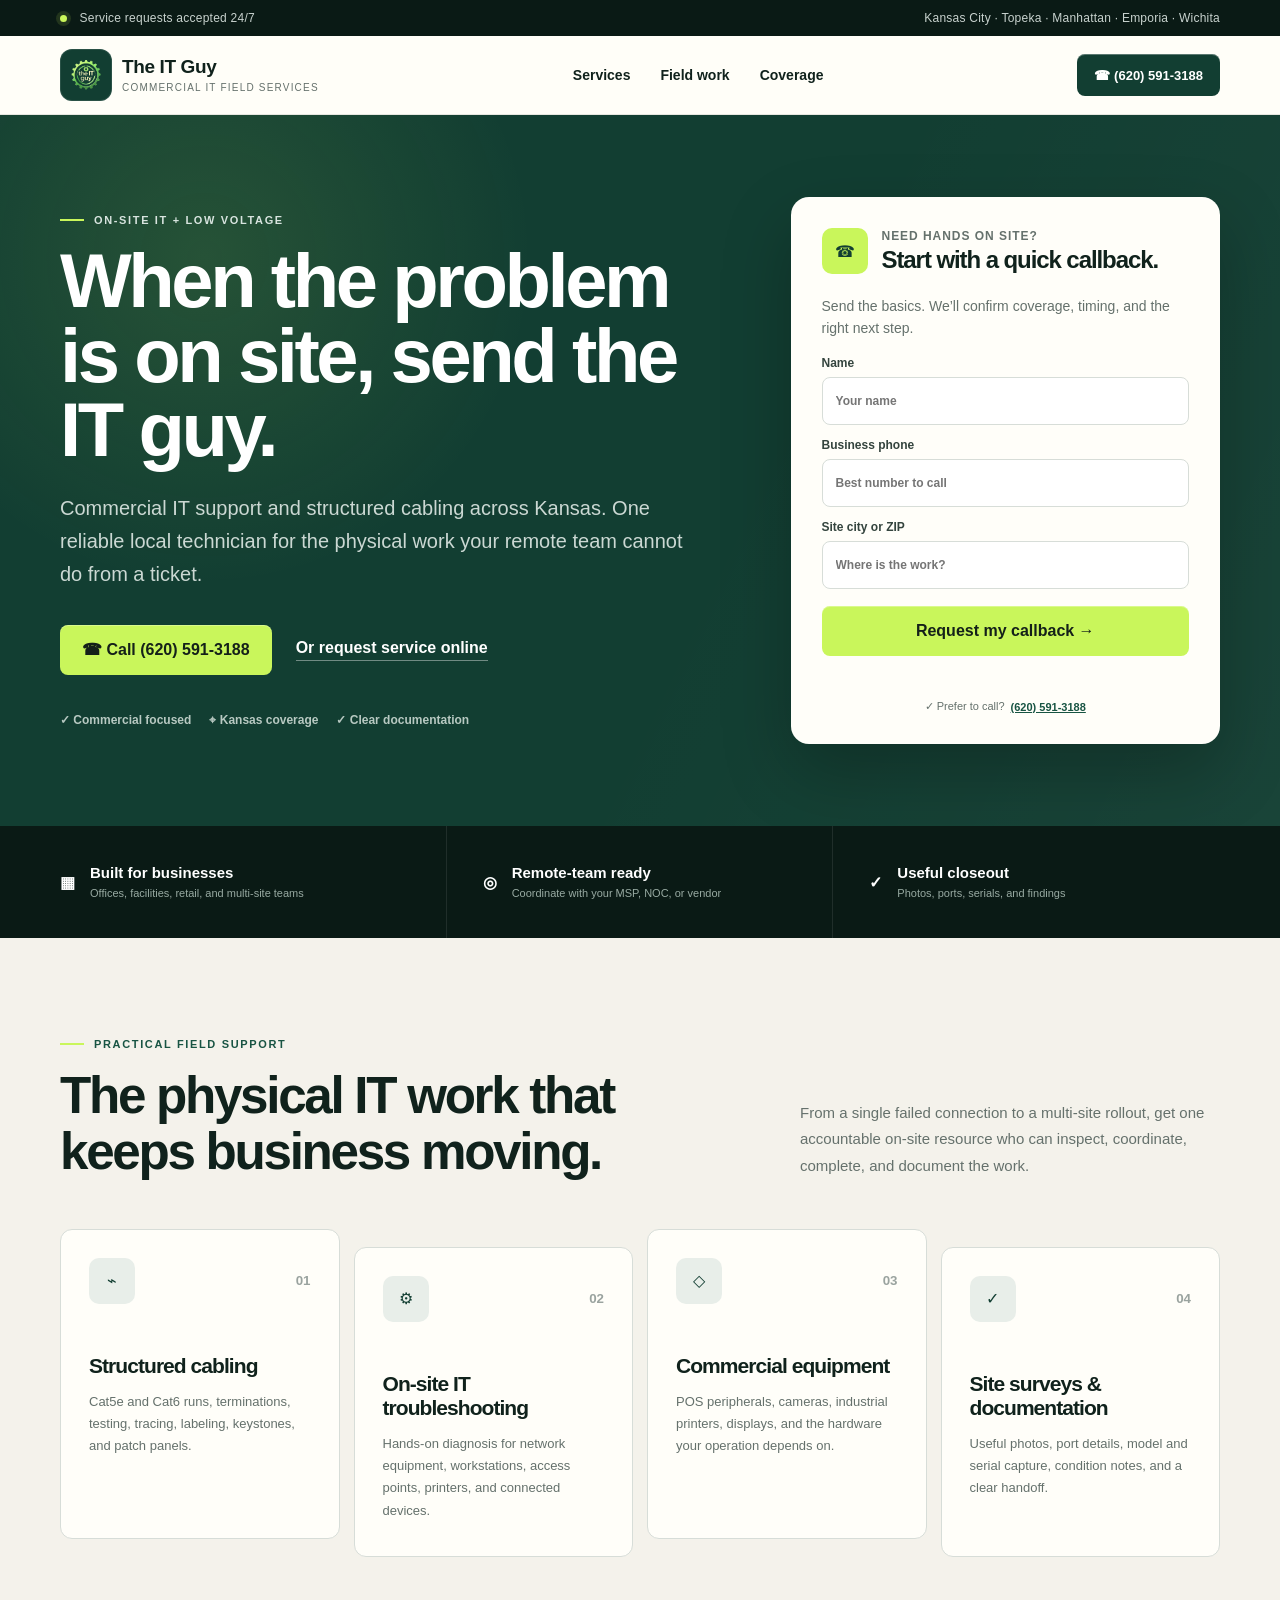
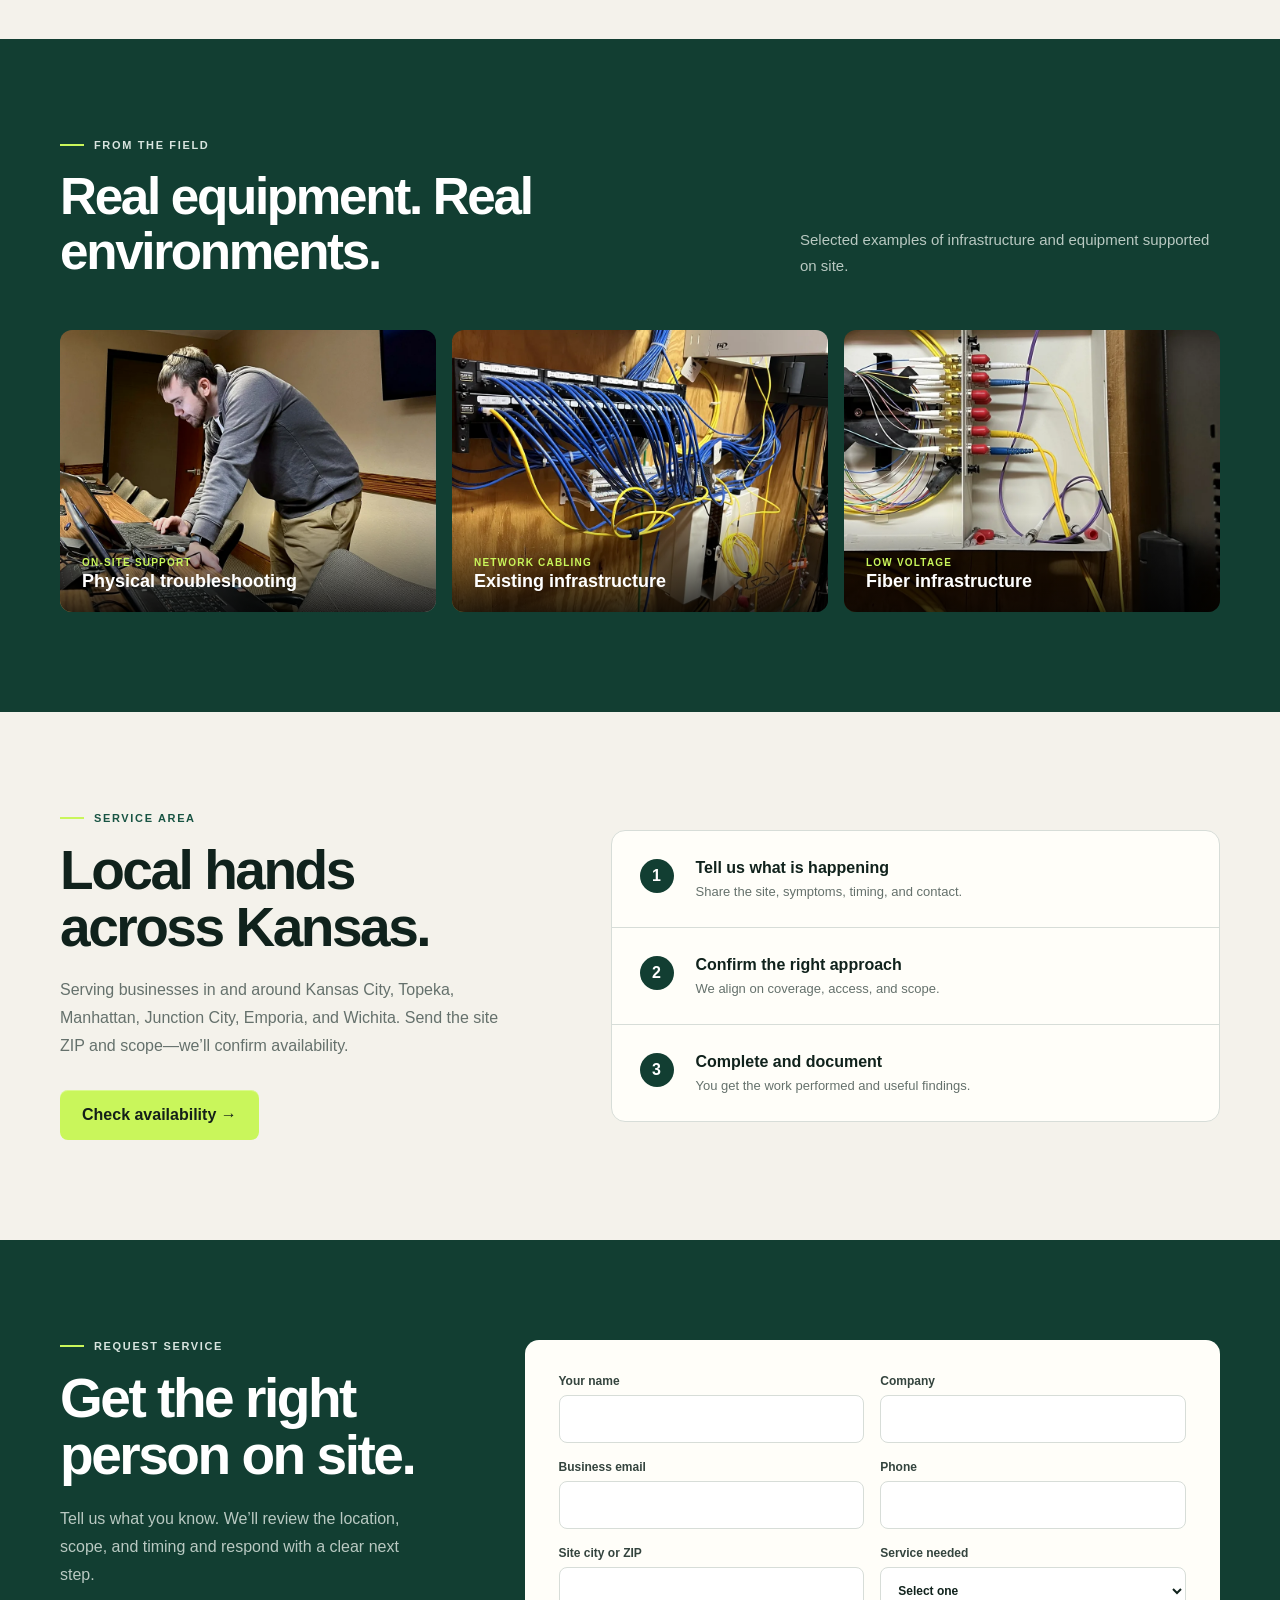
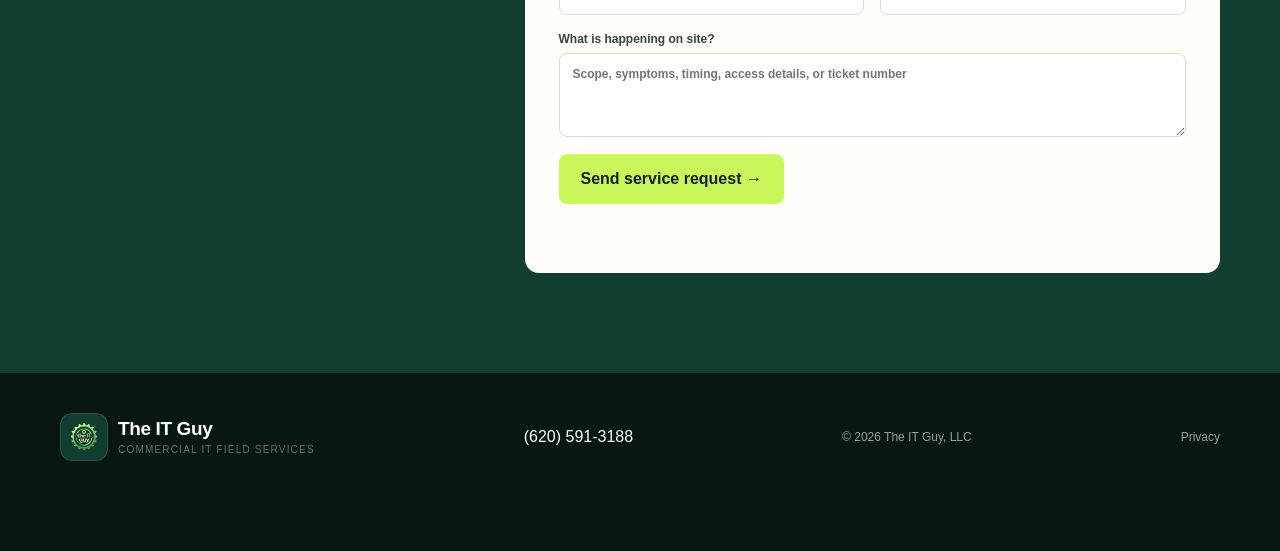
==== index.html @ 2abd5a52 "Launch conversion-focused website overhaul" ====
<!doctype html><html lang="en"><head>
<meta charset="utf-8"><meta name="viewport" content="width=device-width,initial-scale=1">
<title>Commercial On-Site IT Support &amp; Cabling in Kansas | The IT Guy</title>
<meta name="description" content="Commercial on-site IT support, structured cabling, hardware troubleshooting, site surveys, and clear documentation across Kansas.">
<link rel="canonical" href="https://sendtheitguy.com/"><link rel="icon" href="translogo.png">
<meta property="og:type" content="website"><meta property="og:title" content="When the problem is on site, send the IT guy."><meta property="og:description" content="Commercial IT support and structured cabling across Kansas."><meta property="og:url" content="https://sendtheitguy.com/"><meta property="og:image" content="https://sendtheitguy.com/og.png"><meta name="twitter:card" content="summary_large_image">
<link rel="stylesheet" href="styles.css"><link rel="stylesheet" href="photos-a.css"><link rel="stylesheet" href="photos-b.css">
<script async src="https://www.googletagmanager.com/gtag/js?id=AW-18358813765"></script><script>window.dataLayer=window.dataLayer||[];function gtag(){dataLayer.push(arguments)}window.gtag=gtag;gtag('js',new Date());gtag('config','AW-18358813765');</script>
<script type="application/ld+json">{"@context":"https://schema.org","@type":"ProfessionalService","@id":"https://sendtheitguy.com/#business","name":"The IT Guy, LLC","url":"https://sendtheitguy.com","telephone":"+1-620-591-3188","areaServed":["Kansas City","Topeka","Manhattan","Junction City","Emporia","Wichita"],"description":"Commercial on-site IT support, structured cabling, hardware troubleshooting, site surveys, and documentation across Kansas."}</script>
</head><body>
<div class="topline"><div class="wrap topline-inner"><span><span class="pulse"></span> Service requests accepted 24/7</span><span class="topline-areas">Kansas City · Topeka · Manhattan · Emporia · Wichita</span></div></div>
<header class="site-header"><div class="wrap header-inner"><a class="brand" href="#top" aria-label="The IT Guy home"><img src="translogo.png" alt="" width="52" height="52"><span><strong>The IT Guy</strong><small>Commercial IT field services</small></span></a><nav aria-label="Primary navigation"><a href="#services">Services</a><a href="#field-work">Field work</a><a href="#coverage">Coverage</a></nav><a class="button button-small track-call" href="tel:+16205913188">☎ (620) 591-3188</a></div></header>
<main>
<section class="hero" id="top"><div class="wrap hero-grid"><div class="hero-copy"><p class="eyebrow"><span></span> On-site IT + low voltage</p><h1>When the problem is on site, send the IT guy.</h1><p class="hero-lead">Commercial IT support and structured cabling across Kansas. One reliable local technician for the physical work your remote team cannot do from a ticket.</p><div class="hero-actions"><a class="button track-call" href="tel:+16205913188">☎ Call (620) 591-3188</a><a class="text-link" href="#request-service">Or request service online</a></div><div class="hero-trust"><span>✓ Commercial focused</span><span>⌖ Kansas coverage</span><span>✓ Clear documentation</span></div></div>
<aside class="lead-card" aria-label="Request a callback"><div class="lead-card-heading"><span class="icon-box">☎</span><div><p>Need hands on site?</p><h2>Start with a quick callback.</h2></div></div><p class="lead-card-copy">Send the basics. We’ll confirm coverage, timing, and the right next step.</p><form class="service-form" action="https://formspree.io/f/xbdzeonw" method="post"><label>Name<input name="name" autocomplete="name" required placeholder="Your name"></label><label>Business phone<input name="phone" type="tel" autocomplete="tel" required placeholder="Best number to call"></label><label>Site city or ZIP<input name="site_location" autocomplete="postal-code" required placeholder="Where is the work?"></label><input class="bot-field" name="_gotcha" tabindex="-1" autocomplete="off" aria-hidden="true"><input type="hidden" name="subject" value="New callback request from sendtheitguy.com"><button class="button form-button" type="submit">Request my callback →</button><p class="form-status" role="status" aria-live="polite"></p></form><p class="microcopy">✓ Prefer to call? <a class="track-call" href="tel:+16205913188">(620) 591-3188</a></p></aside></div></section>
<section class="proof-bar"><div class="wrap proof-grid"><div><b>▦</b><p><strong>Built for businesses</strong><span>Offices, facilities, retail, and multi-site teams</span></p></div><div><b>◎</b><p><strong>Remote-team ready</strong><span>Coordinate with your MSP, NOC, or vendor</span></p></div><div><b>✓</b><p><strong>Useful closeout</strong><span>Photos, ports, serials, and findings</span></p></div></div></section>
<section class="section" id="services"><div class="wrap"><div class="section-heading"><div><p class="eyebrow dark"><span></span> Practical field support</p><h2>The physical IT work that keeps business moving.</h2></div><p>From a single failed connection to a multi-site rollout, get one accountable on-site resource who can inspect, coordinate, complete, and document the work.</p></div><div class="service-grid">
<article class="service-card"><div class="service-top"><span class="icon-box pale">⌁</span><small>01</small></div><h3>Structured cabling</h3><p>Cat5e and Cat6 runs, terminations, testing, tracing, labeling, keystones, and patch panels.</p></article><article class="service-card"><div class="service-top"><span class="icon-box pale">⚙</span><small>02</small></div><h3>On-site IT troubleshooting</h3><p>Hands-on diagnosis for network equipment, workstations, access points, printers, and connected devices.</p></article><article class="service-card"><div class="service-top"><span class="icon-box pale">◇</span><small>03</small></div><h3>Commercial equipment</h3><p>POS peripherals, cameras, industrial printers, displays, and the hardware your operation depends on.</p></article><article class="service-card"><div class="service-top"><span class="icon-box pale">✓</span><small>04</small></div><h3>Site surveys &amp; documentation</h3><p>Useful photos, port details, model and serial capture, condition notes, and a clear handoff.</p></article></div></div></section>
<section class="section field-section" id="field-work"><div class="wrap"><div class="section-heading light"><div><p class="eyebrow"><span></span> From the field</p><h2>Real equipment. Real environments.</h2></div><p>Selected examples of infrastructure and equipment supported on site.</p></div><div class="photo-grid"><figure class="project-card" data-photo="on-site"><div class="project-card__image" role="img" aria-label="Physical troubleshooting commercial field work"></div><figcaption><span>On-site support</span><strong>Physical troubleshooting</strong></figcaption></figure><figure class="project-card" data-photo="cabling"><div class="project-card__image" role="img" aria-label="Existing commercial network infrastructure"></div><figcaption><span>Network cabling</span><strong>Existing infrastructure</strong></figcaption></figure><figure class="project-card" data-photo="fiber"><div class="project-card__image" role="img" aria-label="Fiber infrastructure field work"></div><figcaption><span>Low voltage</span><strong>Fiber infrastructure</strong></figcaption></figure></div></div></section>
<section class="section coverage-section" id="coverage"><div class="wrap coverage-grid"><div><p class="eyebrow dark"><span></span> Service area</p><h2>Local hands across Kansas.</h2><p>Serving businesses in and around Kansas City, Topeka, Manhattan, Junction City, Emporia, and Wichita. Send the site ZIP and scope—we’ll confirm availability.</p><a class="button" href="#request-service">Check availability →</a></div><div class="steps"><article><span>1</span><div><strong>Tell us what is happening</strong><p>Share the site, symptoms, timing, and contact.</p></div></article><article><span>2</span><div><strong>Confirm the right approach</strong><p>We align on coverage, access, and scope.</p></div></article><article><span>3</span><div><strong>Complete and document</strong><p>You get the work performed and useful findings.</p></div></article></div></div></section>
<section class="section request-section" id="request-service"><div class="wrap request-grid"><div><p class="eyebrow"><span></span> Request service</p><h2>Get the right person on site.</h2><p>Tell us what you know. We’ll review the location, scope, and timing and respond with a clear next step.</p></div><form class="full-form service-form" action="https://formspree.io/f/xbdzeonw" method="post"><div class="form-row"><label>Your name<input name="name" autocomplete="name" required></label><label>Company<input name="company" autocomplete="organization" required></label></div><div class="form-row"><label>Business email<input name="email" type="email" autocomplete="email" required></label><label>Phone<input name="phone" type="tel" autocomplete="tel" required></label></div><div class="form-row"><label>Site city or ZIP<input name="site_location" autocomplete="postal-code" required></label><label>Service needed<select name="service_type" required><option value="" selected disabled>Select one</option><option>Structured cabling or data line</option><option>On-site IT troubleshooting</option><option>Commercial equipment or peripherals</option><option>Site survey or documentation</option><option>Multi-site or ongoing support</option></select></label></div><label>What is happening on site?<textarea name="message" rows="4" required placeholder="Scope, symptoms, timing, access details, or ticket number"></textarea></label><input class="bot-field" name="_gotcha" tabindex="-1" autocomplete="off" aria-hidden="true"><input type="hidden" name="subject" value="New qualified service request from sendtheitguy.com"><button class="button" type="submit">Send service request →</button><p class="form-status" role="status" aria-live="polite"></p></form></div></section>
</main><footer><div class="wrap footer-inner"><a class="brand" href="#top"><img src="translogo.png" alt="" width="48" height="48"><span><strong>The IT Guy</strong><small>Commercial IT field services</small></span></a><a class="track-call" href="tel:+16205913188">(620) 591-3188</a><p>© 2026 The IT Guy, LLC</p><a href="privacy.html">Privacy</a></div></footer><div class="mobile-cta"><a class="button button-call track-call" href="tel:+16205913188">☎ Call now</a><a class="button button-request" href="#request-service">Request service</a></div><script src="script.js" defer></script></body></html>
---- styles.css ----
:root { --ink:#10221c; --green:#123e32; --green-2:#185443; --lime:#c9f65b; --paper:#f4f2eb; --white:#fffef9; --muted:#65716c; --line:#d7ddd8; --radius:14px; --font-body:Arial,sans-serif; --font-display:Arial,sans-serif; }
*{box-sizing:border-box} html{scroll-behavior:smooth} body{margin:0;background:var(--paper);color:var(--ink);font-family:var(--font-body),Arial,sans-serif} a{color:inherit;text-decoration:none} button,input,select,textarea{font:inherit}.wrap{width:min(1160px,calc(100% - 40px));margin-inline:auto}
.topline{background:#0a1a15;color:#c8d2ce;font-size:12px;letter-spacing:.02em}.topline-inner{min-height:36px;display:flex;align-items:center;justify-content:space-between;gap:20px}.pulse{display:inline-block;width:7px;height:7px;border-radius:50%;background:var(--lime);box-shadow:0 0 0 4px rgb(201 246 91/12%);margin-right:9px}
.site-header{background:rgb(255 254 249/94%);border-bottom:1px solid rgb(16 34 28/10%);position:sticky;top:0;z-index:20;backdrop-filter:blur(12px)}.header-inner{height:78px;display:flex;align-items:center;justify-content:space-between;gap:30px}.brand{display:inline-flex;align-items:center;gap:10px}.brand img{object-fit:contain;padding:4px;border-radius:12px;background:var(--green);box-shadow:0 0 0 1px rgb(255 255 255/10%) inset}.brand span{display:flex;flex-direction:column;line-height:1.1}.brand strong{font-family:var(--font-display);font-size:19px;letter-spacing:-.02em}.brand small{margin-top:4px;color:var(--muted);font-size:10px;text-transform:uppercase;letter-spacing:.12em}nav{display:flex;gap:30px;font-size:14px;font-weight:600}nav a:hover,.text-link:hover{color:var(--green-2)}
.button{display:inline-flex;align-items:center;justify-content:center;gap:9px;min-height:50px;padding:0 22px;border:0;border-radius:8px;background:var(--lime);color:#142019;font-weight:800;cursor:pointer;box-shadow:0 1px 0 rgb(255 255 255/30%) inset;transition:transform .2s ease,background .2s ease}.button:hover{transform:translateY(-2px);background:#d4ff66}.button:disabled{opacity:.65;cursor:wait;transform:none}.button-small{min-height:42px;padding-inline:17px;font-size:13px;background:var(--green);color:white}
.hero{position:relative;overflow:hidden;background:var(--green);color:white}.hero:before{content:'';position:absolute;inset:0;background:radial-gradient(circle at 16% 20%,rgb(201 246 91/11%),transparent 27%),linear-gradient(115deg,transparent 55%,rgb(255 255 255/3%));pointer-events:none}.hero-grid{position:relative;display:grid;grid-template-columns:minmax(0,1.15fr) minmax(360px,.75fr);gap:72px;align-items:center;padding-block:82px}.eyebrow{display:flex;align-items:center;gap:10px;margin:0 0 18px;color:#d8e4df;font-size:11px;font-weight:800;letter-spacing:.15em;text-transform:uppercase}.eyebrow span{display:inline-block;width:24px;height:2px;background:var(--lime)}.eyebrow.dark{color:var(--green-2)}h1,h2,h3{font-family:var(--font-display),Arial,sans-serif;margin-top:0;letter-spacing:-.045em}h1{max-width:720px;margin-bottom:24px;font-size:clamp(44px,6.3vw,76px);line-height:.98}.hero-lead{max-width:650px;margin:0;color:#cbd8d3;font-size:clamp(17px,2vw,20px);line-height:1.65}.hero-actions{display:flex;align-items:center;gap:24px;margin-top:34px}.text-link{padding-bottom:3px;border-bottom:1px solid rgb(255 255 255/40%);color:white;font-weight:700}.hero-trust{display:flex;flex-wrap:wrap;gap:18px;margin-top:38px;color:#b8c9c2;font-size:12px;font-weight:700}.hero-trust span{display:flex;align-items:center;gap:7px}.hero-trust svg{color:var(--lime)}
.lead-card{border:1px solid rgb(255 255 255/13%);border-radius:18px;padding:30px;background:var(--white);color:var(--ink);box-shadow:0 28px 70px rgb(0 0 0/24%)}.lead-card-heading{display:flex;align-items:center;gap:14px}.lead-card-heading p{margin:0 0 3px;color:var(--muted);font-size:12px;font-weight:700;text-transform:uppercase;letter-spacing:.08em}.lead-card h2{margin:0;font-size:24px}.icon-box{display:grid;place-items:center;flex:0 0 auto;width:46px;height:46px;border-radius:10px;background:var(--lime);color:var(--green)}.icon-box.pale{background:#e8eee9}.lead-card-copy{margin:22px 0 17px;color:var(--muted);font-size:14px;line-height:1.55}label{display:grid;gap:7px;color:#34443e;font-size:12px;font-weight:750}input,select,textarea{width:100%;border:1px solid var(--line);border-radius:8px;background:white;color:var(--ink);outline:none}input,select{height:48px;padding:0 13px}textarea{resize:vertical;padding:13px}input:focus,select:focus,textarea:focus{border-color:var(--green-2);box-shadow:0 0 0 3px rgb(24 84 67/10%)}.lead-card form{display:grid;gap:13px}.form-button{width:100%;margin-top:4px}.bot-field{position:absolute;left:-9999px;width:1px;height:1px}.form-status{min-height:18px;margin:0;color:var(--green-2);font-size:12px;font-weight:700}.form-status.error{color:#a32929}.microcopy{display:flex;align-items:center;justify-content:center;gap:6px;margin:13px 0 0;color:var(--muted);font-size:11px}.microcopy a{color:var(--green-2);font-weight:800;text-decoration:underline}
.proof-bar{background:#0a1a15;color:white}.proof-grid{display:grid;grid-template-columns:repeat(3,1fr)}.proof-grid>div{display:flex;align-items:center;gap:15px;min-height:112px;padding:22px 36px;border-right:1px solid rgb(255 255 255/9%)}.proof-grid>div:first-child{padding-left:0}.proof-grid>div:last-child{border:0}.proof-grid svg{flex:0 0 auto;color:var(--lime)}.proof-grid p{display:grid;gap:5px;margin:0}.proof-grid strong{font-family:var(--font-display);font-size:15px}.proof-grid span{color:#98aaa2;font-size:11px;line-height:1.4}
.section{padding-block:100px}.section-heading{display:grid;grid-template-columns:1.1fr .7fr;gap:80px;align-items:end;margin-bottom:50px}.section-heading h2{max-width:680px;margin-bottom:0;font-size:clamp(34px,4vw,52px);line-height:1.08}.section-heading>p{margin:0;color:var(--muted);font-size:15px;line-height:1.75}.service-grid{display:grid;grid-template-columns:repeat(4,1fr);gap:14px}.service-card{min-height:310px;padding:28px;border:1px solid var(--line);border-radius:12px;background:var(--white)}.service-card:nth-child(even){transform:translateY(18px)}.service-top{display:flex;align-items:center;justify-content:space-between}.service-top small{color:#9aa39f;font-weight:800}.service-card h3{margin:50px 0 13px;font-size:21px;line-height:1.15}.service-card p{margin:0;color:var(--muted);font-size:13px;line-height:1.7}
.field-section{background:var(--green);color:white}.section-heading.light>p{color:#b9c9c2}.photo-grid{display:grid;grid-template-columns:repeat(3,1fr);gap:16px}.project-card{position:relative;min-width:0;margin:0;overflow:hidden;border-radius:12px;background:#23483c}.project-card__image{aspect-ratio:4/3;background-position:center;background-size:cover;transition:transform .5s ease}.project-card:hover .project-card__image{transform:scale(1.035)}.project-card figcaption{position:absolute;inset:auto 0 0;display:grid;gap:3px;padding:42px 22px 20px;background:linear-gradient(transparent,rgb(0 0 0/80%))}.project-card figcaption span{color:var(--lime);font-size:10px;font-weight:800;text-transform:uppercase;letter-spacing:.12em}.project-card figcaption strong{font-family:var(--font-display);font-size:18px}
.coverage-grid{display:grid;grid-template-columns:.85fr 1.15fr;gap:100px;align-items:center}.coverage-grid h2,.request-grid h2{margin-bottom:20px;font-size:clamp(36px,4.3vw,56px);line-height:1.04}.coverage-grid>div>p:not(.eyebrow),.request-grid>div>p:not(.eyebrow){margin:0 0 30px;color:var(--muted);line-height:1.75}.steps{overflow:hidden;border:1px solid var(--line);border-radius:14px;background:var(--white)}.steps article{display:flex;gap:22px;padding:28px;border-bottom:1px solid var(--line)}.steps article:last-child{border:0}.steps article>span{display:grid;place-items:center;flex:0 0 auto;width:34px;height:34px;border-radius:50%;background:var(--green);color:white;font-weight:800}.steps strong{font-family:var(--font-display)}.steps p{margin:7px 0 0;color:var(--muted);font-size:13px}
.request-section{background:var(--green);color:white}.request-grid{display:grid;grid-template-columns:.7fr 1.3fr;gap:90px;align-items:start}.request-grid>div>p:not(.eyebrow){color:#b9c9c2}.full-form{display:grid;gap:17px;padding:34px;border-radius:14px;background:var(--white);color:var(--ink)}.form-row{display:grid;grid-template-columns:1fr 1fr;gap:16px}.full-form .button{justify-self:start}footer{background:#091712;color:white;padding:40px 0 90px}.footer-inner{display:flex;align-items:center;justify-content:space-between;gap:30px}.footer-inner p,.footer-inner>a:last-child{color:#8fa199;font-size:12px}.mobile-cta{display:none}
.legal-page{min-height:100vh;padding:55px 0 100px;background:var(--paper)}.legal-wrap{width:min(760px,calc(100% - 40px));margin:auto}.legal-wrap>.brand{margin-bottom:70px}.legal-wrap h1{font-size:clamp(42px,7vw,70px)}.legal-wrap h2{margin:42px 0 10px;font-size:24px}.legal-wrap>p:not(.eyebrow){color:var(--muted);font-size:15px;line-height:1.8}.legal-updated{margin-bottom:52px}.legal-wrap>.button{margin-top:35px}
@media(max-width:900px){nav{display:none}.hero-grid{grid-template-columns:1fr;gap:44px}.service-grid{grid-template-columns:1fr 1fr}.service-card:nth-child(even){transform:none}.proof-grid>div{padding-inline:18px}.coverage-grid,.request-grid{grid-template-columns:1fr;gap:46px}}
@media(max-width:640px){.wrap{width:min(100% - 28px,1160px)}.topline-areas,.button-small{display:none}.header-inner{height:68px}.brand img{width:44px;height:44px}.hero-grid{padding-block:56px}h1{font-size:46px}.hero-actions{align-items:stretch;flex-direction:column}.text-link{align-self:flex-start}.hero-trust{gap:12px 16px}.lead-card{padding:22px}.proof-grid{grid-template-columns:1fr;padding-block:12px}.proof-grid>div,.proof-grid>div:first-child{min-height:82px;padding:16px 0;border-right:0;border-bottom:1px solid rgb(255 255 255/9%)}.section{padding-block:72px}.section-heading{grid-template-columns:1fr;gap:20px;margin-bottom:34px}.service-grid,.photo-grid,.form-row{grid-template-columns:1fr}.service-card{min-height:250px}.service-card h3{margin-top:38px}.photo-grid .project-card:nth-child(n+3){display:none}.full-form{padding:22px}.footer-inner{align-items:flex-start;flex-direction:column}.mobile-cta{position:fixed;z-index:30;inset:auto 0 0;display:grid;grid-template-columns:1fr 1fr;gap:8px;padding:10px 14px;border-top:1px solid rgb(255 255 255/10%);background:rgb(9 23 18/94%);backdrop-filter:blur(10px)}.mobile-cta .button{width:100%;min-height:46px;padding:0 10px;font-size:13px}.mobile-cta .button-request{background:white}.mobile-cta .button-call{background:var(--lime)}}
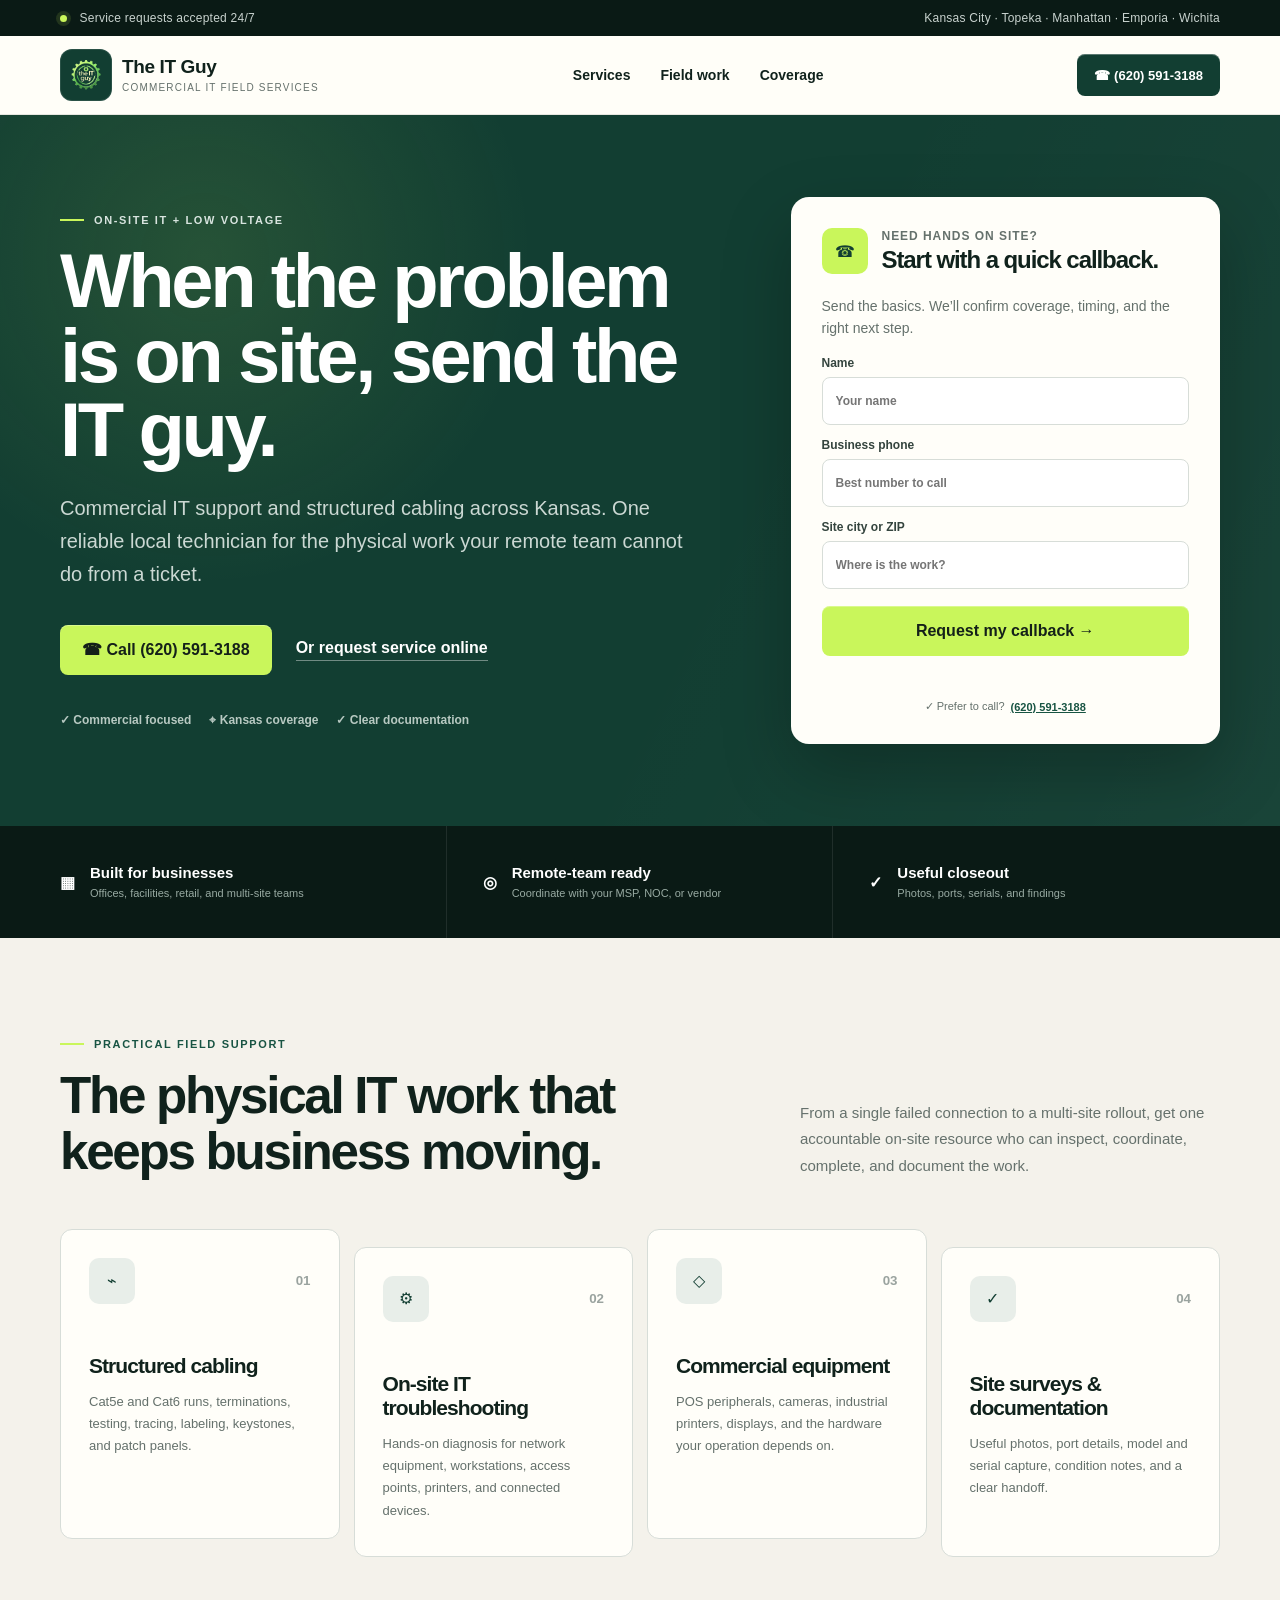
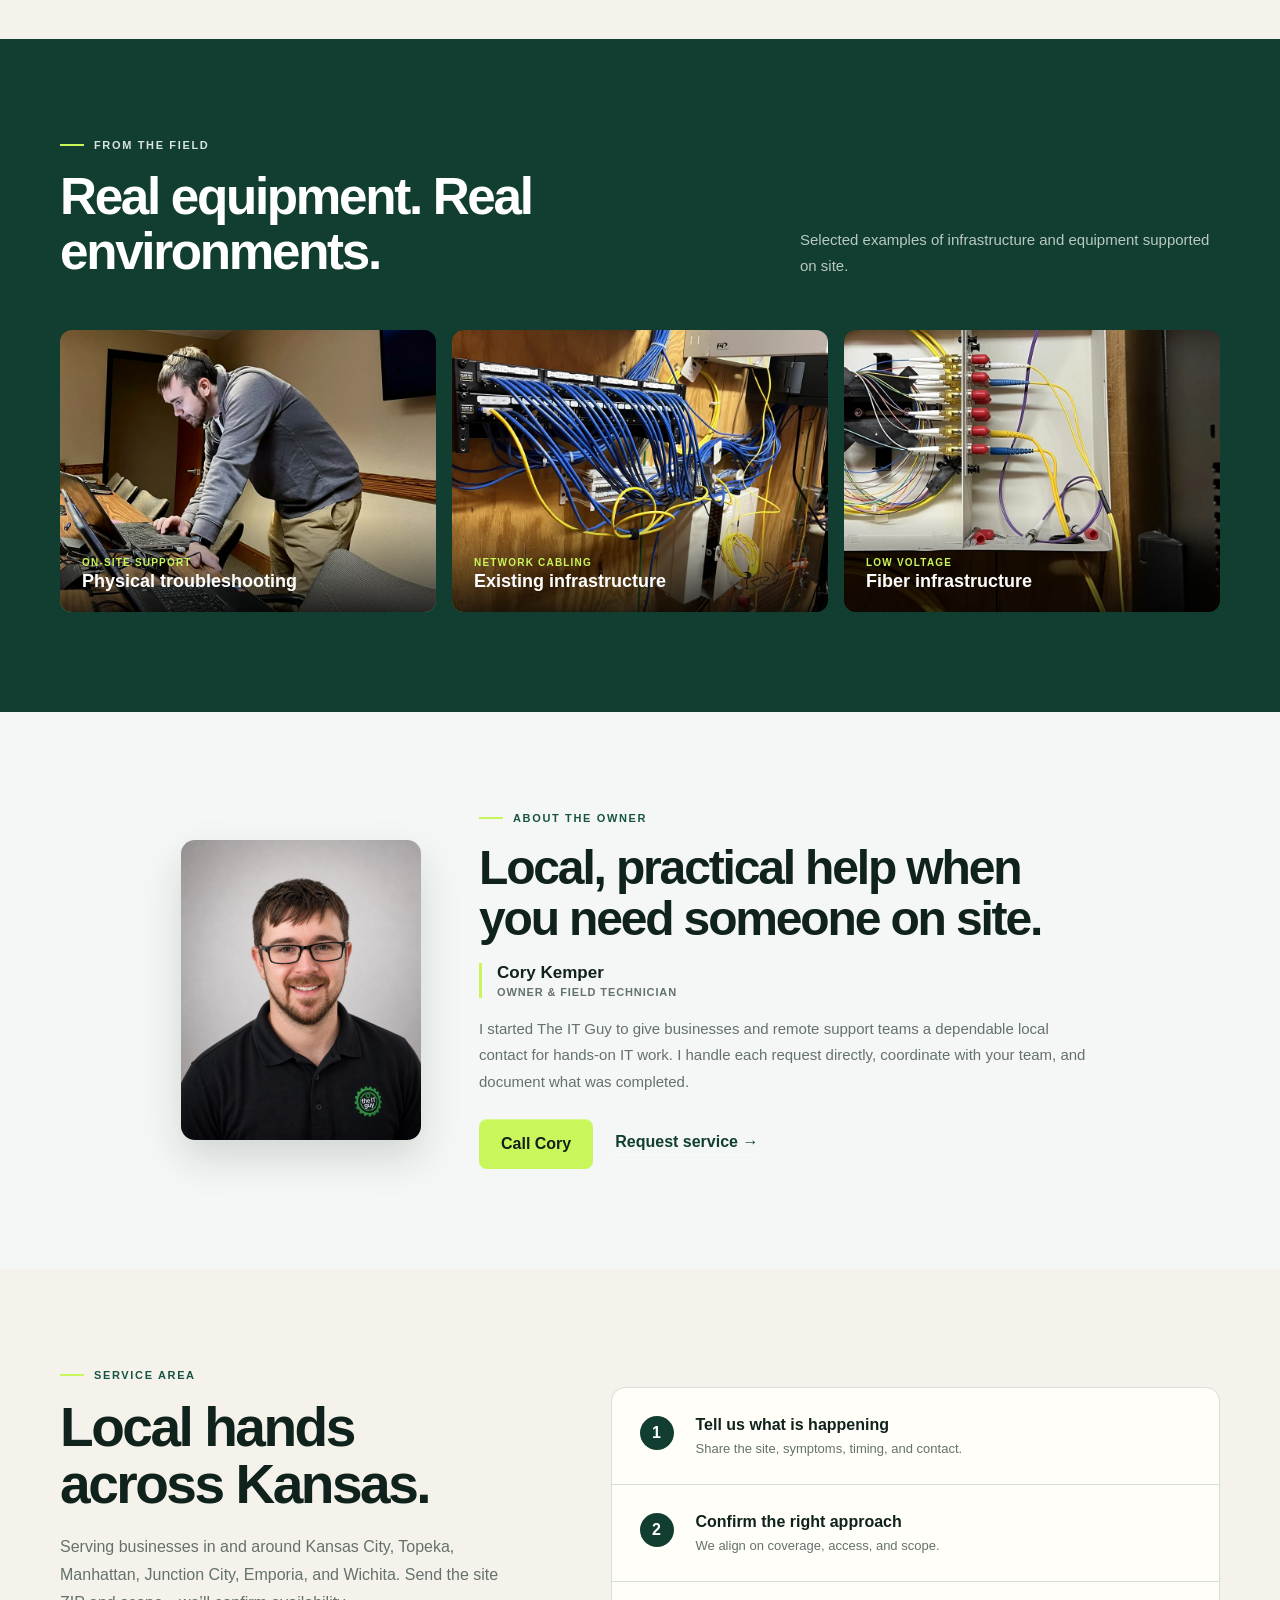
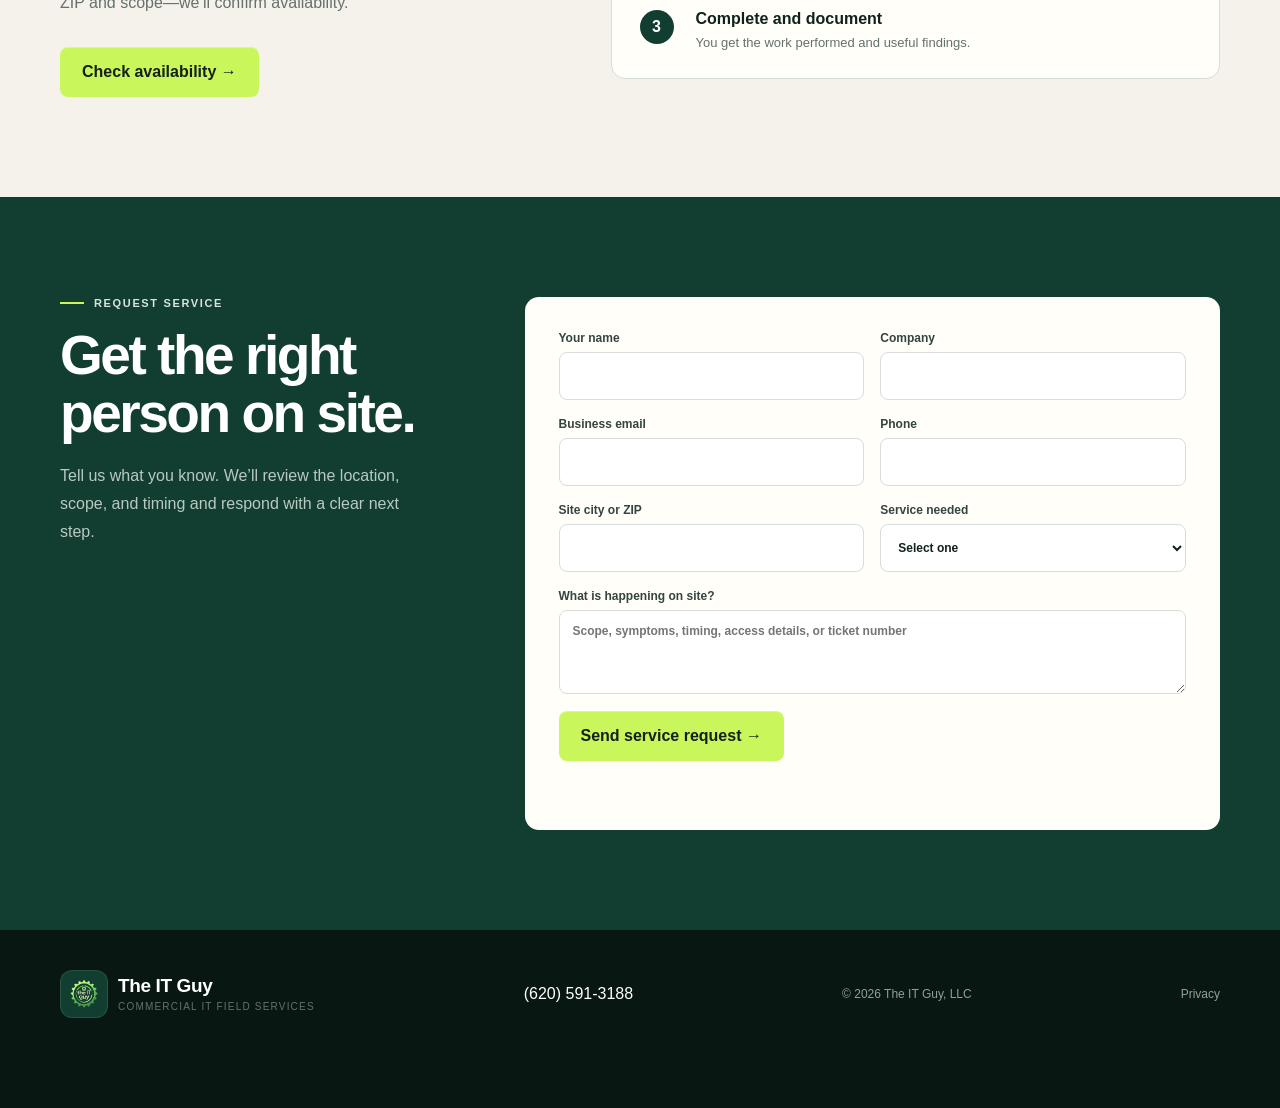
==== commit 18542452: "Add a modest owner introduction section" ====
--- a/index.html
+++ b/index.html
@@ -5,7 +5,7 @@
 <link rel="canonical" href="https://sendtheitguy.com/"><link rel="icon" href="translogo.png">
 <meta property="og:type" content="website"><meta property="og:title" content="When the problem is on site, send the IT guy."><meta property="og:description" content="Commercial IT support and structured cabling across Kansas."><meta property="og:url" content="https://sendtheitguy.com/"><meta property="og:image" content="https://sendtheitguy.com/og.png"><meta name="twitter:card" content="summary_large_image">
 <link rel="stylesheet" href="styles.css"><link rel="stylesheet" href="photos-a.css"><link rel="stylesheet" href="photos-b.css">
-<script async src="https://www.googletagmanager.com/gtag/js?id=AW-18358813765"></script><script>window.dataLayer=window.dataLayer||[];function gtag(){dataLayer.push(arguments)}window.gtag=gtag;gtag('js',new Date());gtag('config','AW-18358813765');</script>
+<script async src="https://www.googletagmanager.com/gtag/js?id=AW-18358813765"></script><script>window.dataLayer=window.dataLayer||[];function gtag(){dataLayer.push(arguments)}window.gtag=gtag;gtag('js',new Date());gtag('config','AW-18358813765');gtag('config','AW-18358813765/Nq10CK-Bj-wcEMWIlbJE',{'phone_conversion_number':'(620) 591-3188'});</script>
 <script type="application/ld+json">{"@context":"https://schema.org","@type":"ProfessionalService","@id":"https://sendtheitguy.com/#business","name":"The IT Guy, LLC","url":"https://sendtheitguy.com","telephone":"+1-620-591-3188","areaServed":["Kansas City","Topeka","Manhattan","Junction City","Emporia","Wichita"],"description":"Commercial on-site IT support, structured cabling, hardware troubleshooting, site surveys, and documentation across Kansas."}</script>
 </head><body>
 <div class="topline"><div class="wrap topline-inner"><span><span class="pulse"></span> Service requests accepted 24/7</span><span class="topline-areas">Kansas City · Topeka · Manhattan · Emporia · Wichita</span></div></div>
@@ -17,6 +17,7 @@
 <section class="section" id="services"><div class="wrap"><div class="section-heading"><div><p class="eyebrow dark"><span></span> Practical field support</p><h2>The physical IT work that keeps business moving.</h2></div><p>From a single failed connection to a multi-site rollout, get one accountable on-site resource who can inspect, coordinate, complete, and document the work.</p></div><div class="service-grid">
 <article class="service-card"><div class="service-top"><span class="icon-box pale">⌁</span><small>01</small></div><h3>Structured cabling</h3><p>Cat5e and Cat6 runs, terminations, testing, tracing, labeling, keystones, and patch panels.</p></article><article class="service-card"><div class="service-top"><span class="icon-box pale">⚙</span><small>02</small></div><h3>On-site IT troubleshooting</h3><p>Hands-on diagnosis for network equipment, workstations, access points, printers, and connected devices.</p></article><article class="service-card"><div class="service-top"><span class="icon-box pale">◇</span><small>03</small></div><h3>Commercial equipment</h3><p>POS peripherals, cameras, industrial printers, displays, and the hardware your operation depends on.</p></article><article class="service-card"><div class="service-top"><span class="icon-box pale">✓</span><small>04</small></div><h3>Site surveys &amp; documentation</h3><p>Useful photos, port details, model and serial capture, condition notes, and a clear handoff.</p></article></div></div></section>
 <section class="section field-section" id="field-work"><div class="wrap"><div class="section-heading light"><div><p class="eyebrow"><span></span> From the field</p><h2>Real equipment. Real environments.</h2></div><p>Selected examples of infrastructure and equipment supported on site.</p></div><div class="photo-grid"><figure class="project-card" data-photo="on-site"><div class="project-card__image" role="img" aria-label="Physical troubleshooting commercial field work"></div><figcaption><span>On-site support</span><strong>Physical troubleshooting</strong></figcaption></figure><figure class="project-card" data-photo="cabling"><div class="project-card__image" role="img" aria-label="Existing commercial network infrastructure"></div><figcaption><span>Network cabling</span><strong>Existing infrastructure</strong></figcaption></figure><figure class="project-card" data-photo="fiber"><div class="project-card__image" role="img" aria-label="Fiber infrastructure field work"></div><figcaption><span>Low voltage</span><strong>Fiber infrastructure</strong></figcaption></figure></div></div></section>
+<section class="section owner-section" id="owner"><div class="wrap owner-grid"><img class="owner-photo" src="cory-kemper-owner.jpg" alt="Cory Kemper, owner of The IT Guy" width="960" height="1200" loading="lazy"><div class="owner-copy"><p class="eyebrow dark"><span></span> About the owner</p><h2>Local, practical help when you need someone on site.</h2><p class="owner-name"><strong>Cory Kemper</strong><span>Owner &amp; Field Technician</span></p><p>I started The IT Guy to give businesses and remote support teams a dependable local contact for hands-on IT work. I handle each request directly, coordinate with your team, and document what was completed.</p><div class="owner-actions"><a class="button track-call" href="tel:+16205913188">Call Cory</a><a class="text-link dark-link" href="#request-service">Request service →</a></div></div></div></section>
 <section class="section coverage-section" id="coverage"><div class="wrap coverage-grid"><div><p class="eyebrow dark"><span></span> Service area</p><h2>Local hands across Kansas.</h2><p>Serving businesses in and around Kansas City, Topeka, Manhattan, Junction City, Emporia, and Wichita. Send the site ZIP and scope—we’ll confirm availability.</p><a class="button" href="#request-service">Check availability →</a></div><div class="steps"><article><span>1</span><div><strong>Tell us what is happening</strong><p>Share the site, symptoms, timing, and contact.</p></div></article><article><span>2</span><div><strong>Confirm the right approach</strong><p>We align on coverage, access, and scope.</p></div></article><article><span>3</span><div><strong>Complete and document</strong><p>You get the work performed and useful findings.</p></div></article></div></div></section>
 <section class="section request-section" id="request-service"><div class="wrap request-grid"><div><p class="eyebrow"><span></span> Request service</p><h2>Get the right person on site.</h2><p>Tell us what you know. We’ll review the location, scope, and timing and respond with a clear next step.</p></div><form class="full-form service-form" action="https://formspree.io/f/xbdzeonw" method="post"><div class="form-row"><label>Your name<input name="name" autocomplete="name" required></label><label>Company<input name="company" autocomplete="organization" required></label></div><div class="form-row"><label>Business email<input name="email" type="email" autocomplete="email" required></label><label>Phone<input name="phone" type="tel" autocomplete="tel" required></label></div><div class="form-row"><label>Site city or ZIP<input name="site_location" autocomplete="postal-code" required></label><label>Service needed<select name="service_type" required><option value="" selected disabled>Select one</option><option>Structured cabling or data line</option><option>On-site IT troubleshooting</option><option>Commercial equipment or peripherals</option><option>Site survey or documentation</option><option>Multi-site or ongoing support</option></select></label></div><label>What is happening on site?<textarea name="message" rows="4" required placeholder="Scope, symptoms, timing, access details, or ticket number"></textarea></label><input class="bot-field" name="_gotcha" tabindex="-1" autocomplete="off" aria-hidden="true"><input type="hidden" name="subject" value="New qualified service request from sendtheitguy.com"><button class="button" type="submit">Send service request →</button><p class="form-status" role="status" aria-live="polite"></p></form></div></section>
 </main><footer><div class="wrap footer-inner"><a class="brand" href="#top"><img src="translogo.png" alt="" width="48" height="48"><span><strong>The IT Guy</strong><small>Commercial IT field services</small></span></a><a class="track-call" href="tel:+16205913188">(620) 591-3188</a><p>© 2026 The IT Guy, LLC</p><a href="privacy.html">Privacy</a></div></footer><div class="mobile-cta"><a class="button button-call track-call" href="tel:+16205913188">☎ Call now</a><a class="button button-request" href="#request-service">Request service</a></div><script src="script.js" defer></script></body></html>
--- a/styles.css
+++ b/styles.css
@@ -8,6 +8,8 @@
 .proof-bar{background:#0a1a15;color:white}.proof-grid{display:grid;grid-template-columns:repeat(3,1fr)}.proof-grid>div{display:flex;align-items:center;gap:15px;min-height:112px;padding:22px 36px;border-right:1px solid rgb(255 255 255/9%)}.proof-grid>div:first-child{padding-left:0}.proof-grid>div:last-child{border:0}.proof-grid svg{flex:0 0 auto;color:var(--lime)}.proof-grid p{display:grid;gap:5px;margin:0}.proof-grid strong{font-family:var(--font-display);font-size:15px}.proof-grid span{color:#98aaa2;font-size:11px;line-height:1.4}
 .section{padding-block:100px}.section-heading{display:grid;grid-template-columns:1.1fr .7fr;gap:80px;align-items:end;margin-bottom:50px}.section-heading h2{max-width:680px;margin-bottom:0;font-size:clamp(34px,4vw,52px);line-height:1.08}.section-heading>p{margin:0;color:var(--muted);font-size:15px;line-height:1.75}.service-grid{display:grid;grid-template-columns:repeat(4,1fr);gap:14px}.service-card{min-height:310px;padding:28px;border:1px solid var(--line);border-radius:12px;background:var(--white)}.service-card:nth-child(even){transform:translateY(18px)}.service-top{display:flex;align-items:center;justify-content:space-between}.service-top small{color:#9aa39f;font-weight:800}.service-card h3{margin:50px 0 13px;font-size:21px;line-height:1.15}.service-card p{margin:0;color:var(--muted);font-size:13px;line-height:1.7}
 .field-section{background:var(--green);color:white}.section-heading.light>p{color:#b9c9c2}.photo-grid{display:grid;grid-template-columns:repeat(3,1fr);gap:16px}.project-card{position:relative;min-width:0;margin:0;overflow:hidden;border-radius:12px;background:#23483c}.project-card__image{aspect-ratio:4/3;background-position:center;background-size:cover;transition:transform .5s ease}.project-card:hover .project-card__image{transform:scale(1.035)}.project-card figcaption{position:absolute;inset:auto 0 0;display:grid;gap:3px;padding:42px 22px 20px;background:linear-gradient(transparent,rgb(0 0 0/80%))}.project-card figcaption span{color:var(--lime);font-size:10px;font-weight:800;text-transform:uppercase;letter-spacing:.12em}.project-card figcaption strong{font-family:var(--font-display);font-size:18px}
+.owner-section{background:#f4f7f5}.owner-grid{display:grid;grid-template-columns:240px minmax(0,620px);gap:58px;align-items:center;justify-content:center}.owner-photo{display:block;width:240px;height:300px;object-fit:cover;object-position:center 34%;border-radius:14px;box-shadow:0 18px 42px rgb(9 35 27/15%)}.owner-copy h2{margin-bottom:18px;font-size:clamp(32px,3.8vw,48px);line-height:1.08}.owner-name{display:grid;gap:3px;margin:0 0 18px;padding-left:15px;border-left:3px solid var(--lime)}.owner-name strong{font-family:var(--font-display);font-size:17px}.owner-name span{color:var(--muted);font-size:11px;font-weight:700;text-transform:uppercase;letter-spacing:.08em}.owner-copy>p:not(.eyebrow,.owner-name){margin-bottom:24px;color:var(--muted);font-size:15px;line-height:1.75}.owner-actions{display:flex;align-items:center;gap:22px}.dark-link{color:var(--green)}
+@media(max-width:700px){.owner-grid{grid-template-columns:1fr;gap:30px;justify-items:start}.owner-photo{width:160px;height:200px}.owner-actions{align-items:flex-start;flex-direction:column;gap:16px}}
 .coverage-grid{display:grid;grid-template-columns:.85fr 1.15fr;gap:100px;align-items:center}.coverage-grid h2,.request-grid h2{margin-bottom:20px;font-size:clamp(36px,4.3vw,56px);line-height:1.04}.coverage-grid>div>p:not(.eyebrow),.request-grid>div>p:not(.eyebrow){margin:0 0 30px;color:var(--muted);line-height:1.75}.steps{overflow:hidden;border:1px solid var(--line);border-radius:14px;background:var(--white)}.steps article{display:flex;gap:22px;padding:28px;border-bottom:1px solid var(--line)}.steps article:last-child{border:0}.steps article>span{display:grid;place-items:center;flex:0 0 auto;width:34px;height:34px;border-radius:50%;background:var(--green);color:white;font-weight:800}.steps strong{font-family:var(--font-display)}.steps p{margin:7px 0 0;color:var(--muted);font-size:13px}
 .request-section{background:var(--green);color:white}.request-grid{display:grid;grid-template-columns:.7fr 1.3fr;gap:90px;align-items:start}.request-grid>div>p:not(.eyebrow){color:#b9c9c2}.full-form{display:grid;gap:17px;padding:34px;border-radius:14px;background:var(--white);color:var(--ink)}.form-row{display:grid;grid-template-columns:1fr 1fr;gap:16px}.full-form .button{justify-self:start}footer{background:#091712;color:white;padding:40px 0 90px}.footer-inner{display:flex;align-items:center;justify-content:space-between;gap:30px}.footer-inner p,.footer-inner>a:last-child{color:#8fa199;font-size:12px}.mobile-cta{display:none}
 .legal-page{min-height:100vh;padding:55px 0 100px;background:var(--paper)}.legal-wrap{width:min(760px,calc(100% - 40px));margin:auto}.legal-wrap>.brand{margin-bottom:70px}.legal-wrap h1{font-size:clamp(42px,7vw,70px)}.legal-wrap h2{margin:42px 0 10px;font-size:24px}.legal-wrap>p:not(.eyebrow){color:var(--muted);font-size:15px;line-height:1.8}.legal-updated{margin-bottom:52px}.legal-wrap>.button{margin-top:35px}
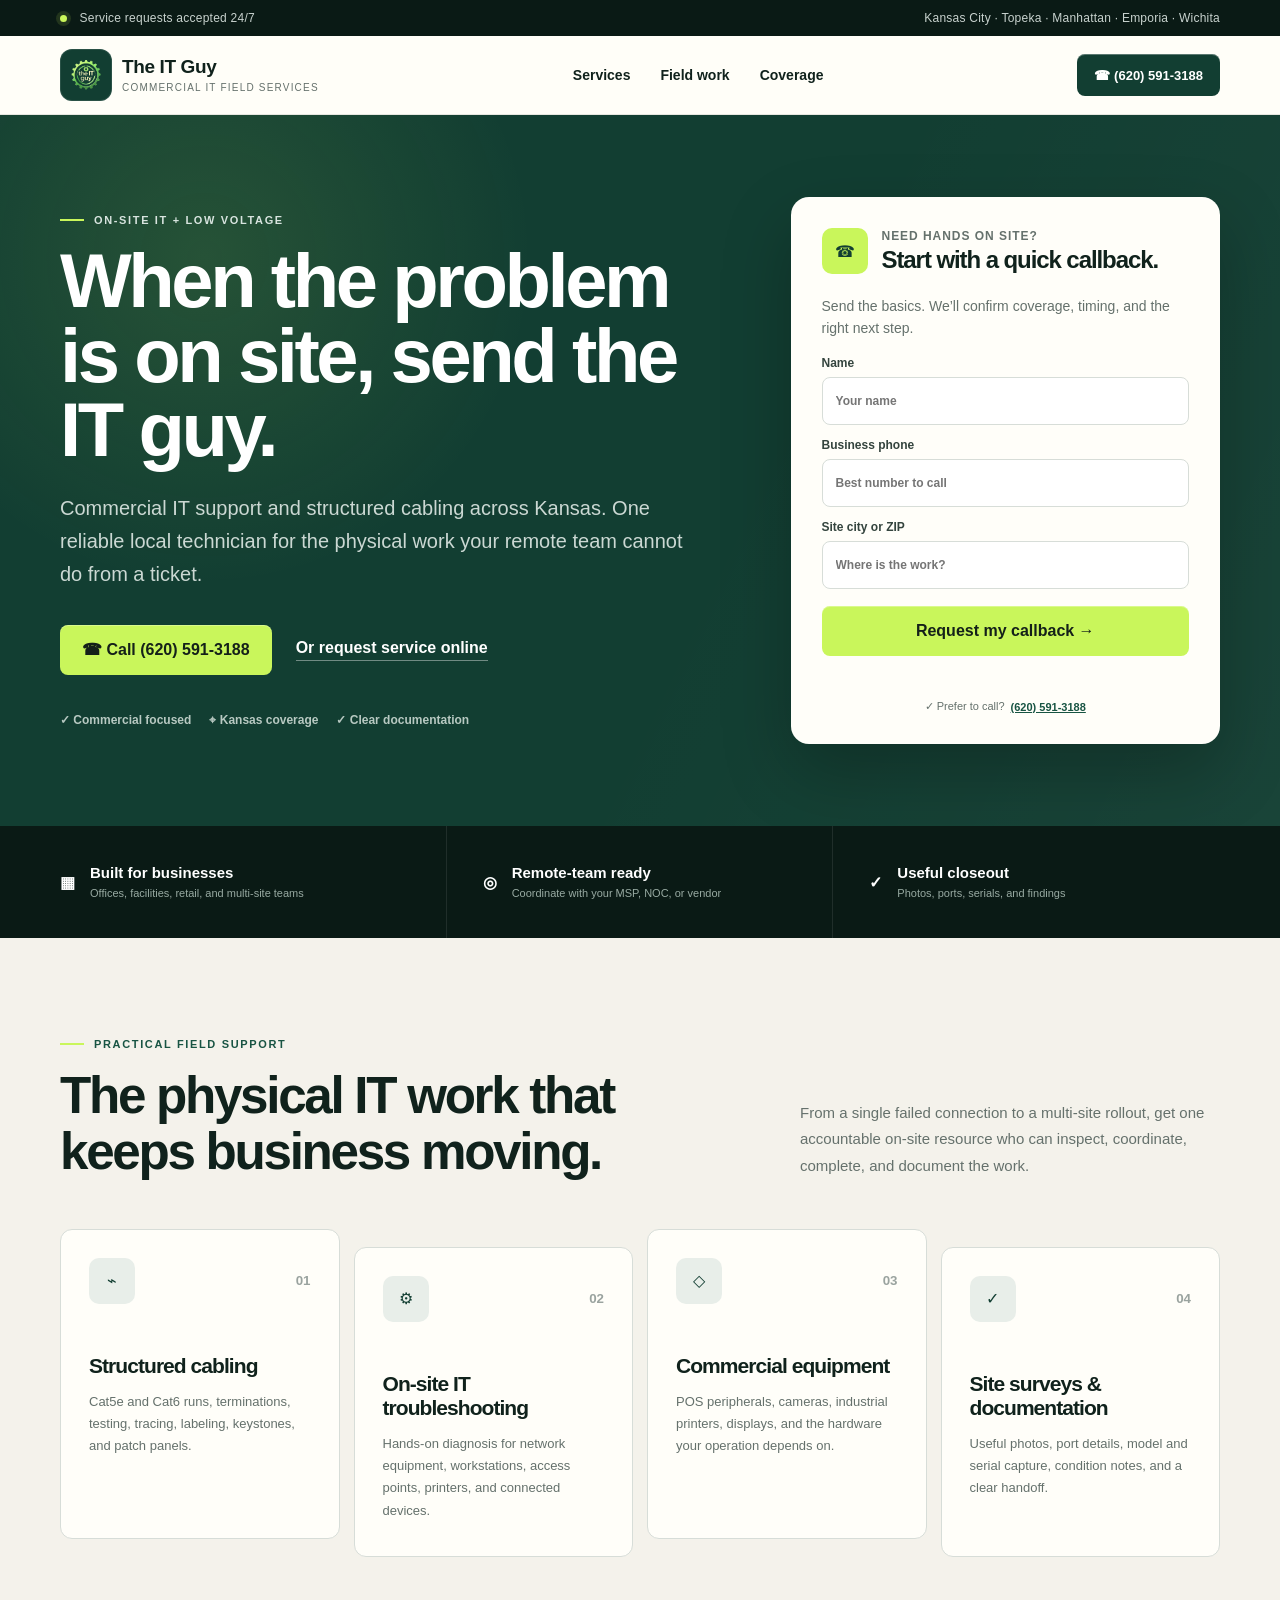
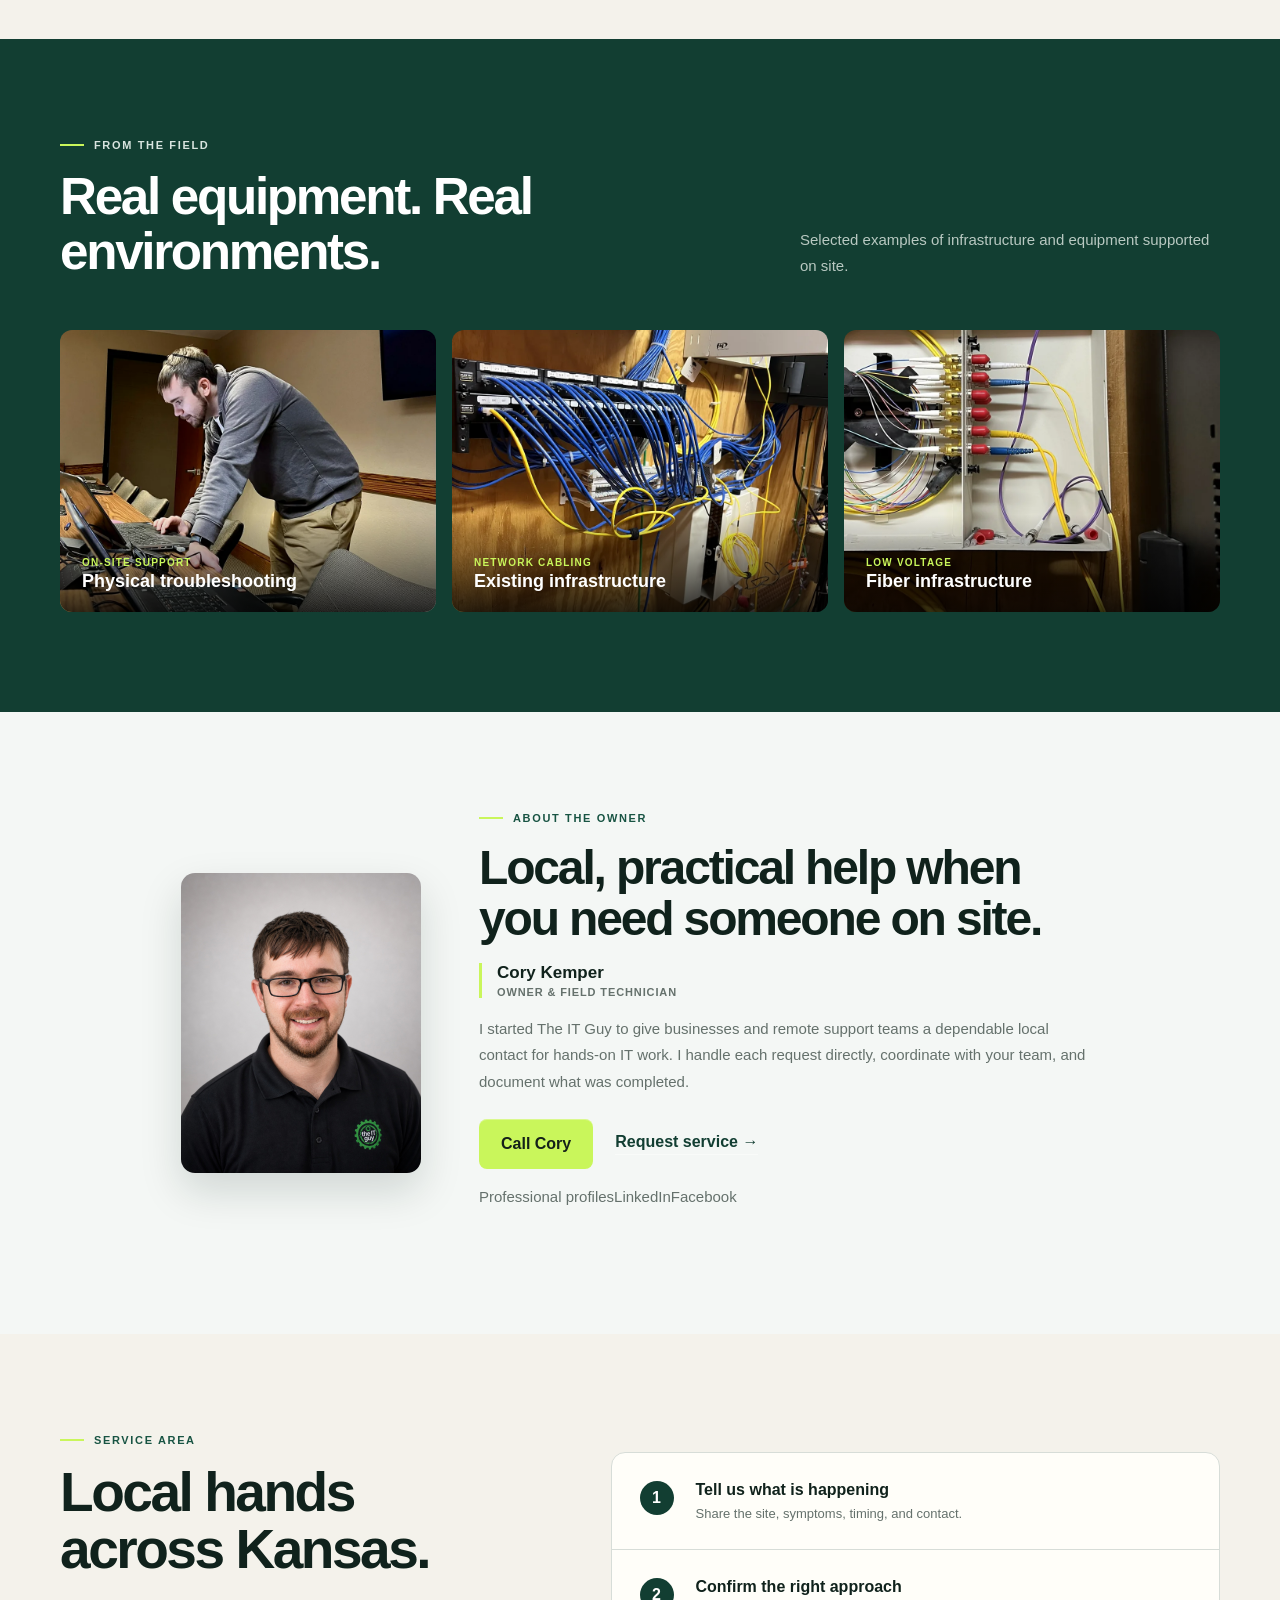
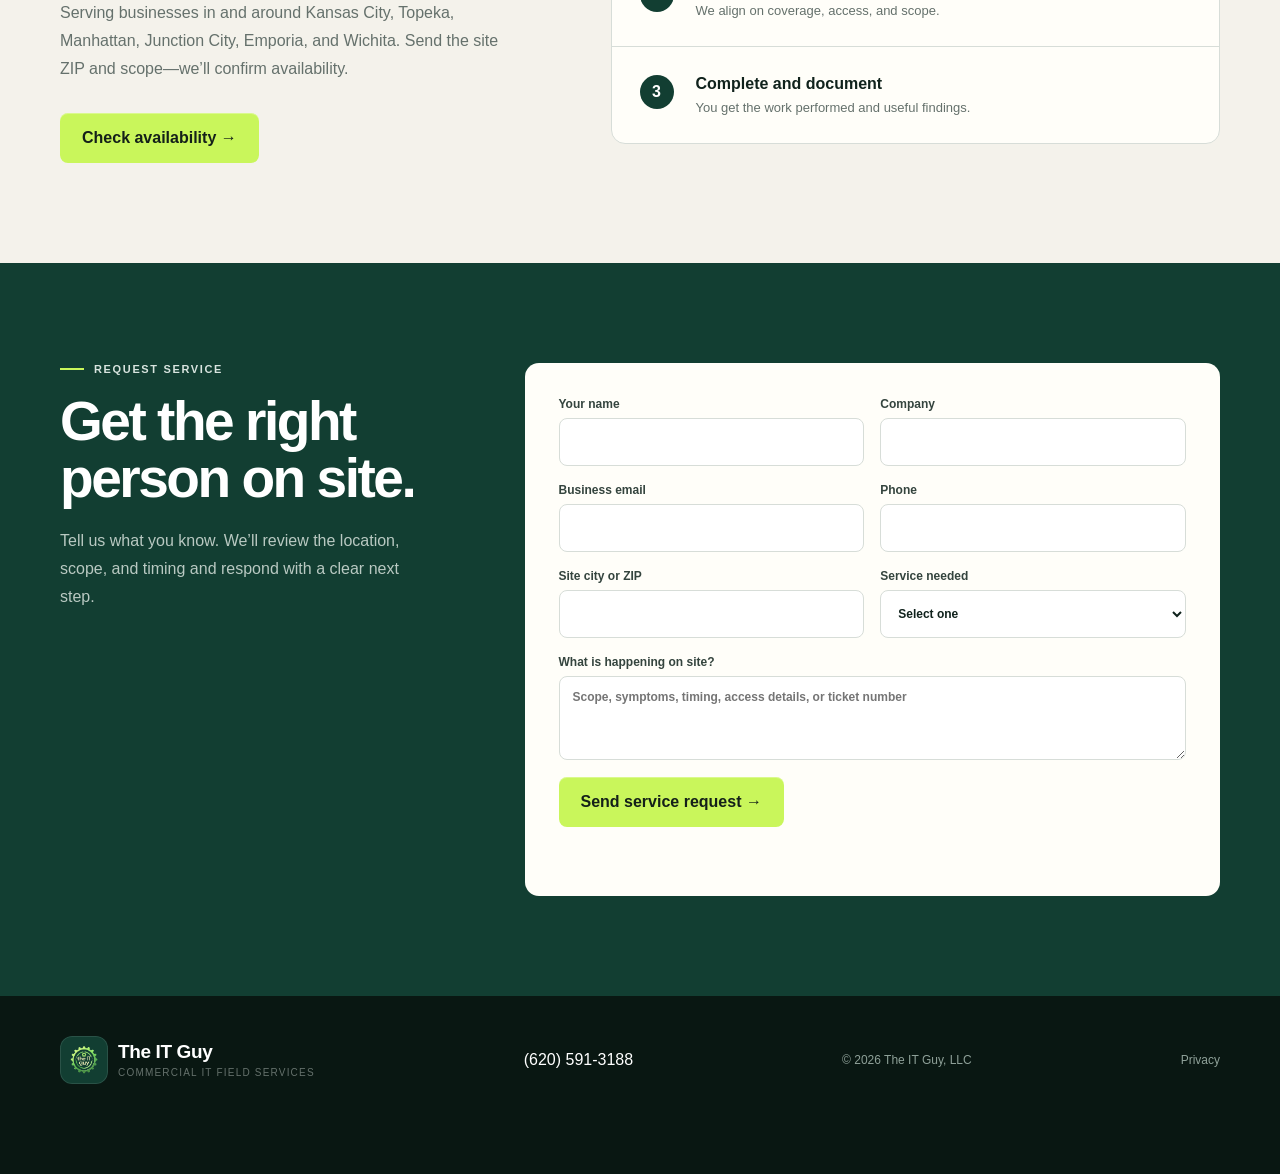
==== commit b9fdf34b: "Add professional profile links" ====
--- a/index.html
+++ b/index.html
@@ -17,7 +17,7 @@
 <section class="section" id="services"><div class="wrap"><div class="section-heading"><div><p class="eyebrow dark"><span></span> Practical field support</p><h2>The physical IT work that keeps business moving.</h2></div><p>From a single failed connection to a multi-site rollout, get one accountable on-site resource who can inspect, coordinate, complete, and document the work.</p></div><div class="service-grid">
 <article class="service-card"><div class="service-top"><span class="icon-box pale">⌁</span><small>01</small></div><h3>Structured cabling</h3><p>Cat5e and Cat6 runs, terminations, testing, tracing, labeling, keystones, and patch panels.</p></article><article class="service-card"><div class="service-top"><span class="icon-box pale">⚙</span><small>02</small></div><h3>On-site IT troubleshooting</h3><p>Hands-on diagnosis for network equipment, workstations, access points, printers, and connected devices.</p></article><article class="service-card"><div class="service-top"><span class="icon-box pale">◇</span><small>03</small></div><h3>Commercial equipment</h3><p>POS peripherals, cameras, industrial printers, displays, and the hardware your operation depends on.</p></article><article class="service-card"><div class="service-top"><span class="icon-box pale">✓</span><small>04</small></div><h3>Site surveys &amp; documentation</h3><p>Useful photos, port details, model and serial capture, condition notes, and a clear handoff.</p></article></div></div></section>
 <section class="section field-section" id="field-work"><div class="wrap"><div class="section-heading light"><div><p class="eyebrow"><span></span> From the field</p><h2>Real equipment. Real environments.</h2></div><p>Selected examples of infrastructure and equipment supported on site.</p></div><div class="photo-grid"><figure class="project-card" data-photo="on-site"><div class="project-card__image" role="img" aria-label="Physical troubleshooting commercial field work"></div><figcaption><span>On-site support</span><strong>Physical troubleshooting</strong></figcaption></figure><figure class="project-card" data-photo="cabling"><div class="project-card__image" role="img" aria-label="Existing commercial network infrastructure"></div><figcaption><span>Network cabling</span><strong>Existing infrastructure</strong></figcaption></figure><figure class="project-card" data-photo="fiber"><div class="project-card__image" role="img" aria-label="Fiber infrastructure field work"></div><figcaption><span>Low voltage</span><strong>Fiber infrastructure</strong></figcaption></figure></div></div></section>
-<section class="section owner-section" id="owner"><div class="wrap owner-grid"><img class="owner-photo" src="cory-kemper-owner.jpg" alt="Cory Kemper, owner of The IT Guy" width="960" height="1200" loading="lazy"><div class="owner-copy"><p class="eyebrow dark"><span></span> About the owner</p><h2>Local, practical help when you need someone on site.</h2><p class="owner-name"><strong>Cory Kemper</strong><span>Owner &amp; Field Technician</span></p><p>I started The IT Guy to give businesses and remote support teams a dependable local contact for hands-on IT work. I handle each request directly, coordinate with your team, and document what was completed.</p><div class="owner-actions"><a class="button track-call" href="tel:+16205913188">Call Cory</a><a class="text-link dark-link" href="#request-service">Request service →</a></div></div></div></section>
+<section class="section owner-section" id="owner"><div class="wrap owner-grid"><img class="owner-photo" src="cory-kemper-owner.jpg" alt="Cory Kemper, owner of The IT Guy" width="960" height="1200" loading="lazy"><div class="owner-copy"><p class="eyebrow dark"><span></span> About the owner</p><h2>Local, practical help when you need someone on site.</h2><p class="owner-name"><strong>Cory Kemper</strong><span>Owner &amp; Field Technician</span></p><p>I started The IT Guy to give businesses and remote support teams a dependable local contact for hands-on IT work. I handle each request directly, coordinate with your team, and document what was completed.</p><div class="owner-actions"><a class="button track-call" href="tel:+16205913188">Call Cory</a><a class="text-link dark-link" href="#request-service">Request service →</a></div><p class="owner-socials"><span>Professional profiles</span><a href="https://www.linkedin.com/in/cory-kemper-9ba8a3a3/" target="_blank" rel="noopener noreferrer">LinkedIn</a><a href="https://www.facebook.com/CoryTheITGuy" target="_blank" rel="noopener noreferrer">Facebook</a></p></div></div></section>
 <section class="section coverage-section" id="coverage"><div class="wrap coverage-grid"><div><p class="eyebrow dark"><span></span> Service area</p><h2>Local hands across Kansas.</h2><p>Serving businesses in and around Kansas City, Topeka, Manhattan, Junction City, Emporia, and Wichita. Send the site ZIP and scope—we’ll confirm availability.</p><a class="button" href="#request-service">Check availability →</a></div><div class="steps"><article><span>1</span><div><strong>Tell us what is happening</strong><p>Share the site, symptoms, timing, and contact.</p></div></article><article><span>2</span><div><strong>Confirm the right approach</strong><p>We align on coverage, access, and scope.</p></div></article><article><span>3</span><div><strong>Complete and document</strong><p>You get the work performed and useful findings.</p></div></article></div></div></section>
 <section class="section request-section" id="request-service"><div class="wrap request-grid"><div><p class="eyebrow"><span></span> Request service</p><h2>Get the right person on site.</h2><p>Tell us what you know. We’ll review the location, scope, and timing and respond with a clear next step.</p></div><form class="full-form service-form" action="https://formspree.io/f/xbdzeonw" method="post"><div class="form-row"><label>Your name<input name="name" autocomplete="name" required></label><label>Company<input name="company" autocomplete="organization" required></label></div><div class="form-row"><label>Business email<input name="email" type="email" autocomplete="email" required></label><label>Phone<input name="phone" type="tel" autocomplete="tel" required></label></div><div class="form-row"><label>Site city or ZIP<input name="site_location" autocomplete="postal-code" required></label><label>Service needed<select name="service_type" required><option value="" selected disabled>Select one</option><option>Structured cabling or data line</option><option>On-site IT troubleshooting</option><option>Commercial equipment or peripherals</option><option>Site survey or documentation</option><option>Multi-site or ongoing support</option></select></label></div><label>What is happening on site?<textarea name="message" rows="4" required placeholder="Scope, symptoms, timing, access details, or ticket number"></textarea></label><input class="bot-field" name="_gotcha" tabindex="-1" autocomplete="off" aria-hidden="true"><input type="hidden" name="subject" value="New qualified service request from sendtheitguy.com"><button class="button" type="submit">Send service request →</button><p class="form-status" role="status" aria-live="polite"></p></form></div></section>
 </main><footer><div class="wrap footer-inner"><a class="brand" href="#top"><img src="translogo.png" alt="" width="48" height="48"><span><strong>The IT Guy</strong><small>Commercial IT field services</small></span></a><a class="track-call" href="tel:+16205913188">(620) 591-3188</a><p>© 2026 The IT Guy, LLC</p><a href="privacy.html">Privacy</a></div></footer><div class="mobile-cta"><a class="button button-call track-call" href="tel:+16205913188">☎ Call now</a><a class="button button-request" href="#request-service">Request service</a></div><script src="script.js" defer></script></body></html>
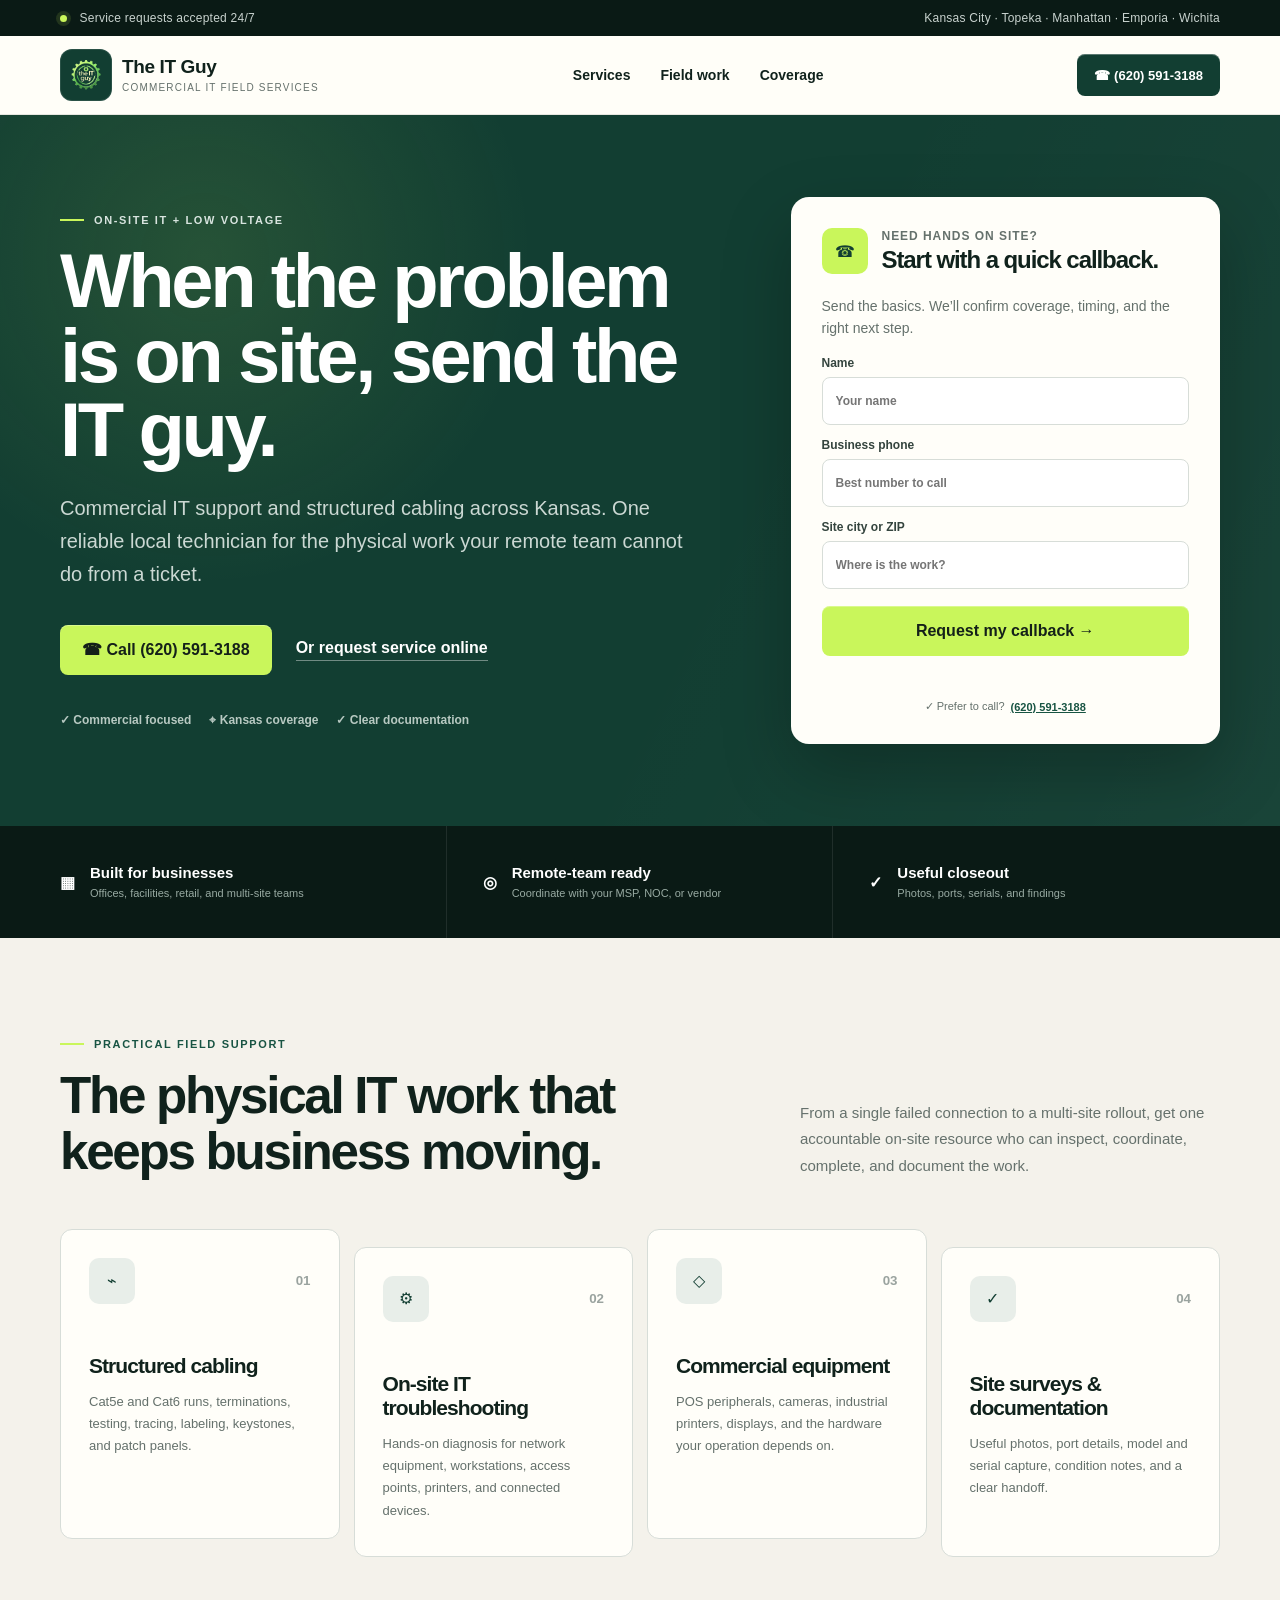
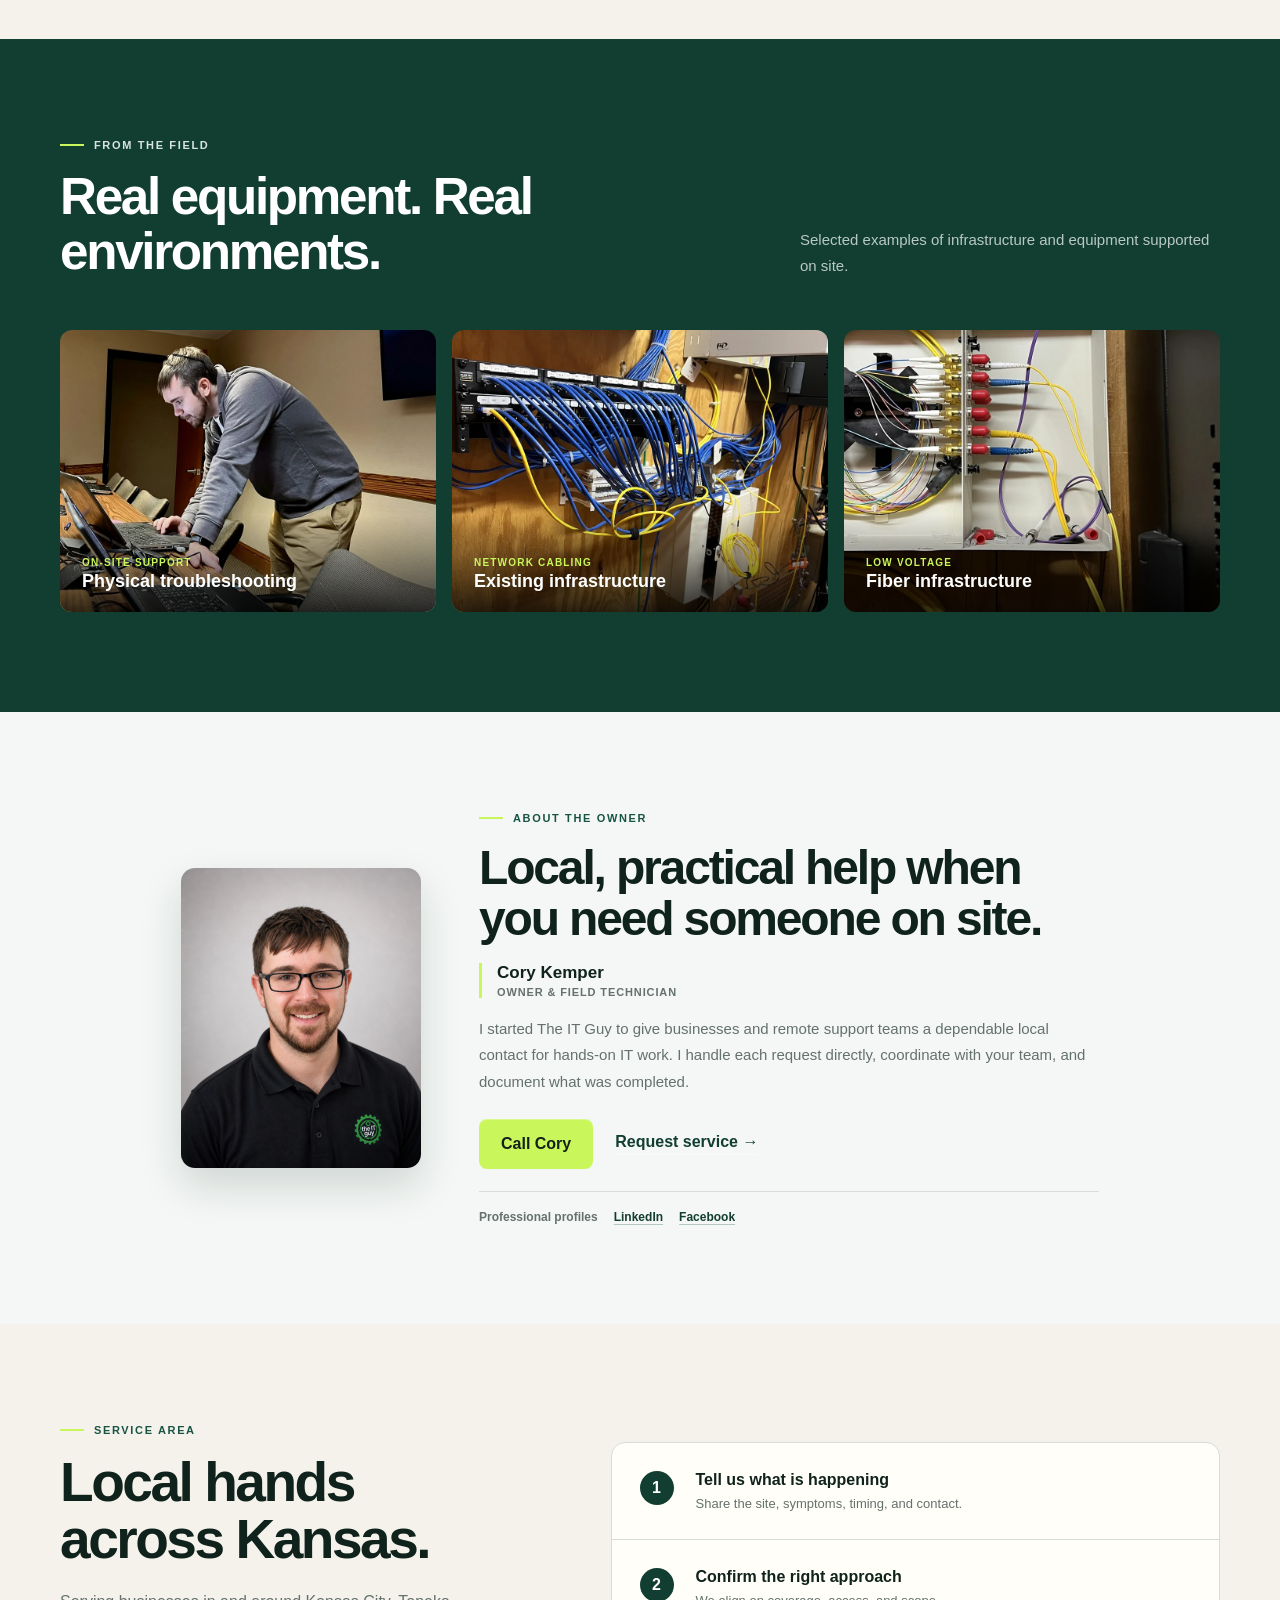
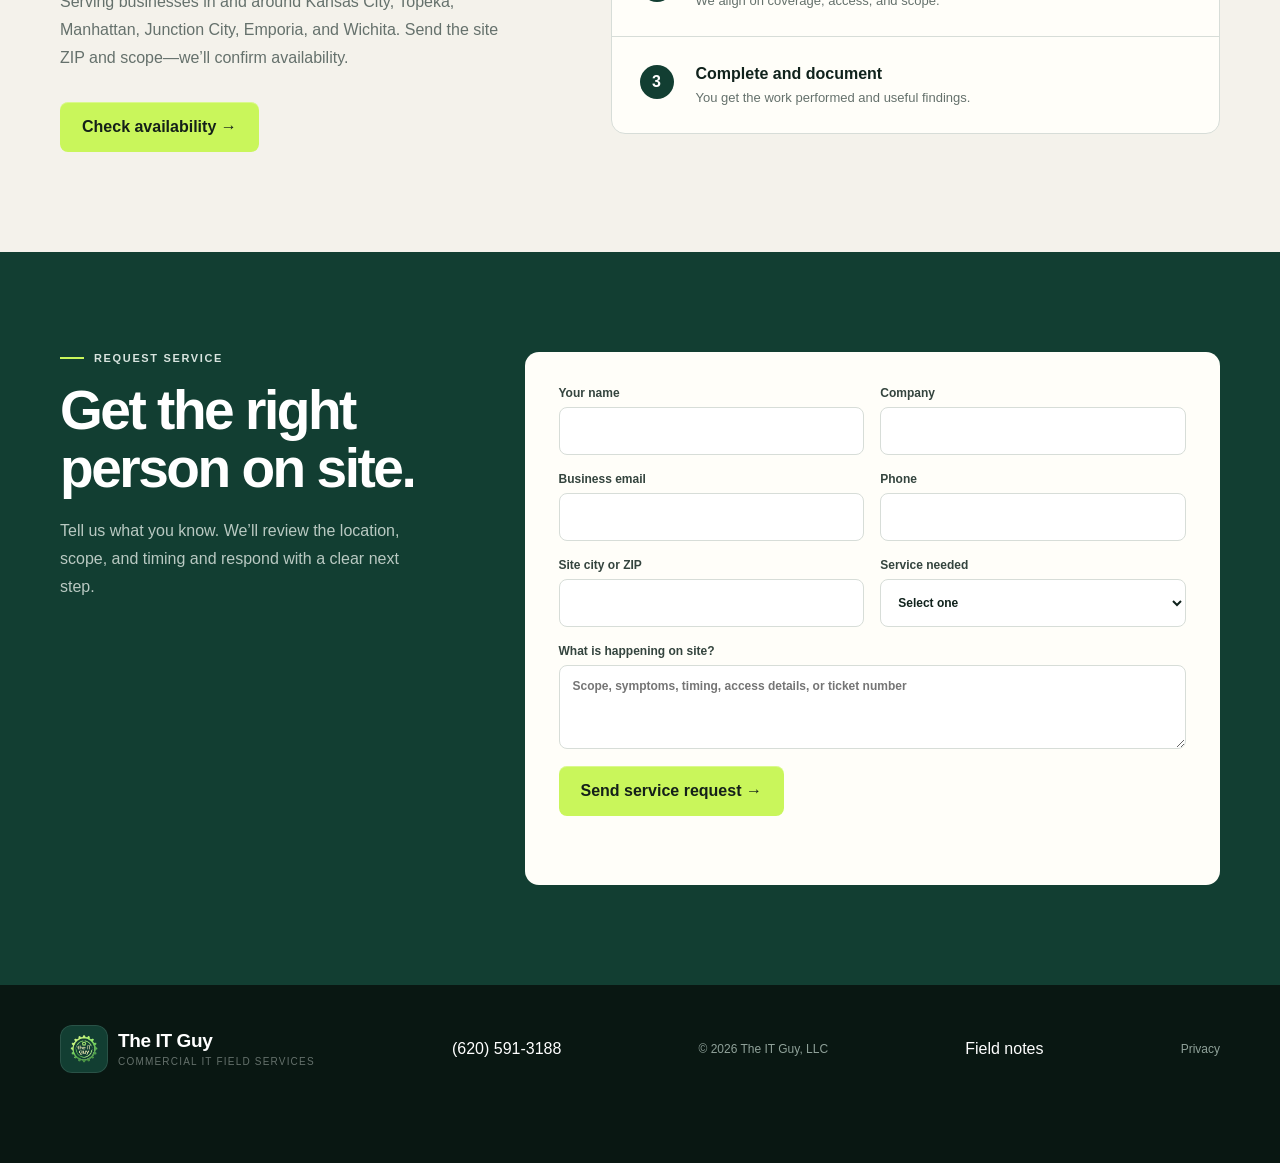
==== commit 63a18112: "Add quiet Field Notes footer link" ====
--- a/index.html
+++ b/index.html
@@ -20,4 +20,4 @@
 <section class="section owner-section" id="owner"><div class="wrap owner-grid"><img class="owner-photo" src="cory-kemper-owner.jpg" alt="Cory Kemper, owner of The IT Guy" width="960" height="1200" loading="lazy"><div class="owner-copy"><p class="eyebrow dark"><span></span> About the owner</p><h2>Local, practical help when you need someone on site.</h2><p class="owner-name"><strong>Cory Kemper</strong><span>Owner &amp; Field Technician</span></p><p>I started The IT Guy to give businesses and remote support teams a dependable local contact for hands-on IT work. I handle each request directly, coordinate with your team, and document what was completed.</p><div class="owner-actions"><a class="button track-call" href="tel:+16205913188">Call Cory</a><a class="text-link dark-link" href="#request-service">Request service →</a></div><p class="owner-socials"><span>Professional profiles</span><a href="https://www.linkedin.com/in/cory-kemper-9ba8a3a3/" target="_blank" rel="noopener noreferrer">LinkedIn</a><a href="https://www.facebook.com/CoryTheITGuy" target="_blank" rel="noopener noreferrer">Facebook</a></p></div></div></section>
 <section class="section coverage-section" id="coverage"><div class="wrap coverage-grid"><div><p class="eyebrow dark"><span></span> Service area</p><h2>Local hands across Kansas.</h2><p>Serving businesses in and around Kansas City, Topeka, Manhattan, Junction City, Emporia, and Wichita. Send the site ZIP and scope—we’ll confirm availability.</p><a class="button" href="#request-service">Check availability →</a></div><div class="steps"><article><span>1</span><div><strong>Tell us what is happening</strong><p>Share the site, symptoms, timing, and contact.</p></div></article><article><span>2</span><div><strong>Confirm the right approach</strong><p>We align on coverage, access, and scope.</p></div></article><article><span>3</span><div><strong>Complete and document</strong><p>You get the work performed and useful findings.</p></div></article></div></div></section>
 <section class="section request-section" id="request-service"><div class="wrap request-grid"><div><p class="eyebrow"><span></span> Request service</p><h2>Get the right person on site.</h2><p>Tell us what you know. We’ll review the location, scope, and timing and respond with a clear next step.</p></div><form class="full-form service-form" action="https://formspree.io/f/xbdzeonw" method="post"><div class="form-row"><label>Your name<input name="name" autocomplete="name" required></label><label>Company<input name="company" autocomplete="organization" required></label></div><div class="form-row"><label>Business email<input name="email" type="email" autocomplete="email" required></label><label>Phone<input name="phone" type="tel" autocomplete="tel" required></label></div><div class="form-row"><label>Site city or ZIP<input name="site_location" autocomplete="postal-code" required></label><label>Service needed<select name="service_type" required><option value="" selected disabled>Select one</option><option>Structured cabling or data line</option><option>On-site IT troubleshooting</option><option>Commercial equipment or peripherals</option><option>Site survey or documentation</option><option>Multi-site or ongoing support</option></select></label></div><label>What is happening on site?<textarea name="message" rows="4" required placeholder="Scope, symptoms, timing, access details, or ticket number"></textarea></label><input class="bot-field" name="_gotcha" tabindex="-1" autocomplete="off" aria-hidden="true"><input type="hidden" name="subject" value="New qualified service request from sendtheitguy.com"><button class="button" type="submit">Send service request →</button><p class="form-status" role="status" aria-live="polite"></p></form></div></section>
-</main><footer><div class="wrap footer-inner"><a class="brand" href="#top"><img src="translogo.png" alt="" width="48" height="48"><span><strong>The IT Guy</strong><small>Commercial IT field services</small></span></a><a class="track-call" href="tel:+16205913188">(620) 591-3188</a><p>© 2026 The IT Guy, LLC</p><a href="privacy.html">Privacy</a></div></footer><div class="mobile-cta"><a class="button button-call track-call" href="tel:+16205913188">☎ Call now</a><a class="button button-request" href="#request-service">Request service</a></div><script src="script.js" defer></script></body></html>
+</main><footer><div class="wrap footer-inner"><a class="brand" href="#top"><img src="translogo.png" alt="" width="48" height="48"><span><strong>The IT Guy</strong><small>Commercial IT field services</small></span></a><a class="track-call" href="tel:+16205913188">(620) 591-3188</a><p>© 2026 The IT Guy, LLC</p><a href="field-notes.html">Field notes</a><a href="privacy.html">Privacy</a></div></footer><div class="mobile-cta"><a class="button button-call track-call" href="tel:+16205913188">☎ Call now</a><a class="button button-request" href="#request-service">Request service</a></div><script src="script.js" defer></script></body></html>
--- a/styles.css
+++ b/styles.css
@@ -8,7 +8,7 @@
 .proof-bar{background:#0a1a15;color:white}.proof-grid{display:grid;grid-template-columns:repeat(3,1fr)}.proof-grid>div{display:flex;align-items:center;gap:15px;min-height:112px;padding:22px 36px;border-right:1px solid rgb(255 255 255/9%)}.proof-grid>div:first-child{padding-left:0}.proof-grid>div:last-child{border:0}.proof-grid svg{flex:0 0 auto;color:var(--lime)}.proof-grid p{display:grid;gap:5px;margin:0}.proof-grid strong{font-family:var(--font-display);font-size:15px}.proof-grid span{color:#98aaa2;font-size:11px;line-height:1.4}
 .section{padding-block:100px}.section-heading{display:grid;grid-template-columns:1.1fr .7fr;gap:80px;align-items:end;margin-bottom:50px}.section-heading h2{max-width:680px;margin-bottom:0;font-size:clamp(34px,4vw,52px);line-height:1.08}.section-heading>p{margin:0;color:var(--muted);font-size:15px;line-height:1.75}.service-grid{display:grid;grid-template-columns:repeat(4,1fr);gap:14px}.service-card{min-height:310px;padding:28px;border:1px solid var(--line);border-radius:12px;background:var(--white)}.service-card:nth-child(even){transform:translateY(18px)}.service-top{display:flex;align-items:center;justify-content:space-between}.service-top small{color:#9aa39f;font-weight:800}.service-card h3{margin:50px 0 13px;font-size:21px;line-height:1.15}.service-card p{margin:0;color:var(--muted);font-size:13px;line-height:1.7}
 .field-section{background:var(--green);color:white}.section-heading.light>p{color:#b9c9c2}.photo-grid{display:grid;grid-template-columns:repeat(3,1fr);gap:16px}.project-card{position:relative;min-width:0;margin:0;overflow:hidden;border-radius:12px;background:#23483c}.project-card__image{aspect-ratio:4/3;background-position:center;background-size:cover;transition:transform .5s ease}.project-card:hover .project-card__image{transform:scale(1.035)}.project-card figcaption{position:absolute;inset:auto 0 0;display:grid;gap:3px;padding:42px 22px 20px;background:linear-gradient(transparent,rgb(0 0 0/80%))}.project-card figcaption span{color:var(--lime);font-size:10px;font-weight:800;text-transform:uppercase;letter-spacing:.12em}.project-card figcaption strong{font-family:var(--font-display);font-size:18px}
-.owner-section{background:#f4f7f5}.owner-grid{display:grid;grid-template-columns:240px minmax(0,620px);gap:58px;align-items:center;justify-content:center}.owner-photo{display:block;width:240px;height:300px;object-fit:cover;object-position:center 34%;border-radius:14px;box-shadow:0 18px 42px rgb(9 35 27/15%)}.owner-copy h2{margin-bottom:18px;font-size:clamp(32px,3.8vw,48px);line-height:1.08}.owner-name{display:grid;gap:3px;margin:0 0 18px;padding-left:15px;border-left:3px solid var(--lime)}.owner-name strong{font-family:var(--font-display);font-size:17px}.owner-name span{color:var(--muted);font-size:11px;font-weight:700;text-transform:uppercase;letter-spacing:.08em}.owner-copy>p:not(.eyebrow,.owner-name){margin-bottom:24px;color:var(--muted);font-size:15px;line-height:1.75}.owner-actions{display:flex;align-items:center;gap:22px}.dark-link{color:var(--green)}
+.owner-section{background:#f4f7f5}.owner-grid{display:grid;grid-template-columns:240px minmax(0,620px);gap:58px;align-items:center;justify-content:center}.owner-photo{display:block;width:240px;height:300px;object-fit:cover;object-position:center 34%;border-radius:14px;box-shadow:0 18px 42px rgb(9 35 27/15%)}.owner-copy h2{margin-bottom:18px;font-size:clamp(32px,3.8vw,48px);line-height:1.08}.owner-name{display:grid;gap:3px;margin:0 0 18px;padding-left:15px;border-left:3px solid var(--lime)}.owner-name strong{font-family:var(--font-display);font-size:17px}.owner-name span{color:var(--muted);font-size:11px;font-weight:700;text-transform:uppercase;letter-spacing:.08em}.owner-copy>p:not(.eyebrow,.owner-name,.owner-socials){margin-bottom:24px;color:var(--muted);font-size:15px;line-height:1.75}.owner-actions{display:flex;align-items:center;gap:22px}.dark-link{color:var(--green)}.owner-socials{display:flex;align-items:center;gap:16px;margin:22px 0 0!important;padding-top:18px;border-top:1px solid var(--line);font-size:12px!important}.owner-socials span{color:var(--muted);font-weight:700}.owner-socials a{color:var(--green);font-weight:800;text-decoration:underline;text-decoration-color:rgb(19 75 59/28%);text-underline-offset:3px}
 @media(max-width:700px){.owner-grid{grid-template-columns:1fr;gap:30px;justify-items:start}.owner-photo{width:160px;height:200px}.owner-actions{align-items:flex-start;flex-direction:column;gap:16px}}
 .coverage-grid{display:grid;grid-template-columns:.85fr 1.15fr;gap:100px;align-items:center}.coverage-grid h2,.request-grid h2{margin-bottom:20px;font-size:clamp(36px,4.3vw,56px);line-height:1.04}.coverage-grid>div>p:not(.eyebrow),.request-grid>div>p:not(.eyebrow){margin:0 0 30px;color:var(--muted);line-height:1.75}.steps{overflow:hidden;border:1px solid var(--line);border-radius:14px;background:var(--white)}.steps article{display:flex;gap:22px;padding:28px;border-bottom:1px solid var(--line)}.steps article:last-child{border:0}.steps article>span{display:grid;place-items:center;flex:0 0 auto;width:34px;height:34px;border-radius:50%;background:var(--green);color:white;font-weight:800}.steps strong{font-family:var(--font-display)}.steps p{margin:7px 0 0;color:var(--muted);font-size:13px}
 .request-section{background:var(--green);color:white}.request-grid{display:grid;grid-template-columns:.7fr 1.3fr;gap:90px;align-items:start}.request-grid>div>p:not(.eyebrow){color:#b9c9c2}.full-form{display:grid;gap:17px;padding:34px;border-radius:14px;background:var(--white);color:var(--ink)}.form-row{display:grid;grid-template-columns:1fr 1fr;gap:16px}.full-form .button{justify-self:start}footer{background:#091712;color:white;padding:40px 0 90px}.footer-inner{display:flex;align-items:center;justify-content:space-between;gap:30px}.footer-inner p,.footer-inner>a:last-child{color:#8fa199;font-size:12px}.mobile-cta{display:none}
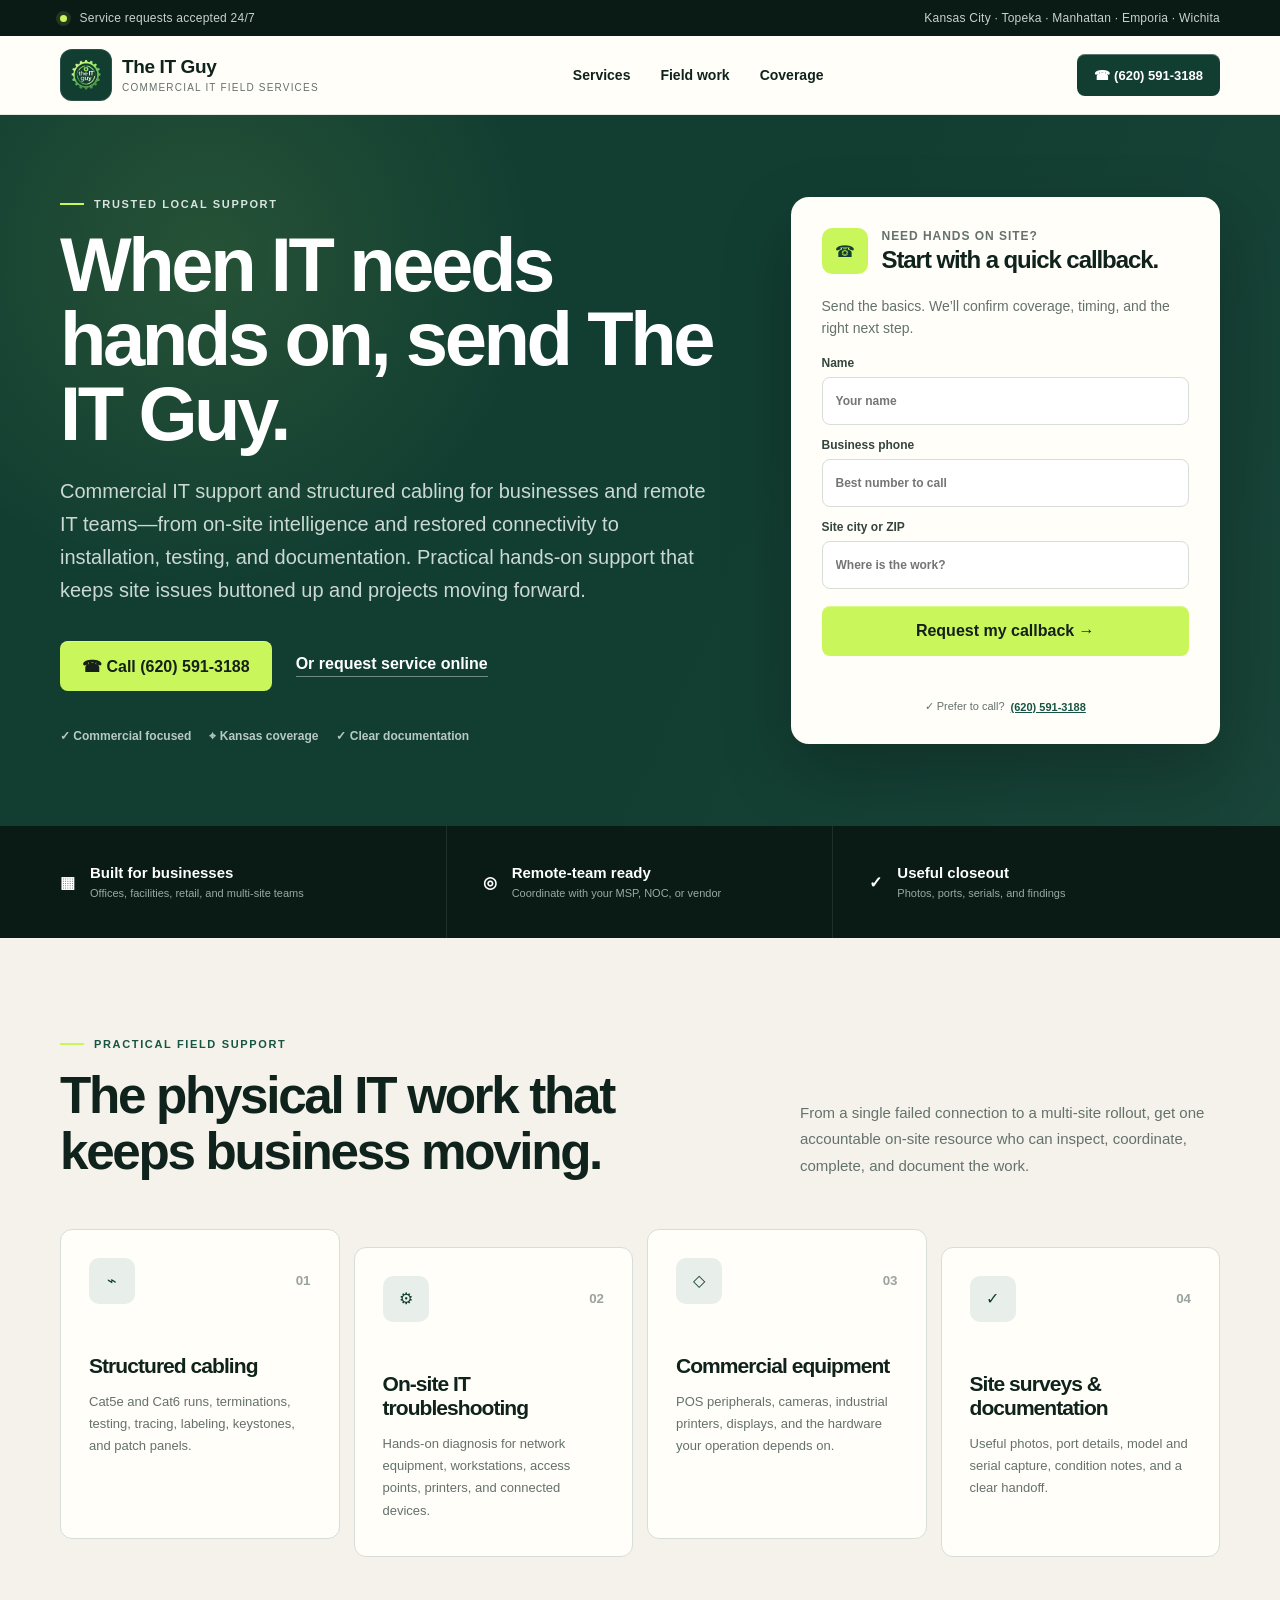
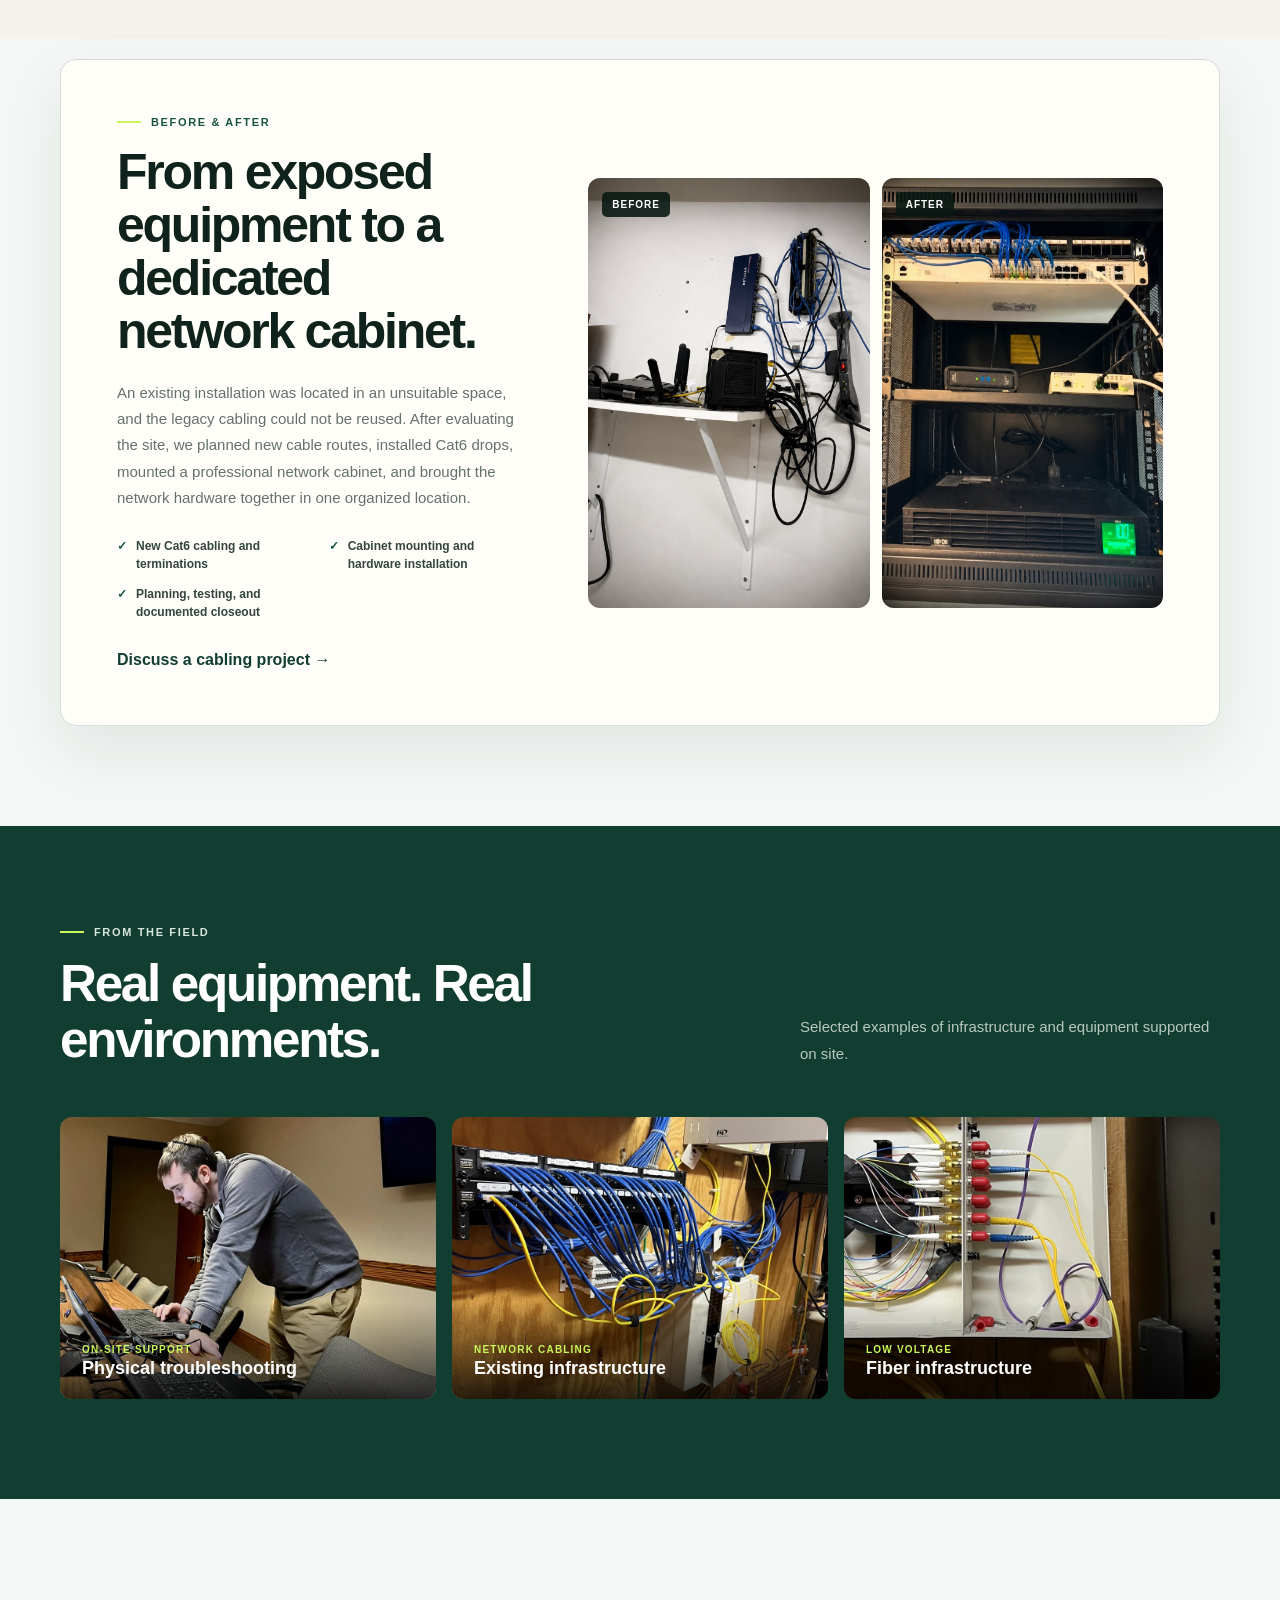
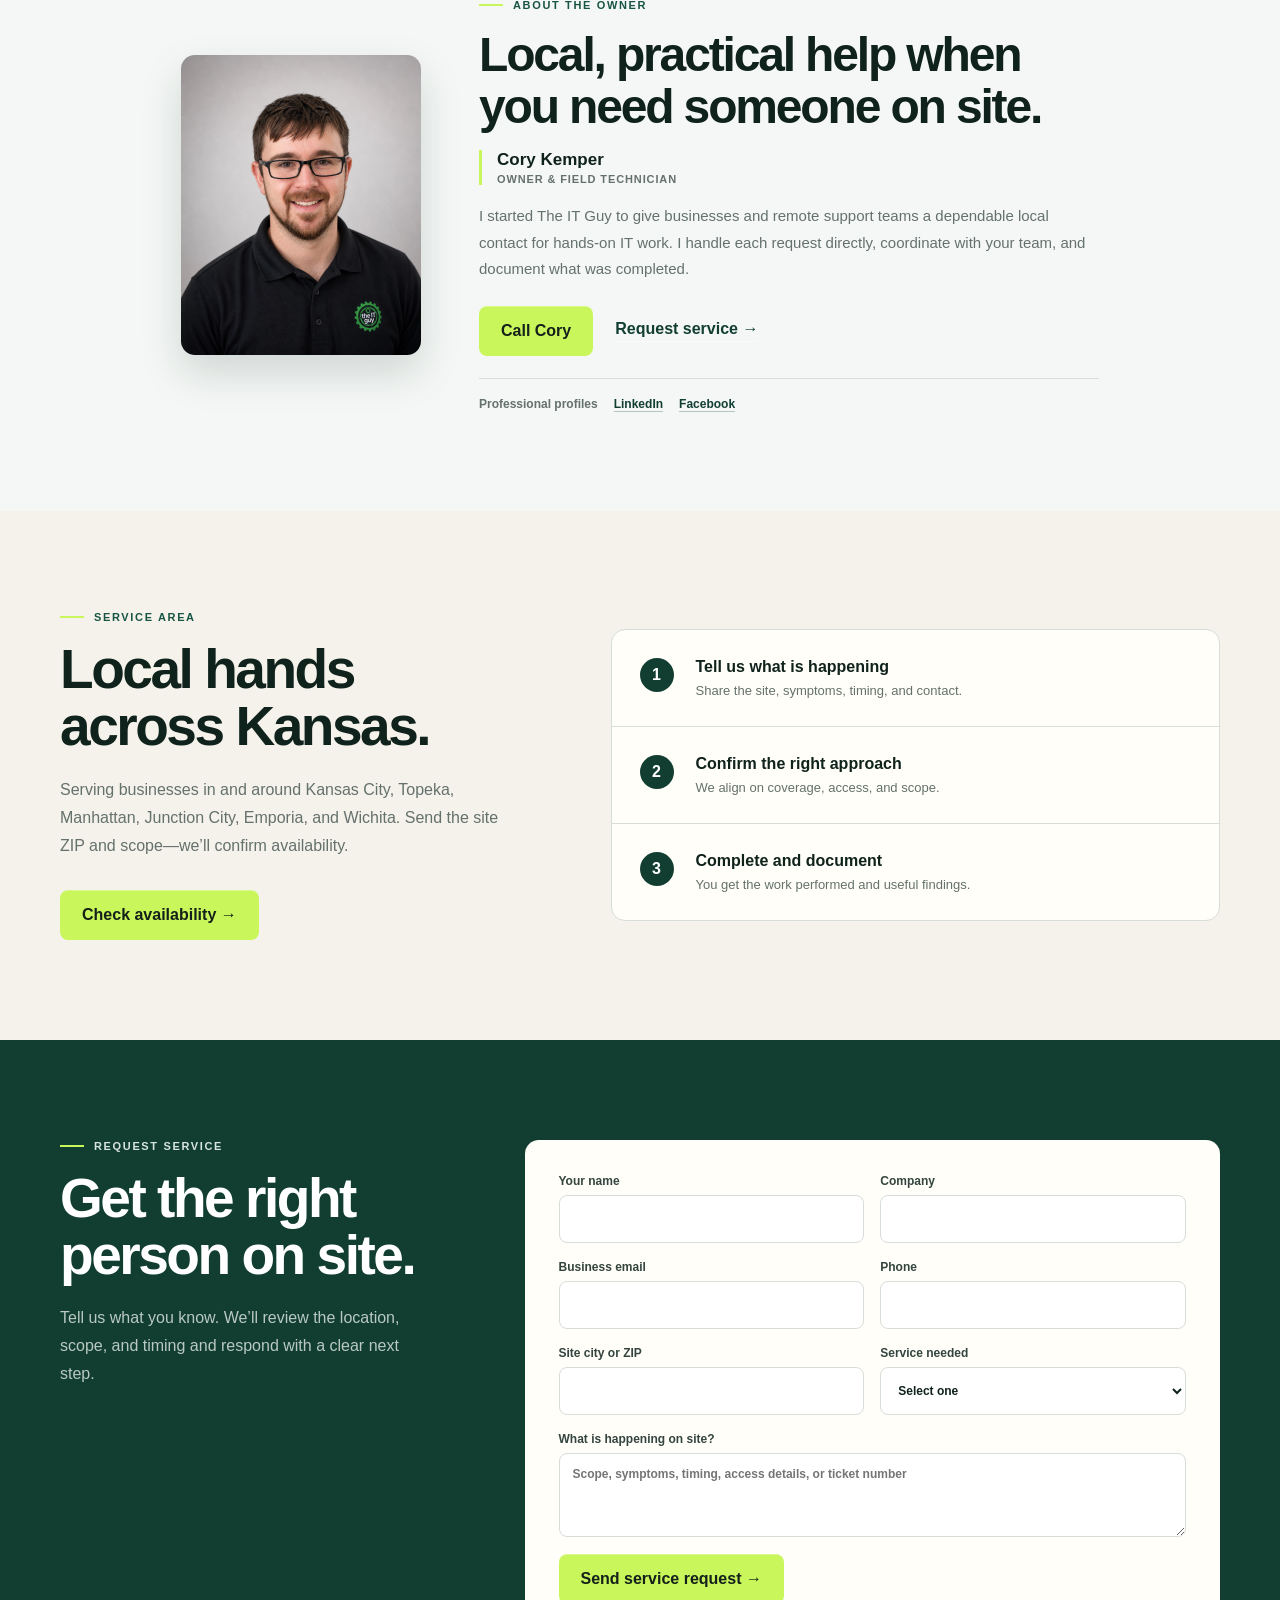
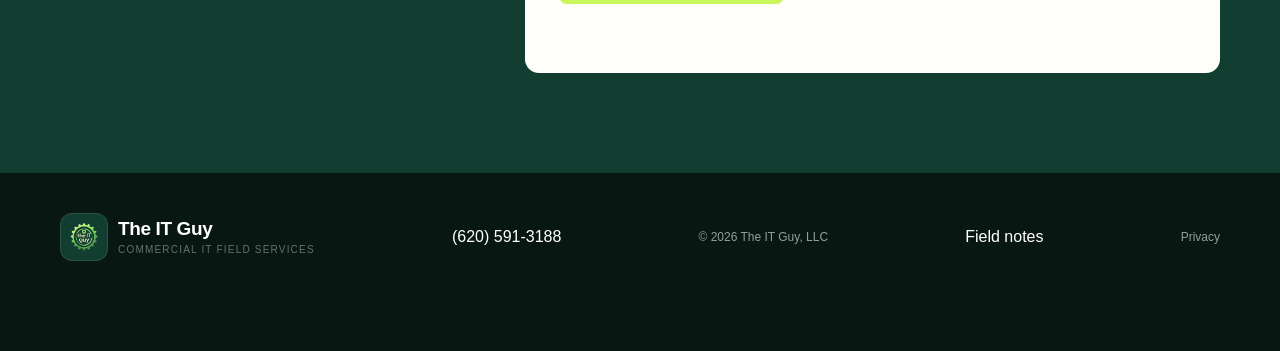
==== commit f73c1a2f: "Add network overhaul before-and-after project" ====
--- a/index.html
+++ b/index.html
@@ -3,7 +3,7 @@
 <title>Commercial On-Site IT Support &amp; Cabling in Kansas | The IT Guy</title>
 <meta name="description" content="Commercial on-site IT support, structured cabling, hardware troubleshooting, site surveys, and clear documentation across Kansas.">
 <link rel="canonical" href="https://sendtheitguy.com/"><link rel="icon" href="translogo.png">
-<meta property="og:type" content="website"><meta property="og:title" content="When the problem is on site, send the IT guy."><meta property="og:description" content="Commercial IT support and structured cabling across Kansas."><meta property="og:url" content="https://sendtheitguy.com/"><meta property="og:image" content="https://sendtheitguy.com/og.png"><meta name="twitter:card" content="summary_large_image">
+<meta property="og:type" content="website"><meta property="og:title" content="When IT needs hands on, send The IT Guy."><meta property="og:description" content="Commercial IT support and structured cabling across Kansas."><meta property="og:url" content="https://sendtheitguy.com/"><meta property="og:image" content="https://sendtheitguy.com/og.png"><meta name="twitter:card" content="summary_large_image">
 <link rel="stylesheet" href="styles.css"><link rel="stylesheet" href="photos-a.css"><link rel="stylesheet" href="photos-b.css">
 <script async src="https://www.googletagmanager.com/gtag/js?id=AW-18358813765"></script><script>window.dataLayer=window.dataLayer||[];function gtag(){dataLayer.push(arguments)}window.gtag=gtag;gtag('js',new Date());gtag('config','AW-18358813765');gtag('config','AW-18358813765/Nq10CK-Bj-wcEMWIlbJE',{'phone_conversion_number':'(620) 591-3188'});</script>
 <script type="application/ld+json">{"@context":"https://schema.org","@type":"ProfessionalService","@id":"https://sendtheitguy.com/#business","name":"The IT Guy, LLC","url":"https://sendtheitguy.com","telephone":"+1-620-591-3188","areaServed":["Kansas City","Topeka","Manhattan","Junction City","Emporia","Wichita"],"description":"Commercial on-site IT support, structured cabling, hardware troubleshooting, site surveys, and documentation across Kansas."}</script>
@@ -11,11 +11,12 @@
 <div class="topline"><div class="wrap topline-inner"><span><span class="pulse"></span> Service requests accepted 24/7</span><span class="topline-areas">Kansas City · Topeka · Manhattan · Emporia · Wichita</span></div></div>
 <header class="site-header"><div class="wrap header-inner"><a class="brand" href="#top" aria-label="The IT Guy home"><img src="translogo.png" alt="" width="52" height="52"><span><strong>The IT Guy</strong><small>Commercial IT field services</small></span></a><nav aria-label="Primary navigation"><a href="#services">Services</a><a href="#field-work">Field work</a><a href="#coverage">Coverage</a></nav><a class="button button-small track-call" href="tel:+16205913188">☎ (620) 591-3188</a></div></header>
 <main>
-<section class="hero" id="top"><div class="wrap hero-grid"><div class="hero-copy"><p class="eyebrow"><span></span> On-site IT + low voltage</p><h1>When the problem is on site, send the IT guy.</h1><p class="hero-lead">Commercial IT support and structured cabling across Kansas. One reliable local technician for the physical work your remote team cannot do from a ticket.</p><div class="hero-actions"><a class="button track-call" href="tel:+16205913188">☎ Call (620) 591-3188</a><a class="text-link" href="#request-service">Or request service online</a></div><div class="hero-trust"><span>✓ Commercial focused</span><span>⌖ Kansas coverage</span><span>✓ Clear documentation</span></div></div>
+<section class="hero" id="top"><div class="wrap hero-grid"><div class="hero-copy"><p class="eyebrow"><span></span> Trusted local support</p><h1>When IT needs hands on, send The IT Guy.</h1><p class="hero-lead">Commercial IT support and structured cabling for businesses and remote IT teams—from on-site intelligence and restored connectivity to installation, testing, and documentation. Practical hands-on support that keeps site issues buttoned up and projects moving forward.</p><div class="hero-actions"><a class="button track-call" href="tel:+16205913188">☎ Call (620) 591-3188</a><a class="text-link" href="#request-service">Or request service online</a></div><div class="hero-trust"><span>✓ Commercial focused</span><span>⌖ Kansas coverage</span><span>✓ Clear documentation</span></div></div>
 <aside class="lead-card" aria-label="Request a callback"><div class="lead-card-heading"><span class="icon-box">☎</span><div><p>Need hands on site?</p><h2>Start with a quick callback.</h2></div></div><p class="lead-card-copy">Send the basics. We’ll confirm coverage, timing, and the right next step.</p><form class="service-form" action="https://formspree.io/f/xbdzeonw" method="post"><label>Name<input name="name" autocomplete="name" required placeholder="Your name"></label><label>Business phone<input name="phone" type="tel" autocomplete="tel" required placeholder="Best number to call"></label><label>Site city or ZIP<input name="site_location" autocomplete="postal-code" required placeholder="Where is the work?"></label><input class="bot-field" name="_gotcha" tabindex="-1" autocomplete="off" aria-hidden="true"><input type="hidden" name="subject" value="New callback request from sendtheitguy.com"><button class="button form-button" type="submit">Request my callback →</button><p class="form-status" role="status" aria-live="polite"></p></form><p class="microcopy">✓ Prefer to call? <a class="track-call" href="tel:+16205913188">(620) 591-3188</a></p></aside></div></section>
 <section class="proof-bar"><div class="wrap proof-grid"><div><b>▦</b><p><strong>Built for businesses</strong><span>Offices, facilities, retail, and multi-site teams</span></p></div><div><b>◎</b><p><strong>Remote-team ready</strong><span>Coordinate with your MSP, NOC, or vendor</span></p></div><div><b>✓</b><p><strong>Useful closeout</strong><span>Photos, ports, serials, and findings</span></p></div></div></section>
 <section class="section" id="services"><div class="wrap"><div class="section-heading"><div><p class="eyebrow dark"><span></span> Practical field support</p><h2>The physical IT work that keeps business moving.</h2></div><p>From a single failed connection to a multi-site rollout, get one accountable on-site resource who can inspect, coordinate, complete, and document the work.</p></div><div class="service-grid">
 <article class="service-card"><div class="service-top"><span class="icon-box pale">⌁</span><small>01</small></div><h3>Structured cabling</h3><p>Cat5e and Cat6 runs, terminations, testing, tracing, labeling, keystones, and patch panels.</p></article><article class="service-card"><div class="service-top"><span class="icon-box pale">⚙</span><small>02</small></div><h3>On-site IT troubleshooting</h3><p>Hands-on diagnosis for network equipment, workstations, access points, printers, and connected devices.</p></article><article class="service-card"><div class="service-top"><span class="icon-box pale">◇</span><small>03</small></div><h3>Commercial equipment</h3><p>POS peripherals, cameras, industrial printers, displays, and the hardware your operation depends on.</p></article><article class="service-card"><div class="service-top"><span class="icon-box pale">✓</span><small>04</small></div><h3>Site surveys &amp; documentation</h3><p>Useful photos, port details, model and serial capture, condition notes, and a clear handoff.</p></article></div></div></section>
+<section class="section case-study-section" aria-labelledby="network-overhaul-title"><div class="wrap case-study-grid"><div class="case-study-copy"><p class="eyebrow dark"><span></span> Before &amp; after</p><h2 id="network-overhaul-title">From exposed equipment to a dedicated network cabinet.</h2><p>An existing installation was located in an unsuitable space, and the legacy cabling could not be reused. After evaluating the site, we planned new cable routes, installed Cat6 drops, mounted a professional network cabinet, and brought the network hardware together in one organized location.</p><ul class="case-study-facts"><li>New Cat6 cabling and terminations</li><li>Cabinet mounting and hardware installation</li><li>Planning, testing, and documented closeout</li></ul><a class="text-link dark-link" href="#request-service">Discuss a cabling project →</a></div><div class="before-after" aria-label="Network infrastructure before and after"><figure><span>Before</span><img src="network-overhaul-before-focused-v2.png" alt="Exposed network equipment in its original unsuitable location" width="1122" height="1402" loading="lazy"></figure><figure><span>After</span><img src="network-overhaul-after-focused.png" alt="Network hardware organized inside a professionally mounted cabinet" width="1122" height="1402" loading="lazy"></figure></div></div></section>
 <section class="section field-section" id="field-work"><div class="wrap"><div class="section-heading light"><div><p class="eyebrow"><span></span> From the field</p><h2>Real equipment. Real environments.</h2></div><p>Selected examples of infrastructure and equipment supported on site.</p></div><div class="photo-grid"><figure class="project-card" data-photo="on-site"><div class="project-card__image" role="img" aria-label="Physical troubleshooting commercial field work"></div><figcaption><span>On-site support</span><strong>Physical troubleshooting</strong></figcaption></figure><figure class="project-card" data-photo="cabling"><div class="project-card__image" role="img" aria-label="Existing commercial network infrastructure"></div><figcaption><span>Network cabling</span><strong>Existing infrastructure</strong></figcaption></figure><figure class="project-card" data-photo="fiber"><div class="project-card__image" role="img" aria-label="Fiber infrastructure field work"></div><figcaption><span>Low voltage</span><strong>Fiber infrastructure</strong></figcaption></figure></div></div></section>
 <section class="section owner-section" id="owner"><div class="wrap owner-grid"><img class="owner-photo" src="cory-kemper-owner.jpg" alt="Cory Kemper, owner of The IT Guy" width="960" height="1200" loading="lazy"><div class="owner-copy"><p class="eyebrow dark"><span></span> About the owner</p><h2>Local, practical help when you need someone on site.</h2><p class="owner-name"><strong>Cory Kemper</strong><span>Owner &amp; Field Technician</span></p><p>I started The IT Guy to give businesses and remote support teams a dependable local contact for hands-on IT work. I handle each request directly, coordinate with your team, and document what was completed.</p><div class="owner-actions"><a class="button track-call" href="tel:+16205913188">Call Cory</a><a class="text-link dark-link" href="#request-service">Request service →</a></div><p class="owner-socials"><span>Professional profiles</span><a href="https://www.linkedin.com/in/cory-kemper-9ba8a3a3/" target="_blank" rel="noopener noreferrer">LinkedIn</a><a href="https://www.facebook.com/CoryTheITGuy" target="_blank" rel="noopener noreferrer">Facebook</a></p></div></div></section>
 <section class="section coverage-section" id="coverage"><div class="wrap coverage-grid"><div><p class="eyebrow dark"><span></span> Service area</p><h2>Local hands across Kansas.</h2><p>Serving businesses in and around Kansas City, Topeka, Manhattan, Junction City, Emporia, and Wichita. Send the site ZIP and scope—we’ll confirm availability.</p><a class="button" href="#request-service">Check availability →</a></div><div class="steps"><article><span>1</span><div><strong>Tell us what is happening</strong><p>Share the site, symptoms, timing, and contact.</p></div></article><article><span>2</span><div><strong>Confirm the right approach</strong><p>We align on coverage, access, and scope.</p></div></article><article><span>3</span><div><strong>Complete and document</strong><p>You get the work performed and useful findings.</p></div></article></div></div></section>
--- a/styles.css
+++ b/styles.css
@@ -7,11 +7,14 @@
 .lead-card{border:1px solid rgb(255 255 255/13%);border-radius:18px;padding:30px;background:var(--white);color:var(--ink);box-shadow:0 28px 70px rgb(0 0 0/24%)}.lead-card-heading{display:flex;align-items:center;gap:14px}.lead-card-heading p{margin:0 0 3px;color:var(--muted);font-size:12px;font-weight:700;text-transform:uppercase;letter-spacing:.08em}.lead-card h2{margin:0;font-size:24px}.icon-box{display:grid;place-items:center;flex:0 0 auto;width:46px;height:46px;border-radius:10px;background:var(--lime);color:var(--green)}.icon-box.pale{background:#e8eee9}.lead-card-copy{margin:22px 0 17px;color:var(--muted);font-size:14px;line-height:1.55}label{display:grid;gap:7px;color:#34443e;font-size:12px;font-weight:750}input,select,textarea{width:100%;border:1px solid var(--line);border-radius:8px;background:white;color:var(--ink);outline:none}input,select{height:48px;padding:0 13px}textarea{resize:vertical;padding:13px}input:focus,select:focus,textarea:focus{border-color:var(--green-2);box-shadow:0 0 0 3px rgb(24 84 67/10%)}.lead-card form{display:grid;gap:13px}.form-button{width:100%;margin-top:4px}.bot-field{position:absolute;left:-9999px;width:1px;height:1px}.form-status{min-height:18px;margin:0;color:var(--green-2);font-size:12px;font-weight:700}.form-status.error{color:#a32929}.microcopy{display:flex;align-items:center;justify-content:center;gap:6px;margin:13px 0 0;color:var(--muted);font-size:11px}.microcopy a{color:var(--green-2);font-weight:800;text-decoration:underline}
 .proof-bar{background:#0a1a15;color:white}.proof-grid{display:grid;grid-template-columns:repeat(3,1fr)}.proof-grid>div{display:flex;align-items:center;gap:15px;min-height:112px;padding:22px 36px;border-right:1px solid rgb(255 255 255/9%)}.proof-grid>div:first-child{padding-left:0}.proof-grid>div:last-child{border:0}.proof-grid svg{flex:0 0 auto;color:var(--lime)}.proof-grid p{display:grid;gap:5px;margin:0}.proof-grid strong{font-family:var(--font-display);font-size:15px}.proof-grid span{color:#98aaa2;font-size:11px;line-height:1.4}
 .section{padding-block:100px}.section-heading{display:grid;grid-template-columns:1.1fr .7fr;gap:80px;align-items:end;margin-bottom:50px}.section-heading h2{max-width:680px;margin-bottom:0;font-size:clamp(34px,4vw,52px);line-height:1.08}.section-heading>p{margin:0;color:var(--muted);font-size:15px;line-height:1.75}.service-grid{display:grid;grid-template-columns:repeat(4,1fr);gap:14px}.service-card{min-height:310px;padding:28px;border:1px solid var(--line);border-radius:12px;background:var(--white)}.service-card:nth-child(even){transform:translateY(18px)}.service-top{display:flex;align-items:center;justify-content:space-between}.service-top small{color:#9aa39f;font-weight:800}.service-card h3{margin:50px 0 13px;font-size:21px;line-height:1.15}.service-card p{margin:0;color:var(--muted);font-size:13px;line-height:1.7}
+.case-study-section{padding-top:20px;background:#f4f7f5}.case-study-grid{display:grid;grid-template-columns:minmax(0,.82fr) minmax(520px,1.18fr);gap:72px;align-items:center;padding:56px;border:1px solid var(--line);border-radius:16px;background:var(--white);box-shadow:0 24px 60px rgb(9 35 27/8%)}.case-study-copy h2{margin-bottom:22px;font-size:clamp(34px,4vw,50px);line-height:1.06}.case-study-copy>p:not(.eyebrow){margin:0;color:var(--muted);font-size:15px;line-height:1.75}.case-study-facts{display:grid;grid-template-columns:1fr 1fr;gap:12px 24px;margin:26px 0 30px;padding:0;list-style:none}.case-study-facts li{position:relative;padding-left:19px;color:#34443e;font-size:12px;font-weight:750;line-height:1.5}.case-study-facts li:before{content:'✓';position:absolute;left:0;color:var(--green-2);font-weight:900}.before-after{display:grid;grid-template-columns:1fr 1fr;gap:12px}.before-after figure{position:relative;margin:0;overflow:hidden;border-radius:12px;background:#dfe5e1}.before-after img{display:block;width:100%;height:430px;object-fit:cover}.before-after figure:first-child img{object-position:center}.before-after figure:last-child img{object-position:center top}.before-after span{position:absolute;z-index:2;top:14px;left:14px;padding:7px 10px;border-radius:5px;background:rgb(9 23 18/88%);color:white;font-size:10px;font-weight:900;letter-spacing:.1em;text-transform:uppercase}
 .field-section{background:var(--green);color:white}.section-heading.light>p{color:#b9c9c2}.photo-grid{display:grid;grid-template-columns:repeat(3,1fr);gap:16px}.project-card{position:relative;min-width:0;margin:0;overflow:hidden;border-radius:12px;background:#23483c}.project-card__image{aspect-ratio:4/3;background-position:center;background-size:cover;transition:transform .5s ease}.project-card:hover .project-card__image{transform:scale(1.035)}.project-card figcaption{position:absolute;inset:auto 0 0;display:grid;gap:3px;padding:42px 22px 20px;background:linear-gradient(transparent,rgb(0 0 0/80%))}.project-card figcaption span{color:var(--lime);font-size:10px;font-weight:800;text-transform:uppercase;letter-spacing:.12em}.project-card figcaption strong{font-family:var(--font-display);font-size:18px}
 .owner-section{background:#f4f7f5}.owner-grid{display:grid;grid-template-columns:240px minmax(0,620px);gap:58px;align-items:center;justify-content:center}.owner-photo{display:block;width:240px;height:300px;object-fit:cover;object-position:center 34%;border-radius:14px;box-shadow:0 18px 42px rgb(9 35 27/15%)}.owner-copy h2{margin-bottom:18px;font-size:clamp(32px,3.8vw,48px);line-height:1.08}.owner-name{display:grid;gap:3px;margin:0 0 18px;padding-left:15px;border-left:3px solid var(--lime)}.owner-name strong{font-family:var(--font-display);font-size:17px}.owner-name span{color:var(--muted);font-size:11px;font-weight:700;text-transform:uppercase;letter-spacing:.08em}.owner-copy>p:not(.eyebrow,.owner-name,.owner-socials){margin-bottom:24px;color:var(--muted);font-size:15px;line-height:1.75}.owner-actions{display:flex;align-items:center;gap:22px}.dark-link{color:var(--green)}.owner-socials{display:flex;align-items:center;gap:16px;margin:22px 0 0!important;padding-top:18px;border-top:1px solid var(--line);font-size:12px!important}.owner-socials span{color:var(--muted);font-weight:700}.owner-socials a{color:var(--green);font-weight:800;text-decoration:underline;text-decoration-color:rgb(19 75 59/28%);text-underline-offset:3px}
 @media(max-width:700px){.owner-grid{grid-template-columns:1fr;gap:30px;justify-items:start}.owner-photo{width:160px;height:200px}.owner-actions{align-items:flex-start;flex-direction:column;gap:16px}}
 .coverage-grid{display:grid;grid-template-columns:.85fr 1.15fr;gap:100px;align-items:center}.coverage-grid h2,.request-grid h2{margin-bottom:20px;font-size:clamp(36px,4.3vw,56px);line-height:1.04}.coverage-grid>div>p:not(.eyebrow),.request-grid>div>p:not(.eyebrow){margin:0 0 30px;color:var(--muted);line-height:1.75}.steps{overflow:hidden;border:1px solid var(--line);border-radius:14px;background:var(--white)}.steps article{display:flex;gap:22px;padding:28px;border-bottom:1px solid var(--line)}.steps article:last-child{border:0}.steps article>span{display:grid;place-items:center;flex:0 0 auto;width:34px;height:34px;border-radius:50%;background:var(--green);color:white;font-weight:800}.steps strong{font-family:var(--font-display)}.steps p{margin:7px 0 0;color:var(--muted);font-size:13px}
 .request-section{background:var(--green);color:white}.request-grid{display:grid;grid-template-columns:.7fr 1.3fr;gap:90px;align-items:start}.request-grid>div>p:not(.eyebrow){color:#b9c9c2}.full-form{display:grid;gap:17px;padding:34px;border-radius:14px;background:var(--white);color:var(--ink)}.form-row{display:grid;grid-template-columns:1fr 1fr;gap:16px}.full-form .button{justify-self:start}footer{background:#091712;color:white;padding:40px 0 90px}.footer-inner{display:flex;align-items:center;justify-content:space-between;gap:30px}.footer-inner p,.footer-inner>a:last-child{color:#8fa199;font-size:12px}.mobile-cta{display:none}
 .legal-page{min-height:100vh;padding:55px 0 100px;background:var(--paper)}.legal-wrap{width:min(760px,calc(100% - 40px));margin:auto}.legal-wrap>.brand{margin-bottom:70px}.legal-wrap h1{font-size:clamp(42px,7vw,70px)}.legal-wrap h2{margin:42px 0 10px;font-size:24px}.legal-wrap>p:not(.eyebrow){color:var(--muted);font-size:15px;line-height:1.8}.legal-updated{margin-bottom:52px}.legal-wrap>.button{margin-top:35px}
-@media(max-width:900px){nav{display:none}.hero-grid{grid-template-columns:1fr;gap:44px}.service-grid{grid-template-columns:1fr 1fr}.service-card:nth-child(even){transform:none}.proof-grid>div{padding-inline:18px}.coverage-grid,.request-grid{grid-template-columns:1fr;gap:46px}}
-@media(max-width:640px){.wrap{width:min(100% - 28px,1160px)}.topline-areas,.button-small{display:none}.header-inner{height:68px}.brand img{width:44px;height:44px}.hero-grid{padding-block:56px}h1{font-size:46px}.hero-actions{align-items:stretch;flex-direction:column}.text-link{align-self:flex-start}.hero-trust{gap:12px 16px}.lead-card{padding:22px}.proof-grid{grid-template-columns:1fr;padding-block:12px}.proof-grid>div,.proof-grid>div:first-child{min-height:82px;padding:16px 0;border-right:0;border-bottom:1px solid rgb(255 255 255/9%)}.section{padding-block:72px}.section-heading{grid-template-columns:1fr;gap:20px;margin-bottom:34px}.service-grid,.photo-grid,.form-row{grid-template-columns:1fr}.service-card{min-height:250px}.service-card h3{margin-top:38px}.photo-grid .project-card:nth-child(n+3){display:none}.full-form{padding:22px}.footer-inner{align-items:flex-start;flex-direction:column}.mobile-cta{position:fixed;z-index:30;inset:auto 0 0;display:grid;grid-template-columns:1fr 1fr;gap:8px;padding:10px 14px;border-top:1px solid rgb(255 255 255/10%);background:rgb(9 23 18/94%);backdrop-filter:blur(10px)}.mobile-cta .button{width:100%;min-height:46px;padding:0 10px;font-size:13px}.mobile-cta .button-request{background:white}.mobile-cta .button-call{background:var(--lime)}}
+.notes-page{background:var(--paper)}.notes-header{border-bottom:1px solid var(--line);background:white}.notes-wrap{width:min(860px,calc(100% - 40px));margin:auto}.notes-intro{padding:100px 0 76px;background:#f4f7f5}.notes-intro h1{max-width:760px;margin-bottom:24px;font-size:clamp(48px,7vw,80px);line-height:.98}.notes-intro>div>p:last-child{max-width:680px;color:var(--muted);font-size:16px;line-height:1.8}.notes-list{padding:24px 0 110px}.field-note{padding:70px 0;border-bottom:1px solid var(--line)}.note-kicker{margin:0 0 14px;color:var(--green);font-size:11px;font-weight:900;letter-spacing:.11em;text-transform:uppercase}.field-note h2{max-width:730px;margin-bottom:18px;font-size:clamp(28px,4vw,42px);line-height:1.12}.note-summary{max-width:720px;color:var(--muted);font-size:16px;line-height:1.75}.note-details{display:grid;grid-template-columns:1fr 1fr;gap:46px;margin-top:30px;padding:28px;border:1px solid var(--line);border-radius:12px;background:white}.note-details h3{margin:0 0 9px;font-size:15px}.note-details p{margin:0;color:var(--muted);font-size:13px;line-height:1.72}.capability-note{margin-top:70px;padding:44px;border-radius:14px;background:var(--green);color:white}.capability-note h2{font-size:clamp(30px,4vw,44px)}.capability-note>p:not(.eyebrow){max-width:680px;color:#b9c9c2;line-height:1.75}.capability-note .button{margin-top:12px}
+@media(max-width:640px){.notes-intro{padding:70px 0 54px}.field-note{padding:52px 0}.note-details{grid-template-columns:1fr;gap:26px;padding:22px}.capability-note{padding:28px}.notes-page footer{padding-bottom:40px}}
+@media(max-width:900px){nav{display:none}.hero-grid{grid-template-columns:1fr;gap:44px}.service-grid{grid-template-columns:1fr 1fr}.service-card:nth-child(even){transform:none}.proof-grid>div{padding-inline:18px}.case-study-grid{grid-template-columns:1fr;gap:44px;padding:38px}.coverage-grid,.request-grid{grid-template-columns:1fr;gap:46px}}
+@media(max-width:640px){.wrap{width:min(100% - 28px,1160px)}.topline-areas,.button-small{display:none}.header-inner{height:68px}.brand img{width:44px;height:44px}.hero-grid{padding-block:56px}h1{font-size:46px}.hero-actions{align-items:stretch;flex-direction:column}.text-link{align-self:flex-start}.hero-trust{gap:12px 16px}.lead-card{padding:22px}.proof-grid{grid-template-columns:1fr;padding-block:12px}.proof-grid>div,.proof-grid>div:first-child{min-height:82px;padding:16px 0;border-right:0;border-bottom:1px solid rgb(255 255 255/9%)}.section{padding-block:72px}.section-heading{grid-template-columns:1fr;gap:20px;margin-bottom:34px}.service-grid,.photo-grid,.form-row{grid-template-columns:1fr}.service-card{min-height:250px}.service-card h3{margin-top:38px}.case-study-section{padding-top:0}.case-study-grid{gap:32px;padding:24px}.case-study-facts{grid-template-columns:1fr}.before-after{gap:8px}.before-after img{height:260px}.photo-grid .project-card:nth-child(n+3){display:none}.full-form{padding:22px}.footer-inner{align-items:flex-start;flex-direction:column}.mobile-cta{position:fixed;z-index:30;inset:auto 0 0;display:grid;grid-template-columns:1fr 1fr;gap:8px;padding:10px 14px;border-top:1px solid rgb(255 255 255/10%);background:rgb(9 23 18/94%);backdrop-filter:blur(10px)}.mobile-cta .button{width:100%;min-height:46px;padding:0 10px;font-size:13px}.mobile-cta .button-request{background:white}.mobile-cta .button-call{background:var(--lime)}}
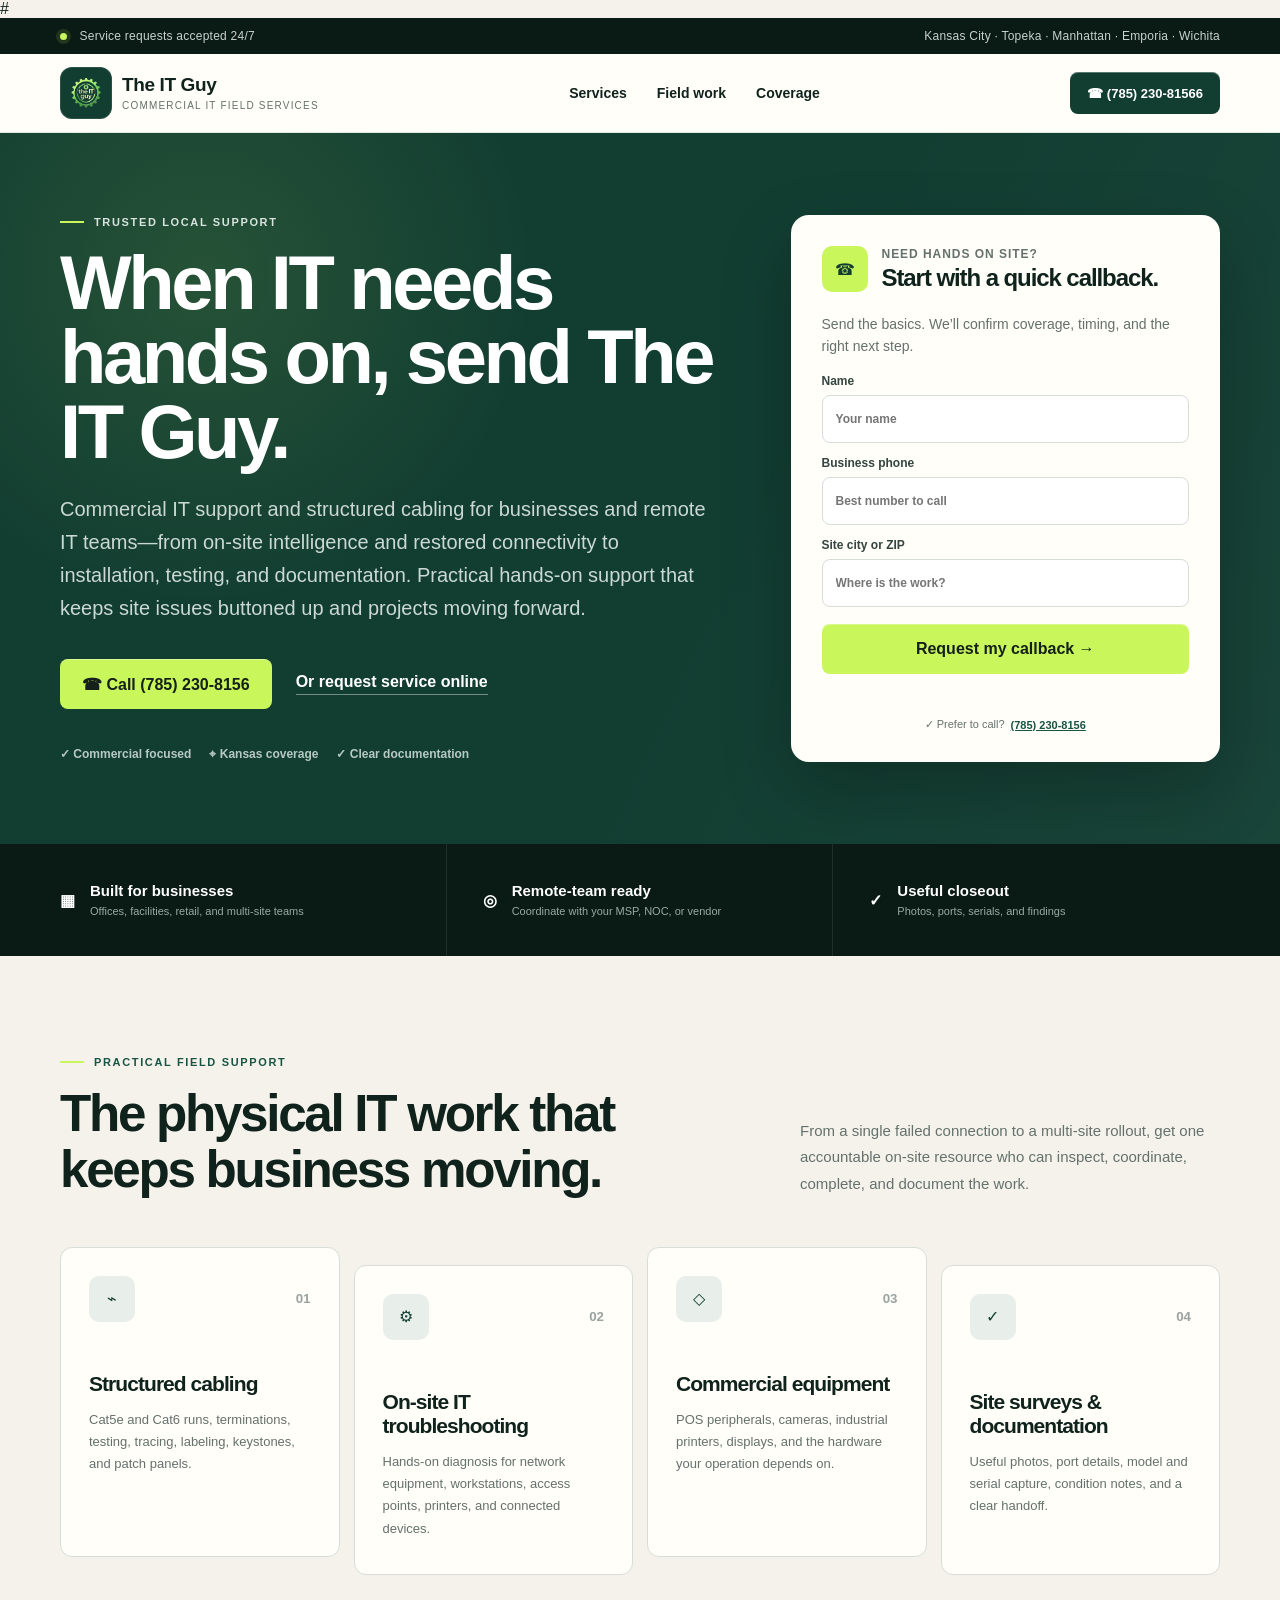
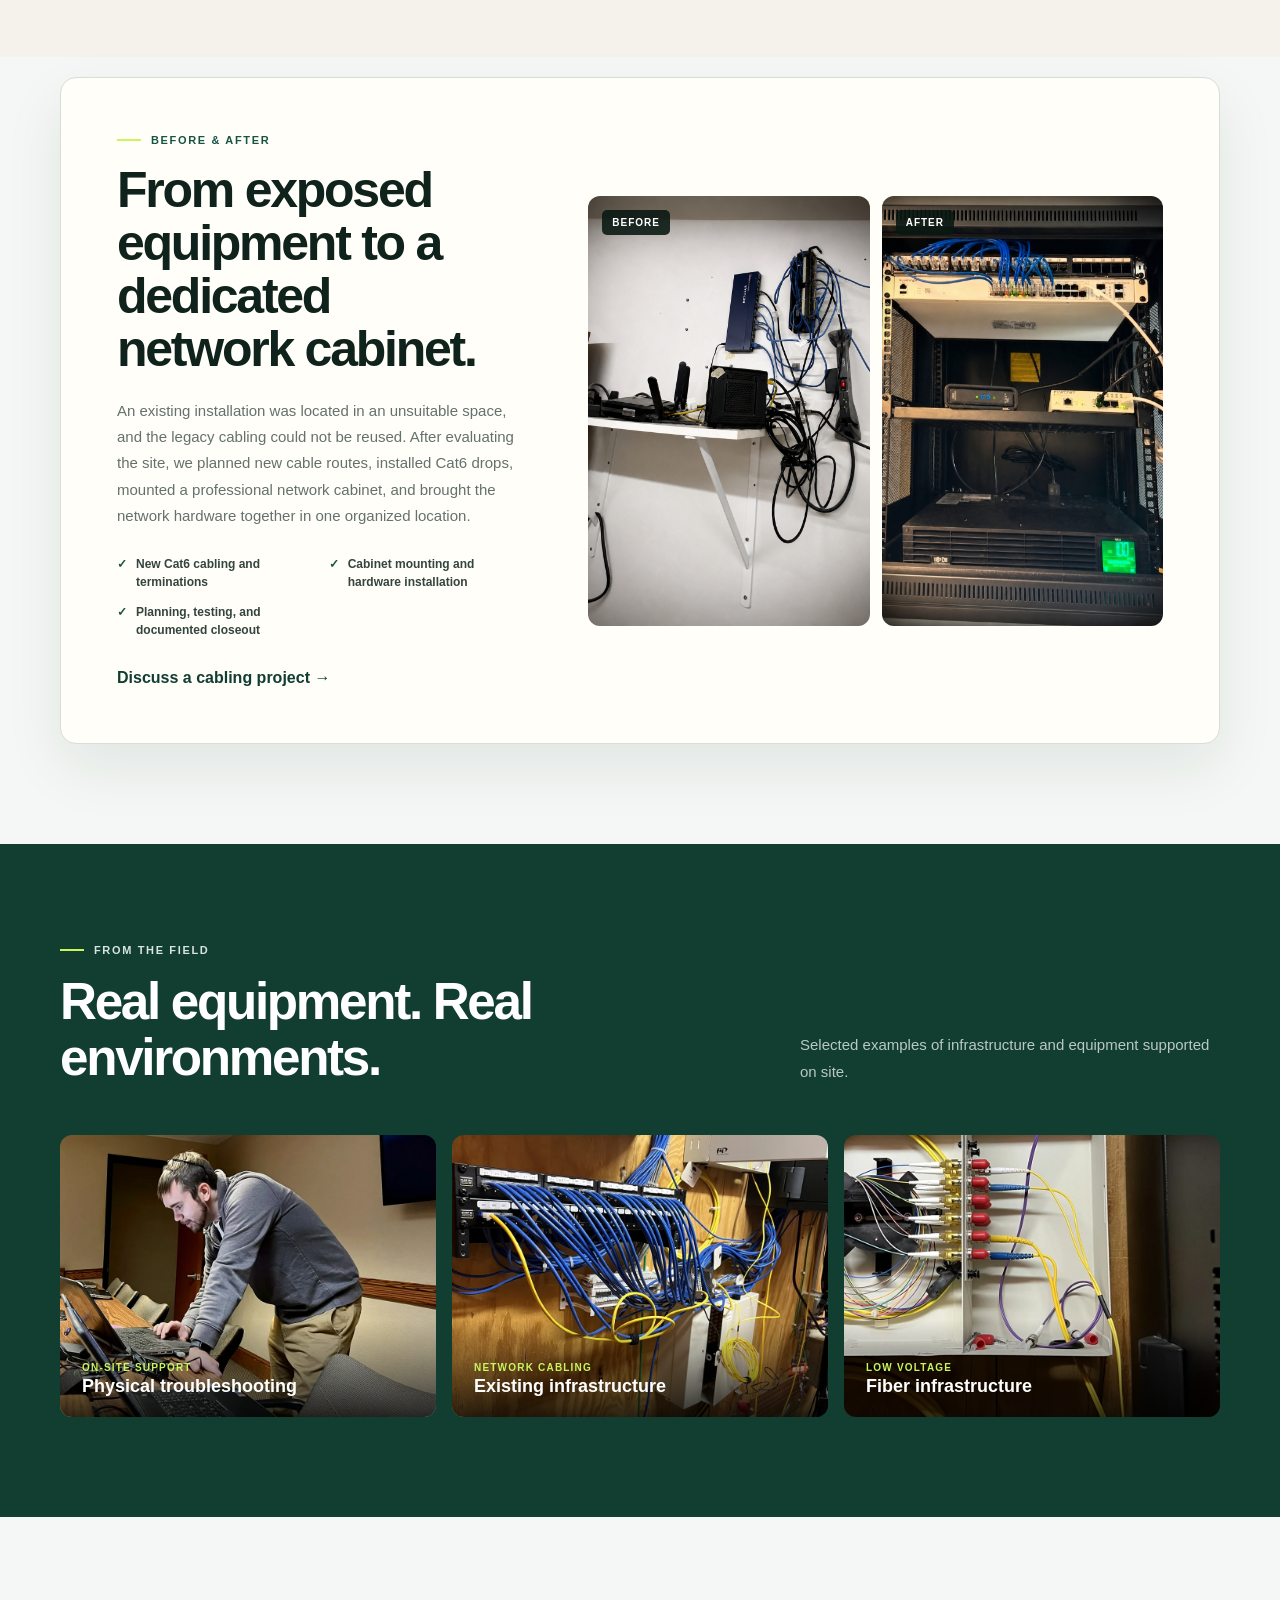
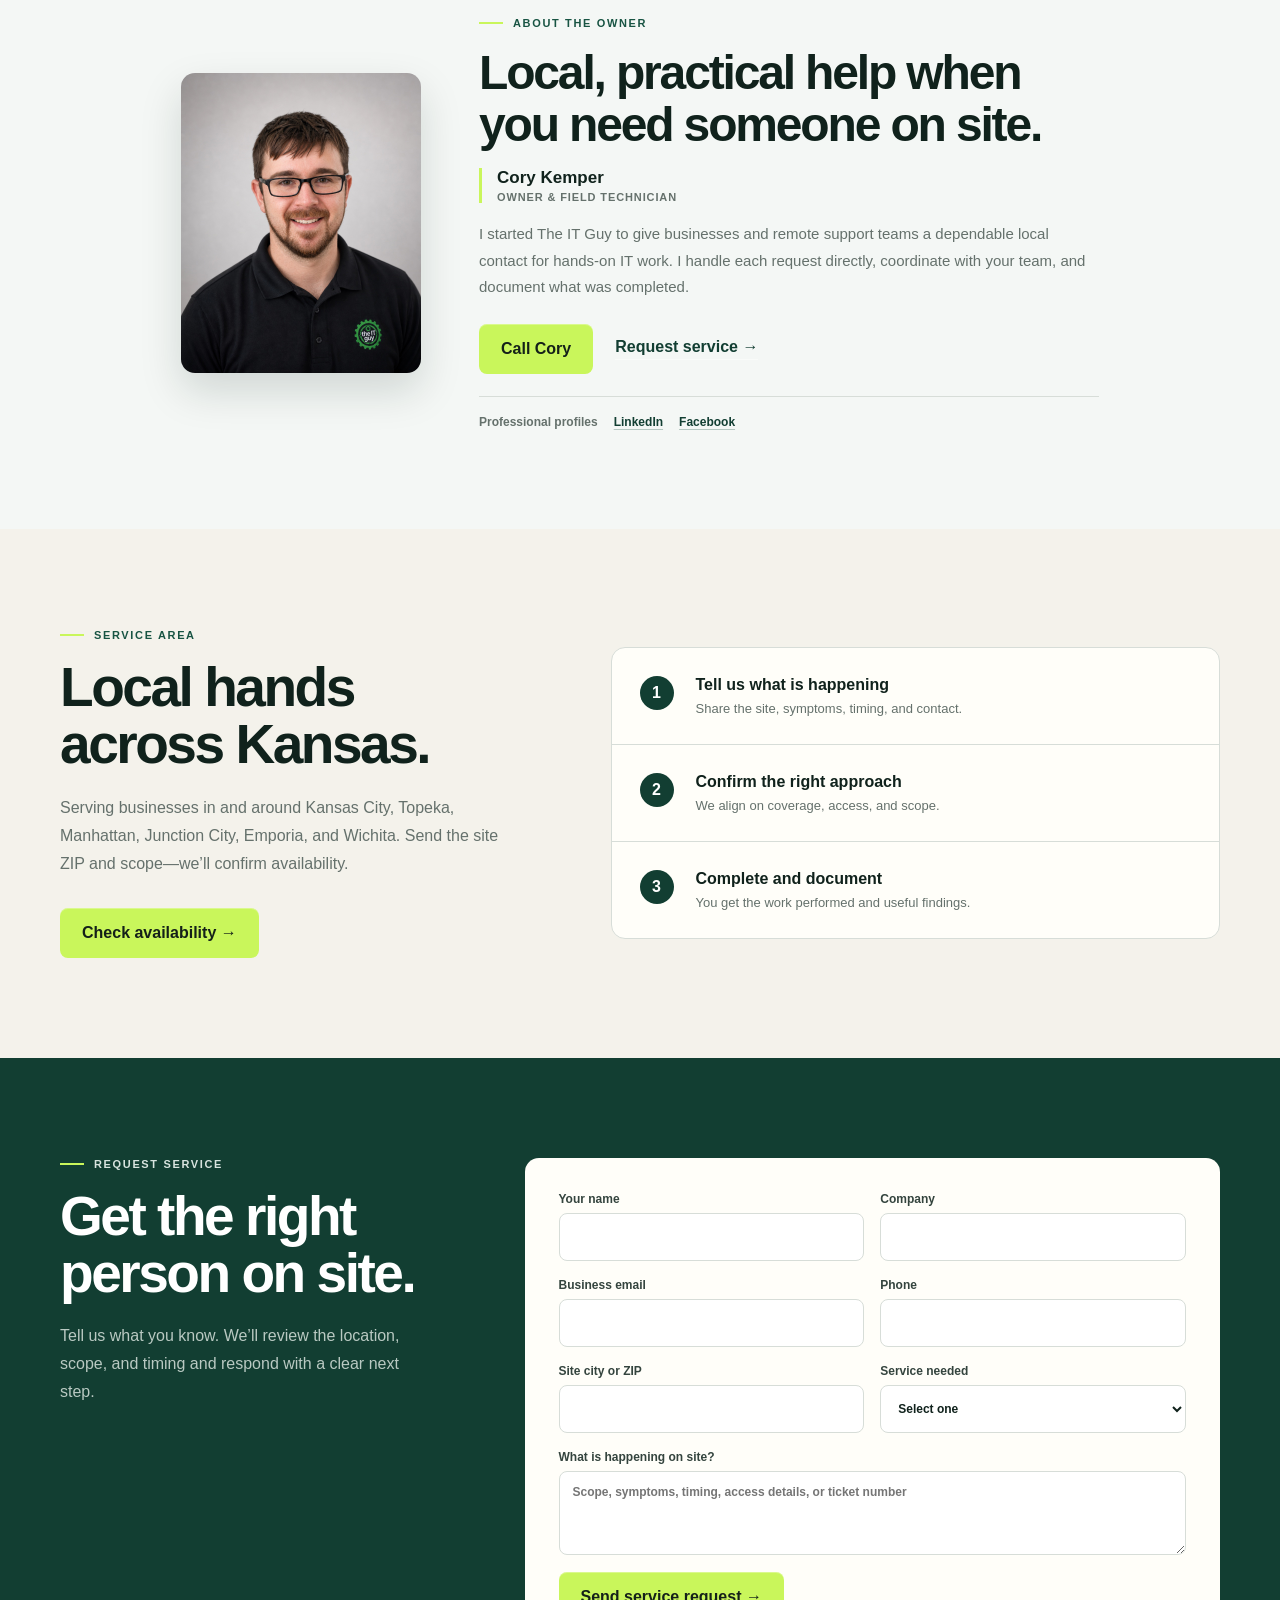
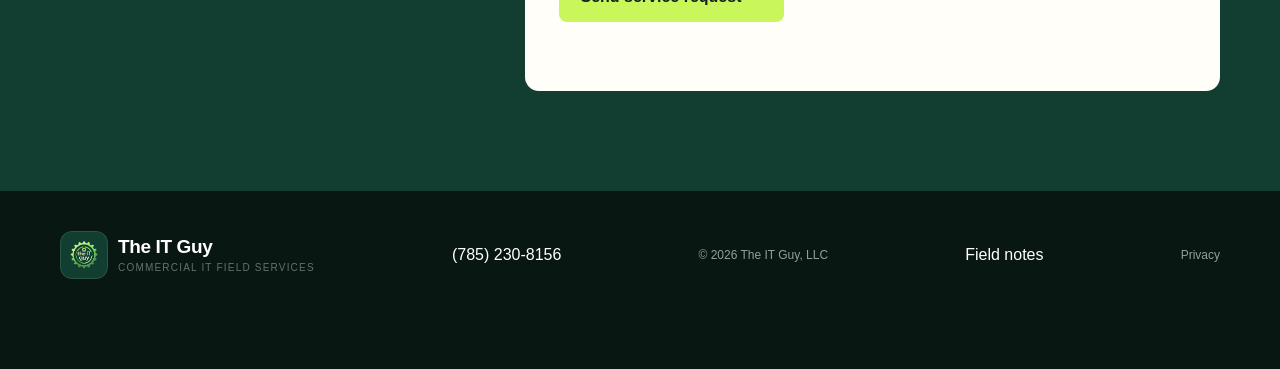
==== commit 19a4e856: "Update index.html" ====
--- a/index.html
+++ b/index.html
@@ -5,20 +5,20 @@
 <link rel="canonical" href="https://sendtheitguy.com/"><link rel="icon" href="translogo.png">
 <meta property="og:type" content="website"><meta property="og:title" content="When IT needs hands on, send The IT Guy."><meta property="og:description" content="Commercial IT support and structured cabling across Kansas."><meta property="og:url" content="https://sendtheitguy.com/"><meta property="og:image" content="https://sendtheitguy.com/og.png"><meta name="twitter:card" content="summary_large_image">
 <link rel="stylesheet" href="styles.css"><link rel="stylesheet" href="photos-a.css"><link rel="stylesheet" href="photos-b.css">
-<script async src="https://www.googletagmanager.com/gtag/js?id=AW-18358813765"></script><script>window.dataLayer=window.dataLayer||[];function gtag(){dataLayer.push(arguments)}window.gtag=gtag;gtag('js',new Date());gtag('config','AW-18358813765');gtag('config','AW-18358813765/Nq10CK-Bj-wcEMWIlbJE',{'phone_conversion_number':'(620) 591-3188'});</script>
-<script type="application/ld+json">{"@context":"https://schema.org","@type":"ProfessionalService","@id":"https://sendtheitguy.com/#business","name":"The IT Guy, LLC","url":"https://sendtheitguy.com","telephone":"+1-620-591-3188","areaServed":["Kansas City","Topeka","Manhattan","Junction City","Emporia","Wichita"],"description":"Commercial on-site IT support, structured cabling, hardware troubleshooting, site surveys, and documentation across Kansas."}</script>
+#<script async src="https://www.googletagmanager.com/gtag/js?id=AW-18358813765"></script><script>window.dataLayer=window.dataLayer||[];function gtag(){dataLayer.push(arguments)}window.gtag=gtag;gtag('js',new Date());gtag('config','AW-18358813765');gtag('config','AW-18358813765/Nq10CK-Bj-wcEMWIlbJE',{'phone_conversion_number':'(620) 591-3188'});</script>
+<script type="application/ld+json">{"@context":"https://schema.org","@type":"ProfessionalService","@id":"https://sendtheitguy.com/#business","name":"The IT Guy, LLC","url":"https://sendtheitguy.com","telephone":"+1-785-230-8156","areaServed":["Kansas City","Topeka","Manhattan","Junction City","Emporia","Wichita"],"description":"Commercial on-site IT support, structured cabling, hardware troubleshooting, site surveys, and documentation across Kansas."}</script>
 </head><body>
 <div class="topline"><div class="wrap topline-inner"><span><span class="pulse"></span> Service requests accepted 24/7</span><span class="topline-areas">Kansas City · Topeka · Manhattan · Emporia · Wichita</span></div></div>
-<header class="site-header"><div class="wrap header-inner"><a class="brand" href="#top" aria-label="The IT Guy home"><img src="translogo.png" alt="" width="52" height="52"><span><strong>The IT Guy</strong><small>Commercial IT field services</small></span></a><nav aria-label="Primary navigation"><a href="#services">Services</a><a href="#field-work">Field work</a><a href="#coverage">Coverage</a></nav><a class="button button-small track-call" href="tel:+16205913188">☎ (620) 591-3188</a></div></header>
+<header class="site-header"><div class="wrap header-inner"><a class="brand" href="#top" aria-label="The IT Guy home"><img src="translogo.png" alt="" width="52" height="52"><span><strong>The IT Guy</strong><small>Commercial IT field services</small></span></a><nav aria-label="Primary navigation"><a href="#services">Services</a><a href="#field-work">Field work</a><a href="#coverage">Coverage</a></nav><a class="button button-small track-call" href="tel:+17852308156">☎ (785) 230-81566</a></div></header>
 <main>
-<section class="hero" id="top"><div class="wrap hero-grid"><div class="hero-copy"><p class="eyebrow"><span></span> Trusted local support</p><h1>When IT needs hands on, send The IT Guy.</h1><p class="hero-lead">Commercial IT support and structured cabling for businesses and remote IT teams—from on-site intelligence and restored connectivity to installation, testing, and documentation. Practical hands-on support that keeps site issues buttoned up and projects moving forward.</p><div class="hero-actions"><a class="button track-call" href="tel:+16205913188">☎ Call (620) 591-3188</a><a class="text-link" href="#request-service">Or request service online</a></div><div class="hero-trust"><span>✓ Commercial focused</span><span>⌖ Kansas coverage</span><span>✓ Clear documentation</span></div></div>
-<aside class="lead-card" aria-label="Request a callback"><div class="lead-card-heading"><span class="icon-box">☎</span><div><p>Need hands on site?</p><h2>Start with a quick callback.</h2></div></div><p class="lead-card-copy">Send the basics. We’ll confirm coverage, timing, and the right next step.</p><form class="service-form" action="https://formspree.io/f/xbdzeonw" method="post"><label>Name<input name="name" autocomplete="name" required placeholder="Your name"></label><label>Business phone<input name="phone" type="tel" autocomplete="tel" required placeholder="Best number to call"></label><label>Site city or ZIP<input name="site_location" autocomplete="postal-code" required placeholder="Where is the work?"></label><input class="bot-field" name="_gotcha" tabindex="-1" autocomplete="off" aria-hidden="true"><input type="hidden" name="subject" value="New callback request from sendtheitguy.com"><button class="button form-button" type="submit">Request my callback →</button><p class="form-status" role="status" aria-live="polite"></p></form><p class="microcopy">✓ Prefer to call? <a class="track-call" href="tel:+16205913188">(620) 591-3188</a></p></aside></div></section>
+<section class="hero" id="top"><div class="wrap hero-grid"><div class="hero-copy"><p class="eyebrow"><span></span> Trusted local support</p><h1>When IT needs hands on, send The IT Guy.</h1><p class="hero-lead">Commercial IT support and structured cabling for businesses and remote IT teams—from on-site intelligence and restored connectivity to installation, testing, and documentation. Practical hands-on support that keeps site issues buttoned up and projects moving forward.</p><div class="hero-actions"><a class="button track-call" href="tel:+17852308156">☎ Call (785) 230-8156</a><a class="text-link" href="#request-service">Or request service online</a></div><div class="hero-trust"><span>✓ Commercial focused</span><span>⌖ Kansas coverage</span><span>✓ Clear documentation</span></div></div>
+<aside class="lead-card" aria-label="Request a callback"><div class="lead-card-heading"><span class="icon-box">☎</span><div><p>Need hands on site?</p><h2>Start with a quick callback.</h2></div></div><p class="lead-card-copy">Send the basics. We’ll confirm coverage, timing, and the right next step.</p><form class="service-form" action="https://formspree.io/f/xbdzeonw" method="post"><label>Name<input name="name" autocomplete="name" required placeholder="Your name"></label><label>Business phone<input name="phone" type="tel" autocomplete="tel" required placeholder="Best number to call"></label><label>Site city or ZIP<input name="site_location" autocomplete="postal-code" required placeholder="Where is the work?"></label><input class="bot-field" name="_gotcha" tabindex="-1" autocomplete="off" aria-hidden="true"><input type="hidden" name="subject" value="New callback request from sendtheitguy.com"><button class="button form-button" type="submit">Request my callback →</button><p class="form-status" role="status" aria-live="polite"></p></form><p class="microcopy">✓ Prefer to call? <a class="track-call" href="tel:+17852308156">(785) 230-8156</a></p></aside></div></section>
 <section class="proof-bar"><div class="wrap proof-grid"><div><b>▦</b><p><strong>Built for businesses</strong><span>Offices, facilities, retail, and multi-site teams</span></p></div><div><b>◎</b><p><strong>Remote-team ready</strong><span>Coordinate with your MSP, NOC, or vendor</span></p></div><div><b>✓</b><p><strong>Useful closeout</strong><span>Photos, ports, serials, and findings</span></p></div></div></section>
 <section class="section" id="services"><div class="wrap"><div class="section-heading"><div><p class="eyebrow dark"><span></span> Practical field support</p><h2>The physical IT work that keeps business moving.</h2></div><p>From a single failed connection to a multi-site rollout, get one accountable on-site resource who can inspect, coordinate, complete, and document the work.</p></div><div class="service-grid">
 <article class="service-card"><div class="service-top"><span class="icon-box pale">⌁</span><small>01</small></div><h3>Structured cabling</h3><p>Cat5e and Cat6 runs, terminations, testing, tracing, labeling, keystones, and patch panels.</p></article><article class="service-card"><div class="service-top"><span class="icon-box pale">⚙</span><small>02</small></div><h3>On-site IT troubleshooting</h3><p>Hands-on diagnosis for network equipment, workstations, access points, printers, and connected devices.</p></article><article class="service-card"><div class="service-top"><span class="icon-box pale">◇</span><small>03</small></div><h3>Commercial equipment</h3><p>POS peripherals, cameras, industrial printers, displays, and the hardware your operation depends on.</p></article><article class="service-card"><div class="service-top"><span class="icon-box pale">✓</span><small>04</small></div><h3>Site surveys &amp; documentation</h3><p>Useful photos, port details, model and serial capture, condition notes, and a clear handoff.</p></article></div></div></section>
 <section class="section case-study-section" aria-labelledby="network-overhaul-title"><div class="wrap case-study-grid"><div class="case-study-copy"><p class="eyebrow dark"><span></span> Before &amp; after</p><h2 id="network-overhaul-title">From exposed equipment to a dedicated network cabinet.</h2><p>An existing installation was located in an unsuitable space, and the legacy cabling could not be reused. After evaluating the site, we planned new cable routes, installed Cat6 drops, mounted a professional network cabinet, and brought the network hardware together in one organized location.</p><ul class="case-study-facts"><li>New Cat6 cabling and terminations</li><li>Cabinet mounting and hardware installation</li><li>Planning, testing, and documented closeout</li></ul><a class="text-link dark-link" href="#request-service">Discuss a cabling project →</a></div><div class="before-after" aria-label="Network infrastructure before and after"><figure><span>Before</span><img src="network-overhaul-before-focused-v2.png" alt="Exposed network equipment in its original unsuitable location" width="1122" height="1402" loading="lazy"></figure><figure><span>After</span><img src="network-overhaul-after-focused.png" alt="Network hardware organized inside a professionally mounted cabinet" width="1122" height="1402" loading="lazy"></figure></div></div></section>
 <section class="section field-section" id="field-work"><div class="wrap"><div class="section-heading light"><div><p class="eyebrow"><span></span> From the field</p><h2>Real equipment. Real environments.</h2></div><p>Selected examples of infrastructure and equipment supported on site.</p></div><div class="photo-grid"><figure class="project-card" data-photo="on-site"><div class="project-card__image" role="img" aria-label="Physical troubleshooting commercial field work"></div><figcaption><span>On-site support</span><strong>Physical troubleshooting</strong></figcaption></figure><figure class="project-card" data-photo="cabling"><div class="project-card__image" role="img" aria-label="Existing commercial network infrastructure"></div><figcaption><span>Network cabling</span><strong>Existing infrastructure</strong></figcaption></figure><figure class="project-card" data-photo="fiber"><div class="project-card__image" role="img" aria-label="Fiber infrastructure field work"></div><figcaption><span>Low voltage</span><strong>Fiber infrastructure</strong></figcaption></figure></div></div></section>
-<section class="section owner-section" id="owner"><div class="wrap owner-grid"><img class="owner-photo" src="cory-kemper-owner.jpg" alt="Cory Kemper, owner of The IT Guy" width="960" height="1200" loading="lazy"><div class="owner-copy"><p class="eyebrow dark"><span></span> About the owner</p><h2>Local, practical help when you need someone on site.</h2><p class="owner-name"><strong>Cory Kemper</strong><span>Owner &amp; Field Technician</span></p><p>I started The IT Guy to give businesses and remote support teams a dependable local contact for hands-on IT work. I handle each request directly, coordinate with your team, and document what was completed.</p><div class="owner-actions"><a class="button track-call" href="tel:+16205913188">Call Cory</a><a class="text-link dark-link" href="#request-service">Request service →</a></div><p class="owner-socials"><span>Professional profiles</span><a href="https://www.linkedin.com/in/cory-kemper-9ba8a3a3/" target="_blank" rel="noopener noreferrer">LinkedIn</a><a href="https://www.facebook.com/CoryTheITGuy" target="_blank" rel="noopener noreferrer">Facebook</a></p></div></div></section>
+<section class="section owner-section" id="owner"><div class="wrap owner-grid"><img class="owner-photo" src="cory-kemper-owner.jpg" alt="Cory Kemper, owner of The IT Guy" width="960" height="1200" loading="lazy"><div class="owner-copy"><p class="eyebrow dark"><span></span> About the owner</p><h2>Local, practical help when you need someone on site.</h2><p class="owner-name"><strong>Cory Kemper</strong><span>Owner &amp; Field Technician</span></p><p>I started The IT Guy to give businesses and remote support teams a dependable local contact for hands-on IT work. I handle each request directly, coordinate with your team, and document what was completed.</p><div class="owner-actions"><a class="button track-call" href="tel:+17852308156">Call Cory</a><a class="text-link dark-link" href="#request-service">Request service →</a></div><p class="owner-socials"><span>Professional profiles</span><a href="https://www.linkedin.com/in/cory-kemper-9ba8a3a3/" target="_blank" rel="noopener noreferrer">LinkedIn</a><a href="https://www.facebook.com/CoryTheITGuy" target="_blank" rel="noopener noreferrer">Facebook</a></p></div></div></section>
 <section class="section coverage-section" id="coverage"><div class="wrap coverage-grid"><div><p class="eyebrow dark"><span></span> Service area</p><h2>Local hands across Kansas.</h2><p>Serving businesses in and around Kansas City, Topeka, Manhattan, Junction City, Emporia, and Wichita. Send the site ZIP and scope—we’ll confirm availability.</p><a class="button" href="#request-service">Check availability →</a></div><div class="steps"><article><span>1</span><div><strong>Tell us what is happening</strong><p>Share the site, symptoms, timing, and contact.</p></div></article><article><span>2</span><div><strong>Confirm the right approach</strong><p>We align on coverage, access, and scope.</p></div></article><article><span>3</span><div><strong>Complete and document</strong><p>You get the work performed and useful findings.</p></div></article></div></div></section>
 <section class="section request-section" id="request-service"><div class="wrap request-grid"><div><p class="eyebrow"><span></span> Request service</p><h2>Get the right person on site.</h2><p>Tell us what you know. We’ll review the location, scope, and timing and respond with a clear next step.</p></div><form class="full-form service-form" action="https://formspree.io/f/xbdzeonw" method="post"><div class="form-row"><label>Your name<input name="name" autocomplete="name" required></label><label>Company<input name="company" autocomplete="organization" required></label></div><div class="form-row"><label>Business email<input name="email" type="email" autocomplete="email" required></label><label>Phone<input name="phone" type="tel" autocomplete="tel" required></label></div><div class="form-row"><label>Site city or ZIP<input name="site_location" autocomplete="postal-code" required></label><label>Service needed<select name="service_type" required><option value="" selected disabled>Select one</option><option>Structured cabling or data line</option><option>On-site IT troubleshooting</option><option>Commercial equipment or peripherals</option><option>Site survey or documentation</option><option>Multi-site or ongoing support</option></select></label></div><label>What is happening on site?<textarea name="message" rows="4" required placeholder="Scope, symptoms, timing, access details, or ticket number"></textarea></label><input class="bot-field" name="_gotcha" tabindex="-1" autocomplete="off" aria-hidden="true"><input type="hidden" name="subject" value="New qualified service request from sendtheitguy.com"><button class="button" type="submit">Send service request →</button><p class="form-status" role="status" aria-live="polite"></p></form></div></section>
-</main><footer><div class="wrap footer-inner"><a class="brand" href="#top"><img src="translogo.png" alt="" width="48" height="48"><span><strong>The IT Guy</strong><small>Commercial IT field services</small></span></a><a class="track-call" href="tel:+16205913188">(620) 591-3188</a><p>© 2026 The IT Guy, LLC</p><a href="field-notes.html">Field notes</a><a href="privacy.html">Privacy</a></div></footer><div class="mobile-cta"><a class="button button-call track-call" href="tel:+16205913188">☎ Call now</a><a class="button button-request" href="#request-service">Request service</a></div><script src="script.js" defer></script></body></html>
+</main><footer><div class="wrap footer-inner"><a class="brand" href="#top"><img src="translogo.png" alt="" width="48" height="48"><span><strong>The IT Guy</strong><small>Commercial IT field services</small></span></a><a class="track-call" href="tel:+17852308156">(785) 230-8156</a><p>© 2026 The IT Guy, LLC</p><a href="field-notes.html">Field notes</a><a href="privacy.html">Privacy</a></div></footer><div class="mobile-cta"><a class="button button-call track-call" href="tel:+16205913188">☎ Call now</a><a class="button button-request" href="#request-service">Request service</a></div><script src="script.js" defer></script></body></html>
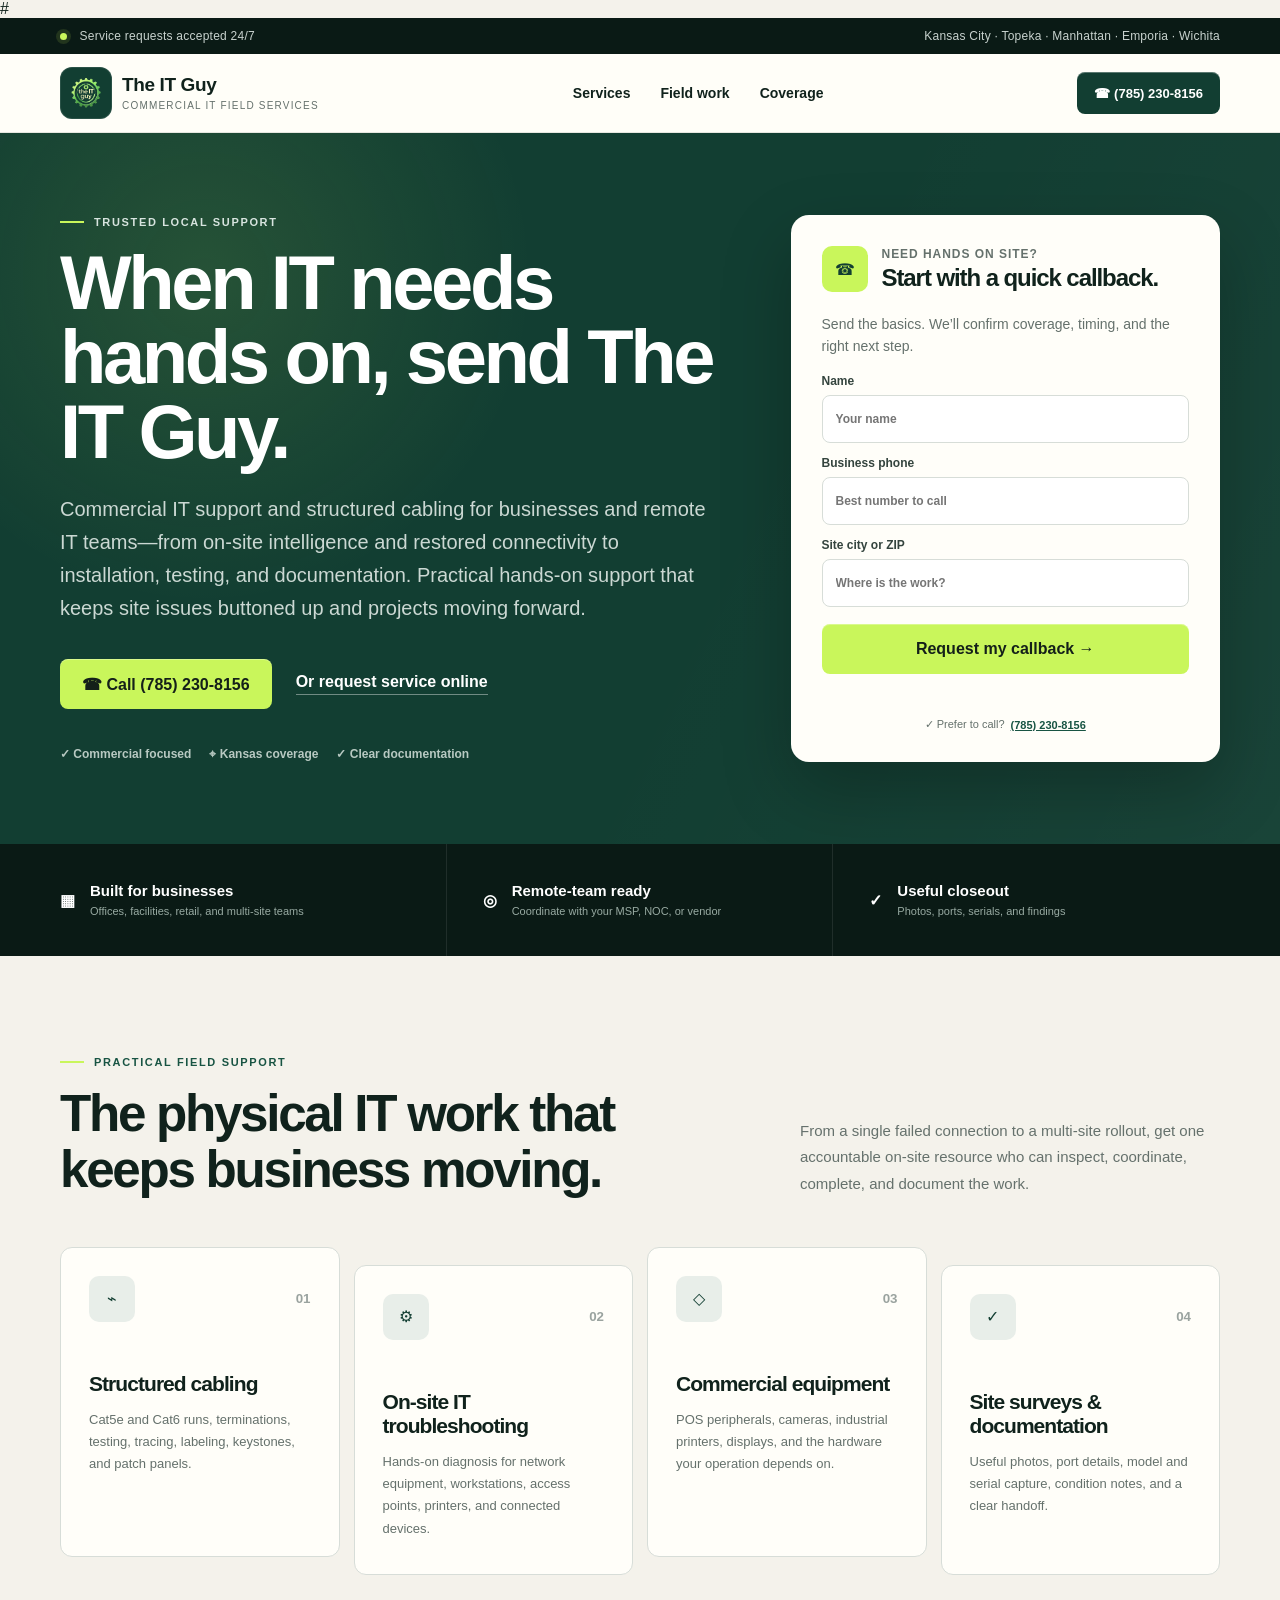
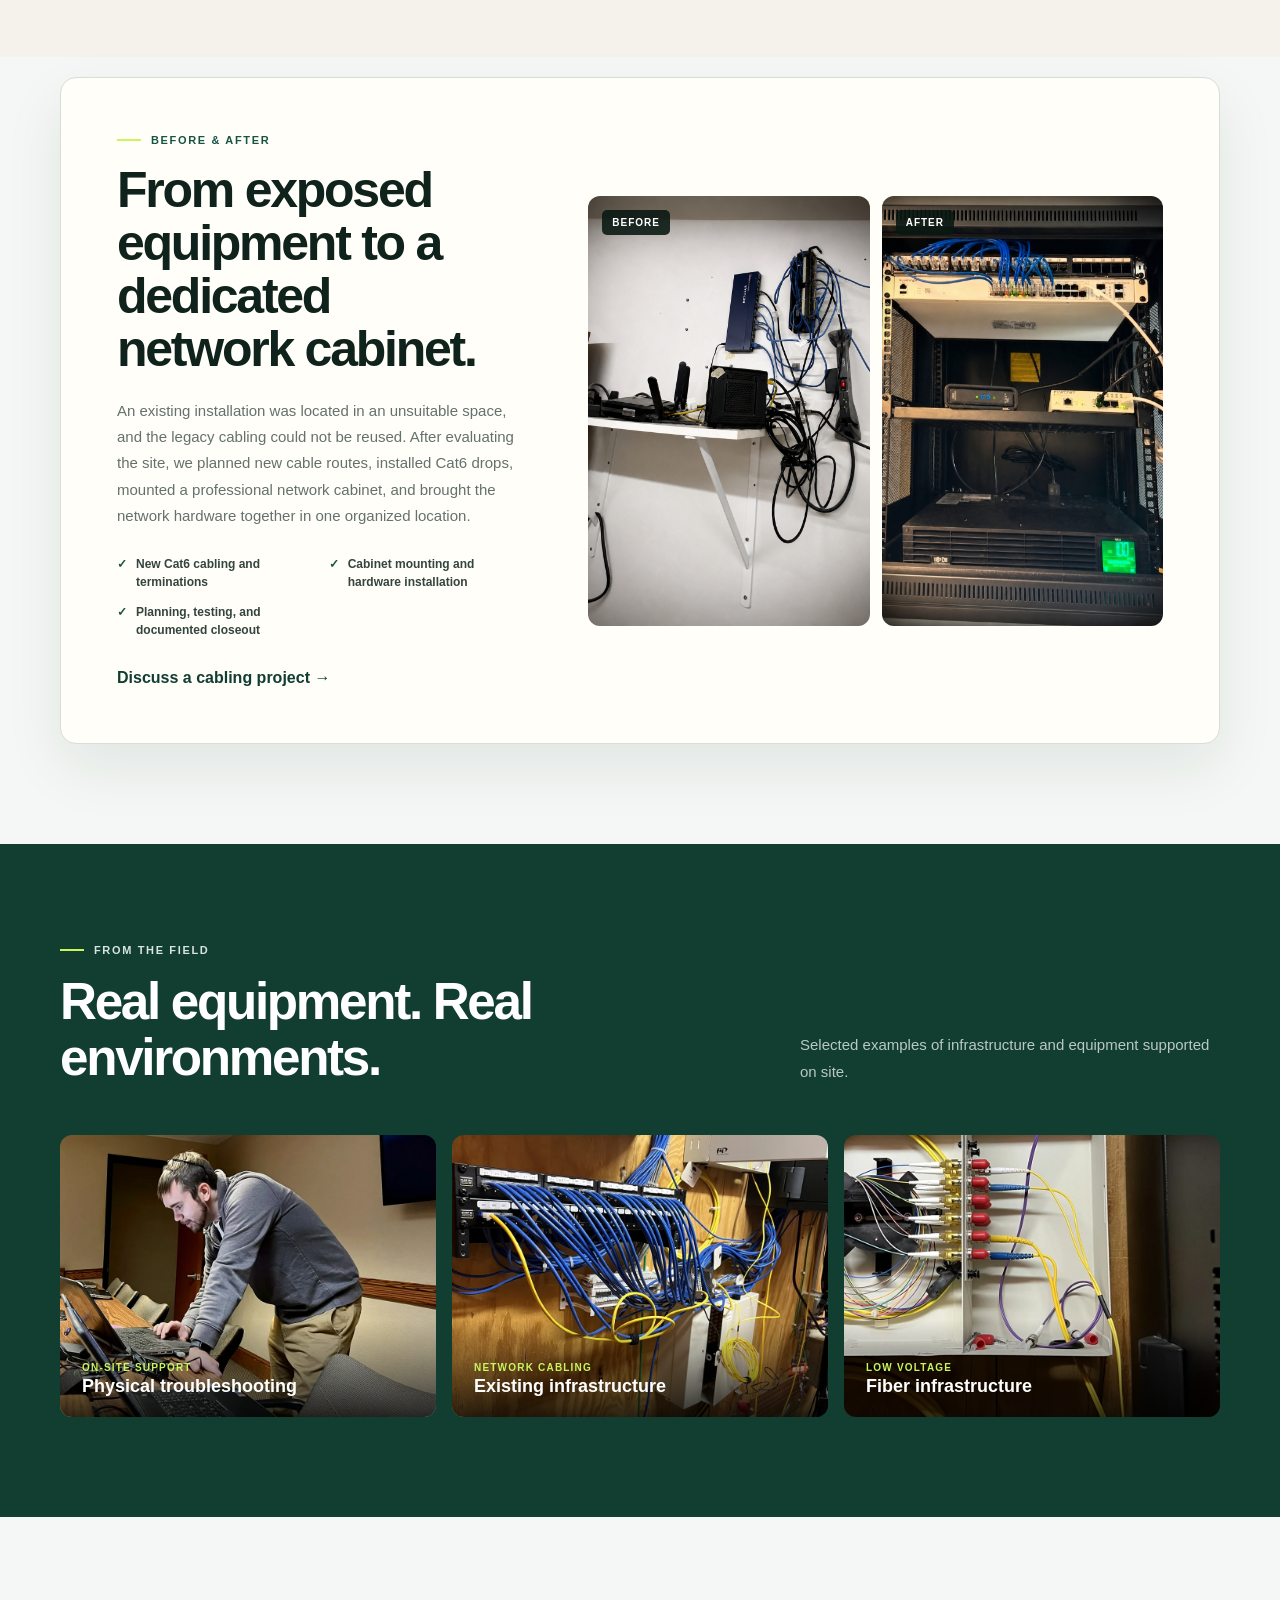
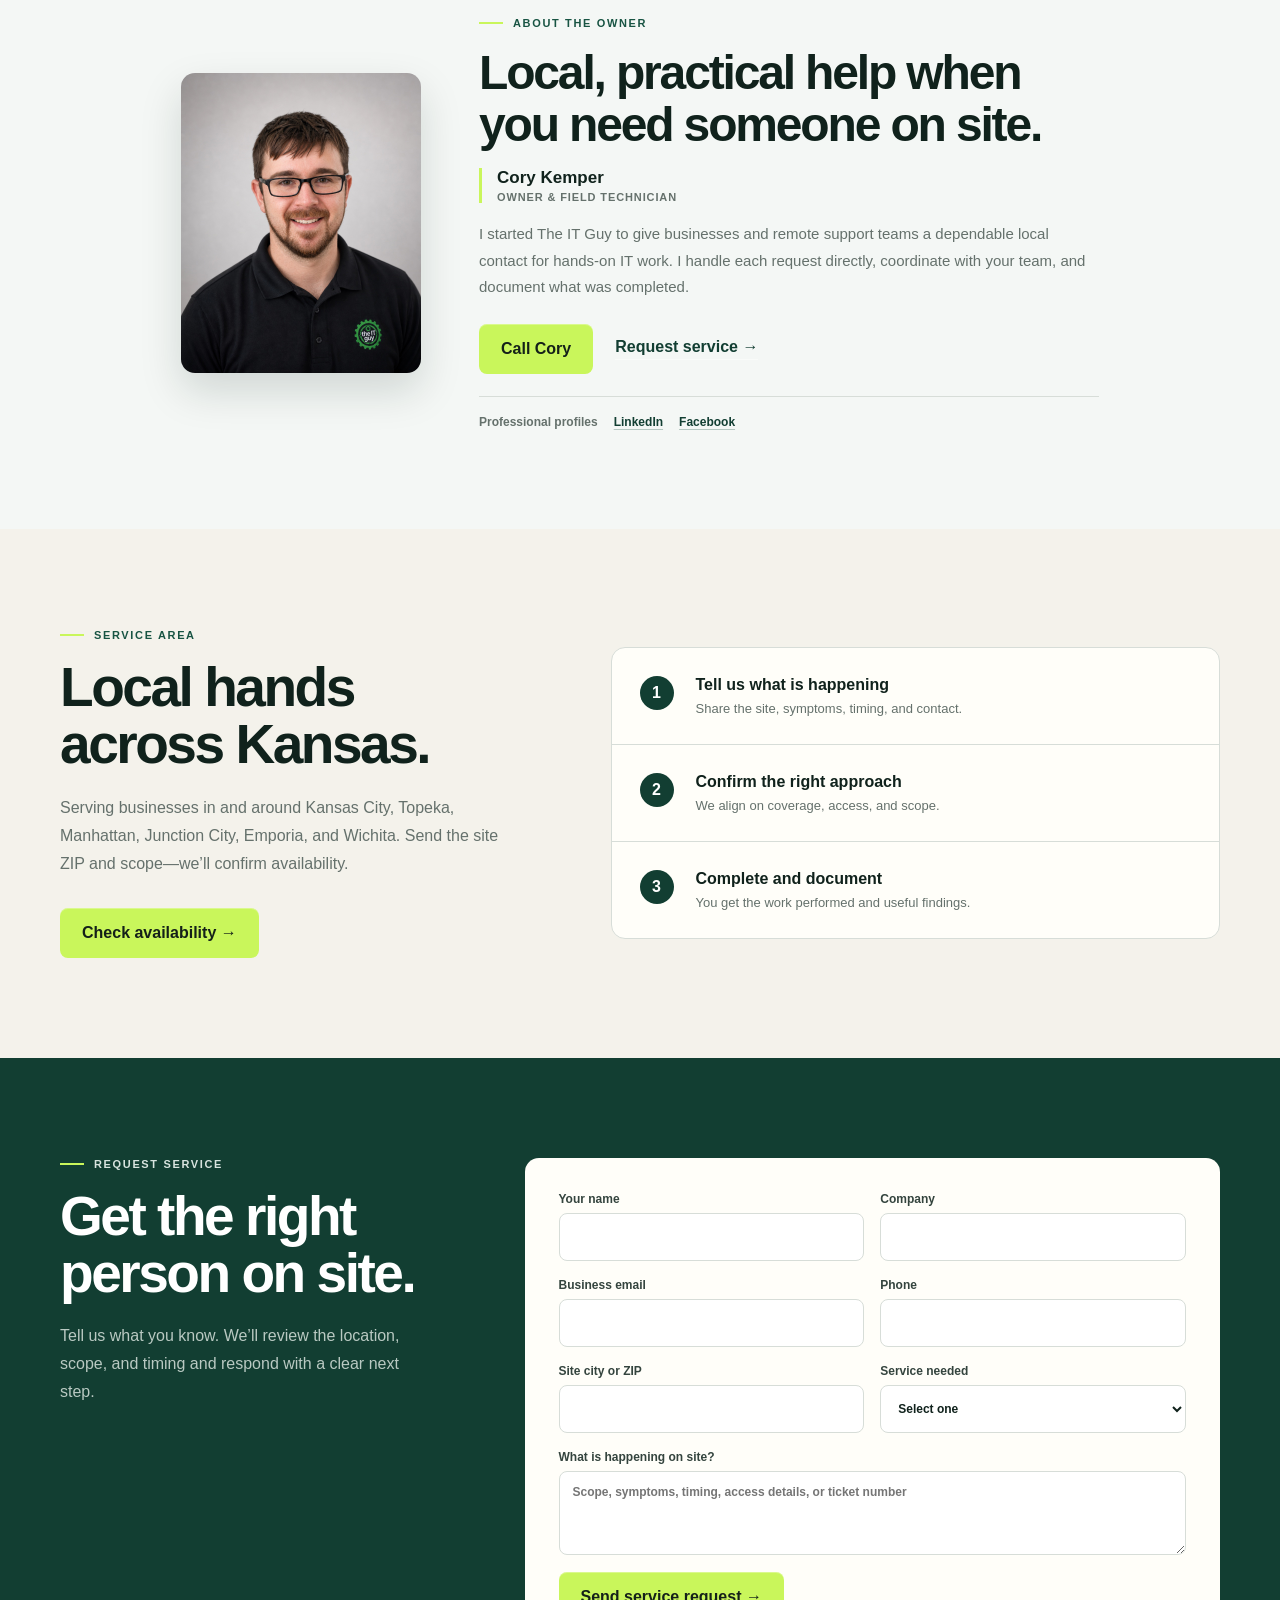
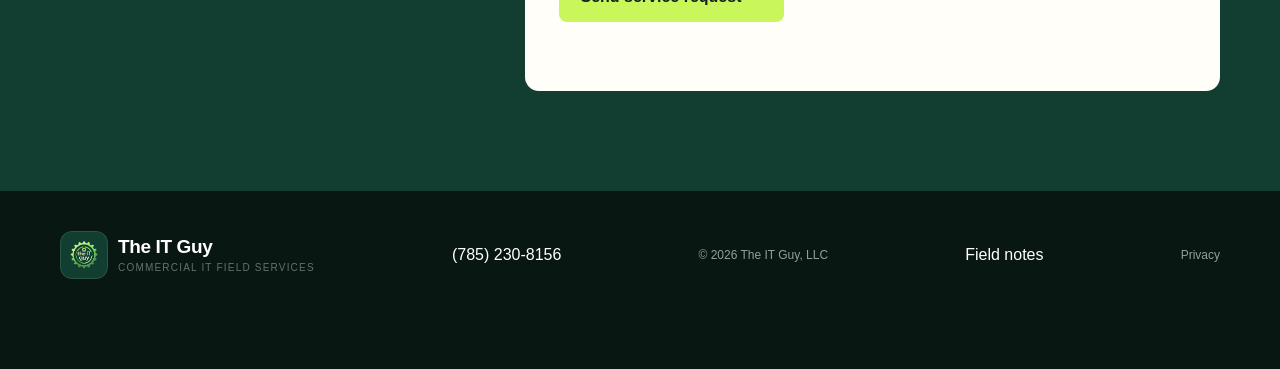
==== commit bda05a38: "Update index.html" ====
--- a/index.html
+++ b/index.html
@@ -9,7 +9,7 @@
 <script type="application/ld+json">{"@context":"https://schema.org","@type":"ProfessionalService","@id":"https://sendtheitguy.com/#business","name":"The IT Guy, LLC","url":"https://sendtheitguy.com","telephone":"+1-785-230-8156","areaServed":["Kansas City","Topeka","Manhattan","Junction City","Emporia","Wichita"],"description":"Commercial on-site IT support, structured cabling, hardware troubleshooting, site surveys, and documentation across Kansas."}</script>
 </head><body>
 <div class="topline"><div class="wrap topline-inner"><span><span class="pulse"></span> Service requests accepted 24/7</span><span class="topline-areas">Kansas City · Topeka · Manhattan · Emporia · Wichita</span></div></div>
-<header class="site-header"><div class="wrap header-inner"><a class="brand" href="#top" aria-label="The IT Guy home"><img src="translogo.png" alt="" width="52" height="52"><span><strong>The IT Guy</strong><small>Commercial IT field services</small></span></a><nav aria-label="Primary navigation"><a href="#services">Services</a><a href="#field-work">Field work</a><a href="#coverage">Coverage</a></nav><a class="button button-small track-call" href="tel:+17852308156">☎ (785) 230-81566</a></div></header>
+<header class="site-header"><div class="wrap header-inner"><a class="brand" href="#top" aria-label="The IT Guy home"><img src="translogo.png" alt="" width="52" height="52"><span><strong>The IT Guy</strong><small>Commercial IT field services</small></span></a><nav aria-label="Primary navigation"><a href="#services">Services</a><a href="#field-work">Field work</a><a href="#coverage">Coverage</a></nav><a class="button button-small track-call" href="tel:+17852308156">☎ (785) 230-8156</a></div></header>
 <main>
 <section class="hero" id="top"><div class="wrap hero-grid"><div class="hero-copy"><p class="eyebrow"><span></span> Trusted local support</p><h1>When IT needs hands on, send The IT Guy.</h1><p class="hero-lead">Commercial IT support and structured cabling for businesses and remote IT teams—from on-site intelligence and restored connectivity to installation, testing, and documentation. Practical hands-on support that keeps site issues buttoned up and projects moving forward.</p><div class="hero-actions"><a class="button track-call" href="tel:+17852308156">☎ Call (785) 230-8156</a><a class="text-link" href="#request-service">Or request service online</a></div><div class="hero-trust"><span>✓ Commercial focused</span><span>⌖ Kansas coverage</span><span>✓ Clear documentation</span></div></div>
 <aside class="lead-card" aria-label="Request a callback"><div class="lead-card-heading"><span class="icon-box">☎</span><div><p>Need hands on site?</p><h2>Start with a quick callback.</h2></div></div><p class="lead-card-copy">Send the basics. We’ll confirm coverage, timing, and the right next step.</p><form class="service-form" action="https://formspree.io/f/xbdzeonw" method="post"><label>Name<input name="name" autocomplete="name" required placeholder="Your name"></label><label>Business phone<input name="phone" type="tel" autocomplete="tel" required placeholder="Best number to call"></label><label>Site city or ZIP<input name="site_location" autocomplete="postal-code" required placeholder="Where is the work?"></label><input class="bot-field" name="_gotcha" tabindex="-1" autocomplete="off" aria-hidden="true"><input type="hidden" name="subject" value="New callback request from sendtheitguy.com"><button class="button form-button" type="submit">Request my callback →</button><p class="form-status" role="status" aria-live="polite"></p></form><p class="microcopy">✓ Prefer to call? <a class="track-call" href="tel:+17852308156">(785) 230-8156</a></p></aside></div></section>
